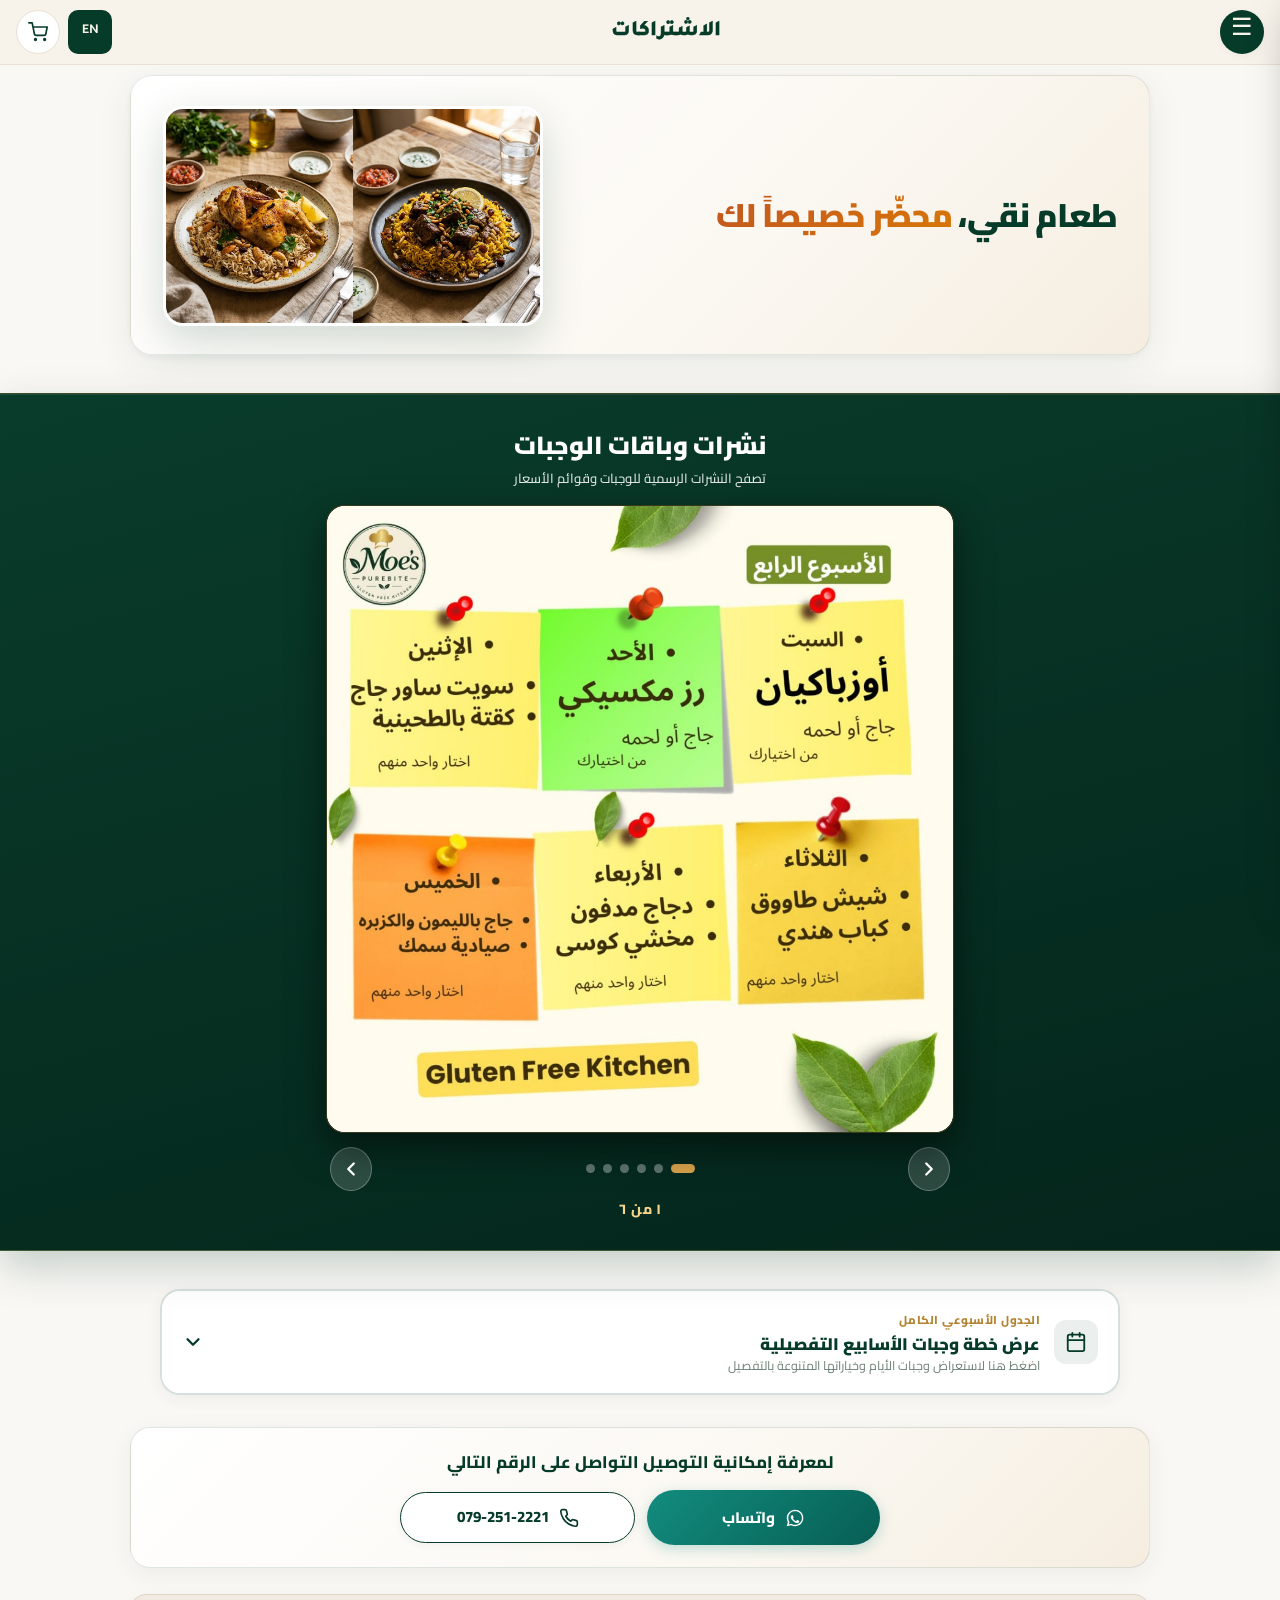
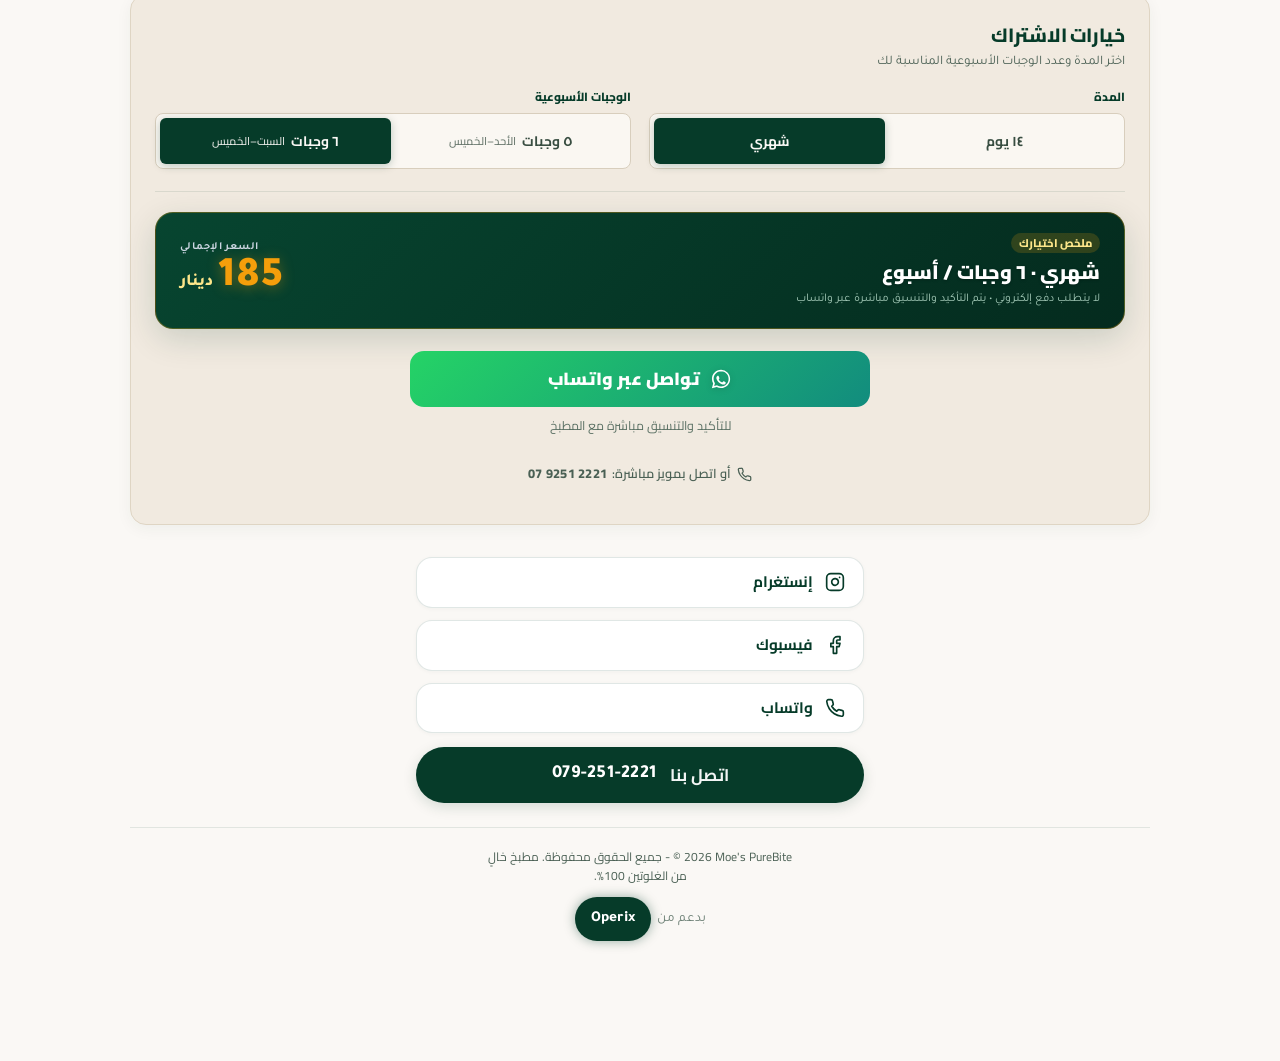
==== subscriptions.html @ d45ca144 "fix(i18n): unify language and direction state across pages and guard subscriptions background execut" ====
<!DOCTYPE html>
<html lang="ar" dir="rtl">
<head>
  <meta charset="UTF-8" />
  <script>
    (function() {
      try {
        var lang = localStorage.getItem('moe_lang') || 'ar';
        if (!localStorage.getItem('moe_lang')) {
          localStorage.setItem('moe_lang', 'ar');
        }
        document.documentElement.lang = lang;
        document.documentElement.dir = (lang === 'ar') ? 'rtl' : 'ltr';
      } catch (e) {}
    })();
  </script>
  <meta name="viewport" content="width=device-width, initial-scale=1.0, maximum-scale=1.0, user-scalable=no, viewport-fit=cover" />
  <meta name="theme-color" content="#063B29" />
  <meta name="description" content="Moe's PureBite — 100% Dedicated Gluten-Free Meal Plans & Subscriptions." />
  
  <title>الاشتراكات | Moe's PureBite</title>
  <link rel="icon" type="image/png" href="assets/images/logo_circle.png" />

  <!-- Google Fonts -->
  <link rel="preconnect" href="https://fonts.googleapis.com" />
  <link rel="preconnect" href="https://fonts.gstatic.com" crossorigin />
  <link href="https://fonts.googleapis.com/css2?family=Plus+Jakarta+Sans:ital,wght@0,400;0,500;0,600;0,700;0,800;1,400;1,700&family=Cairo:wght@400;500;600;700;800;900&family=Tajawal:wght@400;500;700;800&display=swap" rel="stylesheet" />

  <!-- Scoped CSS -->
  <link rel="stylesheet" href="assets/css/main.css" />
  <link rel="stylesheet" href="assets/css/subscriptions.css" />
</head>
<body class="sub-body">
  <!-- Ambient Dynamic Luxury Canvas (Hardware-Accelerated Floating Aurora & Warm Culinary Embers) -->
  <div class="sub-ambient-canvas" aria-hidden="true">
    <div class="ambient-orb ambient-orb-amber"></div>
    <div class="ambient-orb ambient-orb-forest"></div>
    <div class="ambient-orb ambient-orb-warm"></div>
    <div class="ambient-mesh-texture"></div>
    <div class="ambient-particle-drift p1"></div>
    <div class="ambient-particle-drift p2"></div>
    <div class="ambient-particle-drift p3"></div>
    <div class="ambient-particle-drift p4"></div>
  </div>


  <!-- Top Navigation Bar (Matching Main Website Header) -->
  <header class="site-header" role="banner">
    <div class="header-left">
      <button class="btn-hamburger" onclick="SubscriptionApp.toggleSidebar()" aria-label="Open navigation menu">
        ☰
      </button>
    </div>

    <div class="header-center" id="header-center-content">
      <span class="header-page-title" data-i18n="nav_subscriptions">الاشتراكات</span>
    </div>

    <div class="header-right">
      <button id="btn-lang-switcher" class="btn-lang-toggle" aria-label="Switch Language" onclick="SubscriptionApp.toggleLanguage()">EN</button>
      <a href="index.html#cart" class="btn-cart-icon" aria-label="View Cart">
        <svg viewBox="0 0 24 24" width="20" height="20" fill="none" stroke="currentColor" stroke-width="2" stroke-linecap="round" stroke-linejoin="round"><circle cx="9" cy="21" r="1"/><circle cx="20" cy="21" r="1"/><path d="M1 1h4l2.68 13.39a2 2 0 0 0 2 1.61h9.72a2 2 0 0 0 2-1.61L23 6H6"/></svg>
        <span class="cart-count-badge" style="display: none;">0</span>
      </a>
    </div>
  </header>

  <!-- Sliding Sidebar Drawer (Deep Forest Green) -->
  <nav class="sidebar-drawer" id="sidebar-drawer" aria-label="Main sidebar navigation">
    <div class="sidebar-top">
      <div class="sidebar-brand-emblem">
        <img src="assets/images/logo_new.jpg" alt="Moe's PureBite Emblem" />
      </div>
      <div class="sidebar-brand-name">Moe's <span>PureBite</span></div>
      <div class="sidebar-brand-tagline" data-i18n="tagline">PURE FOOD. PURE LIFE.</div>

      <!-- Sidebar Navigation Items -->
      <div class="sidebar-nav">
        <a href="index.html#home" class="sidebar-nav-item" onclick="SubscriptionApp.closeSidebar()">
          <svg viewBox="0 0 24 24" fill="none" stroke="currentColor" stroke-width="2" stroke-linecap="round" stroke-linejoin="round"><path d="m3 9 9-7 9 7v11a2 2 0 0 1-2 2H5a2 2 0 0 1-2-2z"/><polyline points="9 22 9 12 15 12 15 22"/></svg>
          <span data-i18n="nav_home">Home</span>
        </a>
        <a href="index.html#menu" class="sidebar-nav-item" onclick="SubscriptionApp.closeSidebar()">
          <svg viewBox="0 0 24 24" fill="none" stroke="currentColor" stroke-width="2" stroke-linecap="round" stroke-linejoin="round"><path d="M4 19.5A2.5 2.5 0 0 1 6.5 17H20"/><path d="M6.5 2H20v20H6.5A2.5 2.5 0 0 1 4 19.5v-15A2.5 2.5 0 0 1 6.5 2z"/></svg>
          <span data-i18n="nav_menu">Menu</span>
        </a>
        <a href="/subscriptions" class="sidebar-nav-item active" onclick="SubscriptionApp.closeSidebar()">
          <svg viewBox="0 0 24 24" fill="none" stroke="currentColor" stroke-width="2" stroke-linecap="round" stroke-linejoin="round"><rect x="3" y="4" width="18" height="18" rx="2" ry="2"/><line x1="16" y1="2" x2="16" y2="6"/><line x1="8" y1="2" x2="8" y2="6"/><line x1="3" y1="10" x2="21" y2="10"/></svg>
          <span data-i18n="nav_subscriptions">Subscriptions</span>
        </a>
        <a href="index.html#about" class="sidebar-nav-item" onclick="SubscriptionApp.closeSidebar()">
          <svg viewBox="0 0 24 24" fill="none" stroke="currentColor" stroke-width="2" stroke-linecap="round" stroke-linejoin="round"><path d="M17 21v-2a4 4 0 0 0-4-4H5a4 4 0 0 0-4 4v2"/><circle cx="9" cy="7" r="4"/><path d="M23 21v-2a4 4 0 0 0-3-3.87"/><path d="M16 3.13a4 4 0 0 1 0 7.75"/></svg>
          <span data-i18n="nav_about">About Us</span>
        </a>
        <a href="index.html#cart" class="sidebar-nav-item" onclick="SubscriptionApp.closeSidebar()">
          <svg viewBox="0 0 24 24" fill="none" stroke="currentColor" stroke-width="2" stroke-linecap="round" stroke-linejoin="round"><circle cx="9" cy="21" r="1"/><circle cx="20" cy="21" r="1"/><path d="M1 1h4l2.68 13.39a2 2 0 0 0 2 1.61h9.72a2 2 0 0 0 2-1.61L23 6H6"/></svg>
          <span data-i18n="nav_cart">Cart</span>
        </a>
      </div>
    </div>

    <div class="sidebar-bottom">
      <button class="btn-sidebar-wa" onclick="SubscriptionApp.contactWhatsApp(event)">
        <svg viewBox="0 0 24 24" width="20" height="20" fill="currentColor"><path d="M12.04 2c-5.46 0-9.91 4.45-9.91 9.91 0 1.75.46 3.45 1.32 4.95L2.05 22l5.25-1.38c1.45.79 3.08 1.21 4.74 1.21 5.46 0 9.91-4.45 9.91-9.91 0-2.65-1.03-5.14-2.9-7.01A9.816 9.816 0 0 0 12.04 2zm.01 1.67c4.55 0 8.25 3.7 8.25 8.24 0 2.2-.86 4.28-2.42 5.84-1.56 1.56-3.64 2.42-5.84 2.42-1.42 0-2.82-.37-4.06-1.08l-.29-.17-3.12.82.83-3.04-.19-.3a8.163 8.163 0 0 1-1.26-4.48c0-4.54 3.7-8.24 8.25-8.24zm4.52 11.66c-.25-.13-1.48-.73-1.71-.81-.23-.09-.4-.13-.56.13-.17.25-.64.81-.79.97-.14.17-.29.19-.54.06-.25-.13-1.06-.39-2.02-1.25-.75-.67-1.26-1.5-1.4-1.76-.15-.25-.02-.39.11-.51.11-.11.25-.29.38-.44.13-.15.17-.25.25-.42.08-.17.04-.32-.02-.45s-.56-1.35-.77-1.85c-.2-.48-.41-.42-.56-.43h-.48c-.17 0-.44.06-.67.31-.23.25-.88.86-.88 2.1 0 1.24.9 2.44 1.03 2.61.13.17 1.77 2.7 4.29 3.79.6.26 1.07.41 1.44.53.6.19 1.15.16 1.58.1.48-.07 1.48-.61 1.69-1.2.21-.58.21-1.08.15-1.2-.06-.11-.23-.18-.48-.3z"/></svg>
        <span data-i18n="order_wa">Order via WhatsApp</span>
      </button>
    </div>
  </nav>

  <!-- Sidebar Overlay -->
  <div class="modal-overlay" id="sidebar-overlay" onclick="SubscriptionApp.closeSidebar()"></div>

  <!-- Main Container (Upper Section) -->
  <main class="sub-main sub-main-top">

    <!-- CHAPTER 1: Hero / Introduction (Warm Gourmet Showcase) -->
    <header class="sub-hero-editorial" aria-label="Subscription Introduction">
      <div class="sub-hero-content">
        <h1 class="sub-hero-title">
          طعام نقي، <span class="sub-hero-title-highlight" data-i18n="hero_title_highlight">محضّر خصيصاً لك</span>
        </h1>
      </div>

      <div class="sub-hero-visual">
        <div class="sub-hero-photo-frame">
          <img src="assets/images/subscription_hero.jpg" alt="Moe's PureBite Authentic Meal" class="sub-hero-food-img" loading="eager" />
        </div>
      </div>
    </header>



  </main>

  <!-- =========================================================================
       VISUAL BROCHURE & SLIDESHOW SHOWCASE (Full-Width Edge-to-Edge Divider Section)
       ========================================================================= -->
  <section class="sub-brochures-section" aria-label="Official Subscription Posters and Menus">
      <!-- Concise Header (Title & Subtitle Only) -->
      <div class="sub-brochures-header">
        <h2 class="sub-brochures-title" data-i18n="brochures_title">نشرات وباقات الوجبات</h2>
        <p class="sub-brochures-subtitle" data-i18n="brochures_subtitle">تصفح النشرات الرسمية للوجبات وقوائم الأسعار</p>
      </div>

      <!-- Carousel Viewer Wrap (Expanded Size) -->
      <div class="sub-slider-container" id="sub-brochures-slider">
        
        <!-- Main Slide Viewport -->
        <div class="sub-slider-viewport" id="slider-viewport" ontouchstart="SubscriptionApp.handleTouchStart(event)" ontouchend="SubscriptionApp.handleTouchEnd(event)">
          <div class="sub-slider-track" id="slider-track">
            
            <!-- Slide 1 -->
            <div class="sub-slide-item active" data-index="0">
              <div class="sub-slide-card">
                <div class="sub-slide-img-box">
                  <img src="assets/images/slides/slide_1.jpg" alt="باقة الاشتراكات والأسعار" loading="lazy" />
                </div>
              </div>
            </div>

            <!-- Slide 2 -->
            <div class="sub-slide-item" data-index="1">
              <div class="sub-slide-card">
                <div class="sub-slide-img-box">
                  <img src="assets/images/slides/slide_2.jpg" alt="جدول الأسبوع الأول" loading="lazy" />
                </div>
              </div>
            </div>

            <!-- Slide 3 (Week 2 Menu) -->
            <div class="sub-slide-item" data-index="2">
              <div class="sub-slide-card">
                <div class="sub-slide-img-box">
                  <img src="assets/images/slides/slide_6.jpg" alt="جدول الأسبوع الثاني" loading="lazy" />
                </div>
              </div>
            </div>

            <!-- Slide 4 -->
            <div class="sub-slide-item" data-index="3">
              <div class="sub-slide-card">
                <div class="sub-slide-img-box">
                  <img src="assets/images/slides/slide_3.jpg" alt="مطبخ خالٍ من الغلوتين ١٠٠٪" loading="lazy" />
                </div>
              </div>
            </div>

            <!-- Slide 5 -->
            <div class="sub-slide-item" data-index="4">
              <div class="sub-slide-card">
                <div class="sub-slide-img-box">
                  <img src="assets/images/slides/slide_4.jpg" alt="جدول الأسبوع الثالث" loading="lazy" />
                </div>
              </div>
            </div>

            <!-- Slide 6 -->
            <div class="sub-slide-item" data-index="5">
              <div class="sub-slide-card">
                <div class="sub-slide-img-box">
                  <img src="assets/images/slides/slide_5.jpg" alt="جدول الأسبوع الرابع" loading="lazy" />
                </div>
              </div>
            </div>

          </div>
        </div>

        <!-- Slider Navigation Controls -->
        <div class="sub-slider-controls">
          <button type="button" class="slider-btn prev-btn" onclick="SubscriptionApp.prevSlide()" aria-label="Previous Slide">
            <svg viewBox="0 0 24 24" width="22" height="22" fill="none" stroke="currentColor" stroke-width="2.5" stroke-linecap="round" stroke-linejoin="round">
              <polyline points="15 18 9 12 15 6"></polyline>
            </svg>
          </button>
          
          <div class="slider-dots" id="slider-dots" role="tablist">
            <button type="button" class="slider-dot active" onclick="SubscriptionApp.goToSlide(0)" aria-label="Slide 1"></button>
            <button type="button" class="slider-dot" onclick="SubscriptionApp.goToSlide(1)" aria-label="Slide 2"></button>
            <button type="button" class="slider-dot" onclick="SubscriptionApp.goToSlide(2)" aria-label="Slide 3"></button>
            <button type="button" class="slider-dot" onclick="SubscriptionApp.goToSlide(3)" aria-label="Slide 4"></button>
            <button type="button" class="slider-dot" onclick="SubscriptionApp.goToSlide(4)" aria-label="Slide 5"></button>
            <button type="button" class="slider-dot" onclick="SubscriptionApp.goToSlide(5)" aria-label="Slide 6"></button>
          </div>

          <button type="button" class="slider-btn next-btn" onclick="SubscriptionApp.nextSlide()" aria-label="Next Slide">
            <svg viewBox="0 0 24 24" width="22" height="22" fill="none" stroke="currentColor" stroke-width="2.5" stroke-linecap="round" stroke-linejoin="round">
              <polyline points="9 18 15 12 9 6"></polyline>
            </svg>
          </button>
        </div>

        <div class="slider-counter" id="slider-counter" dir="rtl">١ من ٦</div>

      </div>
    </section>

  <!-- Main Container (Lower Section) -->
  <div class="sub-main sub-main-lower">

    <!-- =========================================================================
         CONNECTED SEAMLESS ACCORDION (Clickable header physically fused to the expanding box)
         ========================================================================= -->
    <section class="sub-schedule-accordion-card collapsed" id="sub-schedule-accordion" aria-label="Meal Plan Accordion">
      
      <!-- Interactive Toggle Trigger Header (Clickable & Attached) -->
      <button 
        type="button" 
        id="sub-schedule-toggle-btn" 
        class="sub-schedule-accordion-trigger collapsed" 
        onclick="SubscriptionApp.toggleScheduleSection()"
        aria-expanded="false"
        aria-controls="sub-schedule-collapse-body"
      >
        <div class="schedule-toggle-icon">
          <svg viewBox="0 0 24 24" width="22" height="22" fill="none" stroke="currentColor" stroke-width="2" stroke-linecap="round" stroke-linejoin="round">
            <rect x="3" y="4" width="18" height="18" rx="2" ry="2"/>
            <line x1="16" y1="2" x2="16" y2="6"/>
            <line x1="8" y1="2" x2="8" y2="6"/>
            <line x1="3" y1="10" x2="21" y2="10"/>
          </svg>
        </div>
        <div class="schedule-toggle-info">
          <span class="schedule-toggle-badge" data-i18n="schedule_toggle_eyebrow">الجدول الأسبوعي الكامل</span>
          <span class="schedule-toggle-title" id="schedule-toggle-title-text" data-i18n="schedule_toggle_btn_show">عرض خطة وجبات الأسابيع التفصيلية</span>
          <span class="schedule-toggle-desc" data-i18n="schedule_toggle_hint">اضغط هنا لاستعراض وجبات الأيام وخيارات اللحم والدجاج بالتفصيل</span>
        </div>
        <div class="schedule-toggle-chevron" aria-hidden="true">
          <svg viewBox="0 0 24 24" width="22" height="22" fill="none" stroke="currentColor" stroke-width="2.5" stroke-linecap="round" stroke-linejoin="round">
            <polyline points="6 9 12 15 18 9"/>
          </svg>
        </div>
      </button>

      <!-- Attached Expandable Content (Directly Connected, Zero Gap) -->
      <div id="sub-schedule-collapse-body" class="sub-schedule-accordion-body collapsed" aria-hidden="true">
        <div class="sub-accordion-content-inner">
          
          <!-- Unified Subheader -->
          <div class="sub-box-header">
            <div class="sub-box-title-row">
              <h3 class="sub-box-title" data-i18n="schedule_title">خطة وجبات الشهر</h3>
              <span id="schedule-active-tag" class="sub-box-status-tag" data-i18n="schedule_active_tag">٤ أسابيع · ٢٤ وجبة</span>
            </div>
            <p class="sub-box-hint" data-i18n="schedule_hint">اضغط على أي وجبة لمعرفة التفاصيل والمكونات</p>
          </div>

          <!-- Dynamic Multi-Week Grid: 2x2 layout, every two weeks side-by-side! -->
          <div id="sub-all-weeks-grid" class="sub-all-weeks-grid weeks-4" role="region" aria-label="All Weeks Schedule Grid">
            <!-- Injected dynamically via SubscriptionApp.renderAllWeeks() -->
          </div>

        </div>
      </div>

    </section>

    <!-- =========================================================================
         DELIVERY INQUIRY (Placed directly before Subscription Options & Pricing)
         ========================================================================= -->
    <section class="sub-delivery-contact-section" aria-label="Delivery Inquiry">
      <p class="sub-delivery-inquiry-text" data-i18n="delivery_inquiry_text">
        لمعرفة إمكانية التوصيل التواصل على الرقم التالي
      </p>
      <div class="sub-delivery-buttons-row" aria-label="Delivery Inquiry Actions">
        <!-- WhatsApp Button -->
        <button type="button" class="sub-delivery-btn sub-delivery-btn-wa" onclick="SubscriptionApp.checkDeliveryArea(event)" aria-label="WhatsApp">
          <svg viewBox="0 0 24 24" width="20" height="20" fill="currentColor" aria-hidden="true">
            <path d="M12.04 2c-5.46 0-9.91 4.45-9.91 9.91 0 1.75.46 3.45 1.32 4.95L2.05 22l5.25-1.38c1.45.79 3.08 1.21 4.74 1.21 5.46 0 9.91-4.45 9.91-9.91 0-2.65-1.03-5.14-2.9-7.01A9.816 9.816 0 0 0 12.04 2zm.01 1.67c4.55 0 8.25 3.7 8.25 8.24 0 2.2-.86 4.28-2.42 5.84-1.56 1.56-3.64 2.42-5.84 2.42-1.42 0-2.82-.37-4.06-1.08l-.29-.17-3.12.82.83-3.04-.19-.3a8.163 8.163 0 0 1-1.26-4.48c0-4.54 3.7-8.24 8.25-8.24zm4.52 11.66c-.25-.13-1.48-.73-1.71-.81-.23-.09-.4-.13-.56.13-.17.25-.64.81-.79.97-.14.17-.29.19-.54.06-.25-.13-1.06-.39-2.02-1.25-.75-.67-1.26-1.5-1.4-1.76-.15-.25-.02-.39.11-.51.11-.11.25-.29.38-.44.13-.15.17-.25.25-.42.08-.17.04-.32-.02-.45s-.56-1.35-.77-1.85c-.2-.48-.41-.42-.56-.43h-.48c-.17 0-.44.06-.67.31-.23.25-.88.86-.88 2.1 0 1.24.9 2.44 1.03 2.61.13.17 1.77 2.7 4.29 3.79.6.26 1.07.41 1.44.53.6.19 1.15.16 1.58.1.48-.07 1.48-.61 1.69-1.2.21-.58.21-1.08.15-1.2-.06-.11-.23-.18-.48-.3z"/>
          </svg>
          <span data-i18n="delivery_btn_wa">واتساب</span>
        </button>
        
        <!-- Direct Phone Call Button -->
        <a href="tel:+962792512221" class="sub-delivery-btn sub-delivery-btn-phone" onclick="SubscriptionApp.callMoe(event)" aria-label="Call">
          <svg viewBox="0 0 24 24" width="20" height="20" fill="none" stroke="currentColor" stroke-width="2" stroke-linecap="round" stroke-linejoin="round" aria-hidden="true">
            <path d="M22 16.92v3a2 2 0 0 1-2.18 2 19.79 19.79 0 0 1-8.63-3.07 19.5 19.5 0 0 1-6-6 19.79 19.79 0 0 1-3.07-8.67A2 2 0 0 1 4.11 2h3a2 2 0 0 1 2 1.72 12.84 12.84 0 0 0 .7 2.81 2 2 0 0 1-.45 2.11L8.09 9.91a16 16 0 0 0 6 6l1.27-1.27a2 2 0 0 1 2.11-.45 12.84 12.84 0 0 0 2.81.7A2 2 0 0 1 22 16.92z"/>
          </svg>
          <span data-i18n="delivery_btn_call">079-251-2221</span>
        </a>
      </div>
    </section>

    <!-- CHAPTER 3: Subscription Builder (Warm Sand / Beige Chapter) -->
    <section class="sub-builder-chapter" aria-label="Subscription Builder and Order Summary">
      
      <!-- Builder Header -->
      <div class="sub-builder-header">
        <h2 class="sub-builder-title" data-i18n="options_title">خيارات الاشتراك</h2>
        <p class="sub-builder-desc" data-i18n="options_subtitle">اختر المدة وعدد الوجبات الأسبوعية المناسبة لك</p>
      </div>

      <!-- Segmented Controls Container -->
      <div class="sub-controls-container">
        <!-- Control 1: Duration -->
        <div class="sub-control-row">
          <span class="sub-control-label" data-i18n="control_duration_label">المدة</span>
          <div class="sub-segmented-control" role="radiogroup" aria-label="Duration">
            <button 
              type="button" 
              id="seg-duration-14" 
              class="sub-segmented-btn" 
              role="radio" 
              aria-checked="false"
              onclick="SubscriptionApp.setDuration('14_days')"
            >
              <span class="sub-seg-text" data-i18n="duration_14_title">١٤ يوم</span>
            </button>
            <button 
              type="button" 
              id="seg-duration-monthly" 
              class="sub-segmented-btn active" 
              role="radio" 
              aria-checked="true"
              onclick="SubscriptionApp.setDuration('monthly')"
            >
              <span class="sub-seg-text" data-i18n="duration_monthly_title">شهري</span>
            </button>
          </div>
        </div>

        <!-- Control 2: Meals per Week -->
        <div class="sub-control-row">
          <span class="sub-control-label" data-i18n="control_meals_label">الوجبات الأسبوعية</span>
          <div class="sub-segmented-control" role="radiogroup" aria-label="Weekly Meals Count">
            <button 
              type="button" 
              id="seg-meals-5" 
              class="sub-segmented-btn" 
              role="radio" 
              aria-checked="false"
              onclick="SubscriptionApp.setWeeklyMeals('5_meals')"
            >
              <span class="sub-seg-text" data-i18n="meals_5_title">٥ وجبات</span>
              <span class="sub-seg-subtext" data-i18n="meals_5_sub">الأحد–الخميس</span>
            </button>
            <button 
              type="button" 
              id="seg-meals-6" 
              class="sub-segmented-btn active" 
              role="radio" 
              aria-checked="true"
              onclick="SubscriptionApp.setWeeklyMeals('6_meals')"
            >
              <span class="sub-seg-text" data-i18n="meals_6_title">٦ وجبات</span>
              <span class="sub-seg-subtext" data-i18n="meals_6_sub">السبت–الخميس</span>
            </button>
          </div>
        </div>
      </div>

      <!-- Subtle Hairline Separator -->
      <div class="sub-builder-divider" aria-hidden="true"></div>

      <!-- Live Selection & Price Summary -->
      <div class="sub-summary-container" aria-label="Selection and Price Summary">
        <div class="sub-summary-info">
          <span class="sub-summary-badge" data-i18n="summary_badge">ملخص اختيارك</span>
          <div id="summary-selection-text" class="sub-summary-details">
            شهري · ٦ وجبات / أسبوع
          </div>
          <p class="sub-summary-guarantee" data-i18n="summary_note">
            لا يتطلب دفع إلكتروني • يتم التأكيد والتنسيق مباشرة عبر واتساب
          </p>
        </div>

        <div class="sub-summary-price-container">
          <span class="sub-summary-price-label" data-i18n="summary_price_label">السعر الإجمالي</span>
          <div class="sub-summary-price-val">
            <span id="summary-price-number" class="price-val">185</span>
            <span id="summary-price-currency" class="price-cur">دينار</span>
          </div>
        </div>
      </div>

      <!-- Primary WhatsApp Action CTA -->
      <div class="sub-cta-primary-section" aria-label="Conversion CTA">
        <a href="#" class="sub-btn-whatsapp-primary" onclick="SubscriptionApp.contactWhatsApp(event)">
          <svg viewBox="0 0 24 24" width="22" height="22" fill="currentColor" aria-hidden="true">
            <path d="M12.04 2c-5.46 0-9.91 4.45-9.91 9.91 0 1.75.46 3.45 1.32 4.95L2.05 22l5.25-1.38c1.45.79 3.08 1.21 4.74 1.21 5.46 0 9.91-4.45 9.91-9.91 0-2.65-1.03-5.14-2.9-7.01A9.816 9.816 0 0 0 12.04 2zm.01 1.67c4.55 0 8.25 3.7 8.25 8.24 0 2.2-.86 4.28-2.42 5.84-1.56 1.56-3.64 2.42-5.84 2.42-1.42 0-2.82-.37-4.06-1.08l-.29-.17-3.12.82.83-3.04-.19-.3a8.163 8.163 0 0 1-1.26-4.48c0-4.54 3.7-8.24 8.25-8.24zm4.52 11.66c-.25-.13-1.48-.73-1.71-.81-.23-.09-.4-.13-.56.13-.17.25-.64.81-.79.97-.14.17-.29.19-.54.06-.25-.13-1.06-.39-2.02-1.25-.75-.67-1.26-1.5-1.4-1.76-.15-.25-.02-.39.11-.51.11-.11.25-.29.38-.44.13-.15.17-.25.25-.42.08-.17.04-.32-.02-.45s-.56-1.35-.77-1.85c-.2-.48-.41-.42-.56-.43h-.48c-.17 0-.44.06-.67.31-.23.25-.88.86-.88 2.1 0 1.24.9 2.44 1.03 2.61.13.17 1.77 2.7 4.29 3.79.6.26 1.07.41 1.44.53.6.19 1.15.16 1.58.1.48-.07 1.48-.61 1.69-1.2.21-.58.21-1.08.15-1.2-.06-.11-.23-.18-.48-.3z"/>
          </svg>
          <span data-i18n="cta_whatsapp_btn">تواصل عبر واتساب</span>
        </a>
        <p class="sub-cta-subtext" data-i18n="cta_note">للتأكيد والتنسيق مباشرة مع المطبخ</p>

        <!-- Secondary Call Option -->
        <a href="tel:+962792512221" class="sub-call-link" onclick="SubscriptionApp.callMoe(event)">
          <svg viewBox="0 0 24 24" width="15" height="15" fill="none" stroke="currentColor" stroke-width="2" stroke-linecap="round" stroke-linejoin="round">
            <path d="M22 16.92v3a2 2 0 0 1-2.18 2 19.79 19.79 0 0 1-8.63-3.07 19.5 19.5 0 0 1-6-6 19.79 19.79 0 0 1-3.07-8.67A2 2 0 0 1 4.11 2h3a2 2 0 0 1 2 1.72 12.84 12.84 0 0 0 .7 2.81 2 2 0 0 1-.45 2.11L8.09 9.91a16 16 0 0 0 6 6l1.27-1.27a2 2 0 0 1 2.11-.45 12.84 12.84 0 0 0 2.81.7A2 2 0 0 1 22 16.92z"/>
          </svg>
          <span class="sub-call-text-wrap">
            <span data-i18n="cta_call_label">أو اتصل بمويز مباشرة:</span>
            <span class="sub-call-phone" dir="ltr" id="sub-display-phone">07 9251 2221</span>
          </span>
        </a>
      </div>

    </section>

    <!-- Chapter 4: Site Footer & Contact (Matching Main Website Storefront) -->
    <section class="about-contact-clean" aria-label="Social & Direct Contact">
      <div class="contact-links-row">
        <a href="https://instagram.com/moespurebite" target="_blank" rel="noopener noreferrer" class="clean-social-link">
          <svg viewBox="0 0 24 24" width="20" height="20" fill="none" stroke="currentColor" stroke-width="2" stroke-linecap="round" stroke-linejoin="round"><rect x="2" y="2" width="20" height="20" rx="5" ry="5"/><path d="M16 11.37A4 4 0 1 1 12.63 8 4 4 0 0 1 16 11.37z"/><line x1="17.5" y1="6.5" x2="17.51" y2="6.5"/></svg>
          <span data-i18n="instagram">إنستغرام</span>
        </a>
        <a href="https://facebook.com/moespurebite" target="_blank" rel="noopener noreferrer" class="clean-social-link">
          <svg viewBox="0 0 24 24" width="20" height="20" fill="none" stroke="currentColor" stroke-width="2" stroke-linecap="round" stroke-linejoin="round"><path d="M18 2h-3a5 5 0 0 0-5 5v3H7v4h3v8h4v-8h3l1-4h-4V7a1 1 0 0 1 1-1h3z"/></svg>
          <span data-i18n="facebook">فيسبوك</span>
        </a>
        <a href="#" onclick="SubscriptionApp.contactWhatsApp(event)" class="clean-social-link">
          <svg viewBox="0 0 24 24" width="20" height="20" fill="none" stroke="currentColor" stroke-width="2" stroke-linecap="round" stroke-linejoin="round"><path d="M22 16.92v3a2 2 0 0 1-2.18 2 19.79 19.79 0 0 1-8.63-3.07 19.5 19.5 0 0 1-6-6 19.79 19.79 0 0 1-3.07-8.67A2 2 0 0 1 4.11 2h3a2 2 0 0 1 2 1.72 12.84 12.84 0 0 0 .7 2.81 2 2 0 0 1-.45 2.11L8.09 9.91a16 16 0 0 0 6 6l1.27-1.27a2 2 0 0 1 2.11-.45 12.84 12.84 0 0 0 2.81.7A2 2 0 0 1 22 16.92z"/></svg>
          <span data-i18n="whatsapp">واتساب</span>
        </a>
      </div>
      
      <a href="tel:+962792512221" class="contact-phone-block-clean">
        <span class="contact-phone-label" data-i18n="call_us">اتصل بنا</span>
        <span class="contact-phone-number" dir="ltr">079-251-2221</span>
      </a>
    </section>

    <!-- 8. Minimal Footer (Matching Main Website Storefront) -->
    <footer class="about-minimal-footer" role="contentinfo">
      <p><span dir="ltr">© 2026 Moe's PureBite</span> - <span data-i18n="footer_rights">جميع الحقوق محفوظة. مطبخ خالٍ من الغلوتين 100%.</span></p>
      <div style="margin-top: 12px; font-size: 0.85rem; color: var(--sub-text-muted); display: flex; align-items: center; justify-content: center; gap: 6px;">
        <span data-i18n="powered_by">بدعم من</span>
        <a href="https://www.operixsys.online/" target="_blank" class="btn-operix" rel="noopener noreferrer">Operix</a>
      </div>
    </footer>

  </div>

  <!-- Meal Detail Modal / Bottom Sheet Mount -->
  <div id="sub-meal-modal-container" class="sub-meal-modal-wrapper" aria-hidden="true">
    <div class="sub-modal-backdrop" onclick="SubscriptionApp.closeMealModal()"></div>
    <div class="sub-meal-sheet" role="dialog" aria-modal="true" aria-labelledby="modal-meal-name">
      <div class="sub-sheet-drag-handle" aria-hidden="true"></div>
      <button class="sub-modal-close-btn" onclick="SubscriptionApp.closeMealModal()" aria-label="Close details">✕</button>
      <div class="sub-meal-sheet-content" id="sub-meal-sheet-body"></div>
    </div>
  </div>

  <!-- Scripts -->
  <script src="https://cdn.jsdelivr.net/npm/@supabase/supabase-js@2/dist/umd/supabase.min.js"></script>
  <script src="assets/js/supabaseClient.js"></script>
  <script src="assets/js/store.js"></script>
  <script src="assets/js/subscriptions.js"></script>

  <!-- Flyer Lightbox Modal -->
  <div id="sub-flyer-lightbox" class="sub-flyer-lightbox" aria-hidden="true" onclick="SubscriptionApp.closeFlyerLightbox()">
    <div class="sub-lightbox-backdrop"></div>
    <div class="sub-lightbox-content" onclick="event.stopPropagation()">
      <button class="sub-lightbox-close-btn" onclick="SubscriptionApp.closeFlyerLightbox()" aria-label="Close Preview">✕</button>
      <img id="sub-lightbox-image" src="" alt="عرض النشرة" />
      <div class="sub-lightbox-info">
        <h4 id="sub-lightbox-title"></h4>
        <p id="sub-lightbox-desc"></p>
      </div>
    </div>
  </div>

</body>
</html>
---- assets/css/main.css ----
/* ==========================================================================
   Moe's PureBite — Core Design System & Tokens
   100% Gluten-Free Restaurant Platform
   ========================================================================== */

@import url('https://fonts.googleapis.com/css2?family=Plus+Jakarta+Sans:ital,wght@0,400;0,500;0,600;0,700;0,800;1,400;1,700&display=swap');

:root {
  /* Brand Colors */
  --c-forest: #063B29;
  --c-forest-dark: #032217;
  --c-forest-light: #0D523B;
  --c-forest-muted: #1A4D3B;
  --c-forest-rgb: 6, 59, 41;
  
  --c-cream: #F7F3EA;
  --c-cream-alt: #F0EADF;
  --c-cream-card: #FFFFFF;
  --c-cream-border: #E8E0D2;
  --c-cream-soft: #FAF7F0;
  
  --c-orange: #E99A16;
  --c-orange-hover: #D4880B;
  --c-orange-light: #FFF5E6;
  --c-orange-rgb: 233, 154, 22;
  
  --c-sage: #4E6857;
  --c-sage-light: #E7EFE8;
  --c-sage-badge: #EBF3EC;
  
  --c-text-main: #14241C;
  --c-text-muted: #627267;
  --c-text-light: #8E9C93;
  --c-text-on-dark: #F7F3EA;
  
  --c-danger: #C83220;
  --c-danger-light: #FDEEED;
  --c-success: #1E7E34;
  --c-success-light: #E8F5E9;
  
  /* Typography */
  --font-sans: 'Plus Jakarta Sans', system-ui, -apple-system, sans-serif;
  --font-serif: 'Plus Jakarta Sans', system-ui, -apple-system, sans-serif;
  --font-body: 'Plus Jakarta Sans', system-ui, sans-serif;
  --font-arabic: 'Tajawal', system-ui, -apple-system, sans-serif;
  
  /* Layout & Radii */
  --max-w-mobile: 440px;
  --max-w-desktop: 1180px;
  --radius-xs: 6px;
  --radius-sm: 10px;
  --radius-md: 16px;
  --radius-lg: 24px;
  --radius-xl: 32px;
  --radius-full: 9999px;
  
  /* Elevation Shadows */
  --shadow-subtle: 0 2px 10px rgba(6, 59, 41, 0.04);
  --shadow-card: 0 6px 20px rgba(6, 59, 41, 0.06);
  --shadow-float: 0 12px 32px rgba(6, 59, 41, 0.12);
  --shadow-modal: 0 20px 50px rgba(6, 59, 41, 0.22);
  --shadow-sticky: 0 -8px 24px rgba(6, 59, 41, 0.12);

  /* Transitions */
  --t-fast: 0.18s cubic-bezier(0.16, 1, 0.3, 1);
  --t-medium: 0.28s cubic-bezier(0.16, 1, 0.3, 1);
  --t-slow: 0.45s cubic-bezier(0.16, 1, 0.3, 1);
}

/* ==========================================================================
   CSS Resets & Base Styles
   ========================================================================== */
*, *::before, *::after {
  box-sizing: border-box;
  margin: 0;
  padding: 0;
  -webkit-tap-highlight-color: transparent;
}

html {
  font-size: 16px;
  scroll-behavior: smooth;
  background-color: var(--c-cream);
  color: var(--c-text-main);
  font-family: var(--font-body);
  -webkit-font-smoothing: antialiased;
  -moz-osx-font-smoothing: grayscale;
  overflow-x: hidden;
  max-width: 100%;
}

body {
  min-height: 100vh;
  background-color: var(--c-cream);
  color: var(--c-text-main);
  line-height: 1.5;
  overflow-x: hidden;
  max-width: 100%;
  position: relative;
}

/* Clean background - STRICTLY NO BOTANICAL LEAF WALLPAPER */
body::before {
  display: none !important;
}

a {
  color: inherit;
  text-decoration: none;
}

button {
  font-family: inherit;
  cursor: pointer;
  border: none;
  background: none;
  touch-action: manipulation;
}

input, textarea, select {
  font-family: inherit;
  font-size: 1rem;
}

img, svg {
  display: block;
  max-width: 100%;
}

/* Minimum 44px touch targets */
button, input, select, a {
  min-height: 44px;
}

/* Focus States */
:focus-visible {
  outline: 2px solid var(--c-orange);
  outline-offset: 3px;
}

/* ==========================================================================
   Logo Motion Effect (Slow, Elegant Shimmer)
   ========================================================================== */
.logo-container {
  position: relative;
  display: inline-block;
  overflow: hidden;
}

.logo-shimmer-effect {
  position: relative;
  display: inline-block;
  overflow: hidden;
  border-radius: var(--radius-full);
}

.logo-shimmer-effect::after {
  content: '';
  position: absolute;
  top: -50%;
  left: -60%;
  width: 50%;
  height: 200%;
  background: linear-gradient(
    90deg,
    transparent 0%,
    rgba(233, 154, 22, 0.15) 30%,
    rgba(255, 255, 255, 0.35) 50%,
    rgba(233, 154, 22, 0.15) 70%,
    transparent 100%
  );
  transform: rotate(25deg);
  animation: logoLightSweep 6.5s cubic-bezier(0.4, 0, 0.2, 1) infinite;
  pointer-events: none;
}

@keyframes logoLightSweep {
  0% { left: -60%; }
  30% { left: 160%; }
  100% { left: 160%; }
}

@media (prefers-reduced-motion: reduce) {
  .logo-shimmer-effect::after {
    animation: none;
    display: none;
  }
  * {
    animation-duration: 0.01ms !important;
    animation-iteration-count: 1 !important;
    transition-duration: 0.01ms !important;
    scroll-behavior: auto !important;
  }
}

/* ==========================================================================
   UI Components & Utilities
   ========================================================================== */
.btn {
  display: inline-flex;
  align-items: center;
  justify-content: center;
  gap: 8px;
  padding: 12px 24px;
  font-weight: 700;
  font-size: 0.95rem;
  border-radius: var(--radius-full);
  transition: all var(--t-fast);
  text-align: center;
  border: 1.5px solid transparent;
}

.btn:active {
  transform: scale(0.97);
}

.btn-primary {
  background-color: var(--c-forest);
  color: var(--c-cream);
}

.btn-primary:hover {
  background-color: var(--c-forest-light);
  box-shadow: 0 6px 18px rgba(6, 59, 41, 0.22);
}

.btn-accent {
  background-color: var(--c-orange);
  color: #FFFFFF;
}

.btn-accent:hover {
  background-color: var(--c-orange-hover);
  box-shadow: 0 6px 18px rgba(233, 154, 22, 0.28);
}

.btn-whatsapp {
  background-color: var(--c-forest);
  color: var(--c-cream);
  border: 1px solid rgba(233, 154, 22, 0.25);
}

.btn-whatsapp:hover {
  background-color: var(--c-forest-light);
  border-color: var(--c-orange);
}

.btn-outline {
  background-color: transparent;
  border: 1.5px solid var(--c-forest);
  color: var(--c-forest);
}

.btn-outline:hover {
  background-color: rgba(6, 59, 41, 0.05);
}

.btn-pill-sm {
  padding: 8px 16px;
  font-size: 0.85rem;
  min-height: 38px;
}

/* Badges */
.badge {
  display: inline-flex;
  align-items: center;
  gap: 4px;
  padding: 4px 10px;
  border-radius: var(--radius-full);
  font-size: 0.72rem;
  font-weight: 700;
  letter-spacing: 0.2px;
}

.badge-gf {
  background-color: var(--c-sage-badge);
  color: var(--c-forest);
  border: 1px solid rgba(6, 59, 41, 0.12);
}

.badge-bestseller {
  background-color: var(--c-orange);
  color: #FFFFFF;
  font-weight: 800;
  text-transform: uppercase;
  font-size: 0.68rem;
  letter-spacing: 0.5px;
}

.badge-preorder {
  background-color: #FFF3E0;
  color: #D84315;
  border: 1px solid #FFCC80;
  font-weight: 700;
}

/* Toast Notifications */
#toast-container {
  position: fixed;
  top: 24px;
  left: 50%;
  transform: translateX(-50%);
  z-index: 999999;
  display: flex;
  flex-direction: column;
  gap: 8px;
  pointer-events: none;
  width: 90%;
  max-width: 400px;
}

.toast {
  background: var(--c-forest);
  color: var(--c-cream);
  padding: 14px 20px;
  border-radius: var(--radius-md);
  box-shadow: var(--shadow-modal);
  display: flex;
  align-items: center;
  gap: 12px;
  font-size: 0.9rem;
  font-weight: 600;
  border-left: 4px solid var(--c-orange);
  pointer-events: auto;
  animation: toastSlideDown 0.3s cubic-bezier(0.16, 1, 0.3, 1) forwards;
}

.toast.toast-leave {
  animation: toastSlideUp 0.25s cubic-bezier(0.16, 1, 0.3, 1) forwards;
}

@keyframes toastSlideDown {
  from { opacity: 0; transform: translateY(-20px) scale(0.95); }
  to { opacity: 1; transform: translateY(0) scale(1); }
}

@keyframes toastSlideUp {
  from { opacity: 1; transform: translateY(0) scale(1); }
  to { opacity: 0; transform: translateY(-20px) scale(0.95); }
}

/* Modal Backdrops */
.modal-overlay {
  position: fixed;
  inset: 0;
  background-color: rgba(3, 34, 23, 0.65);
  backdrop-filter: blur(4px);
  -webkit-backdrop-filter: blur(4px);
  z-index: 9000;
  opacity: 0;
  pointer-events: none;
  transition: opacity var(--t-medium);
}

.modal-overlay.active {
  opacity: 1;
  pointer-events: auto;
}

/* Hide / Show Utility Classes */
.hidden { display: none !important; }
.text-center { text-align: center; }

/* ==========================================================================
   RTL Global Overrides
   ========================================================================== */
[dir="rtl"] {
  font-family: var(--font-arabic);
}
[dir="rtl"] h1, [dir="rtl"] h2, [dir="rtl"] h3, [dir="rtl"] h4, [dir="rtl"] h5, [dir="rtl"] h6,
[dir="rtl"] .header-page-title {
  font-family: var(--font-arabic);
}

/* RTL Marquee Fix */
[dir="rtl"] .trust-strip-track {
  animation: marquee-scroll-rtl 35s linear infinite;
}

@keyframes marquee-scroll-rtl {
  0% { transform: translateX(0); }
  100% { transform: translateX(calc(50% + 8px)); }
}

.sr-only {
  position: absolute;
  width: 1px;
  height: 1px;
  padding: 0;
  margin: -1px;
  overflow: hidden;
  clip: rect(0, 0, 0, 0);
  border: 0;
}

/* ==========================================================================
   Footer Contact Block Styles
   ========================================================================== */
.contact-phone-block-clean {
  display: flex;
  align-items: center;
  justify-content: center;
  gap: 12px;
  background-color: var(--c-forest);
  padding: 14px 28px;
  border-radius: 50px;
  box-shadow: 0 4px 14px rgba(6, 59, 41, 0.15);
  margin-top: 10px;
  text-decoration: none;
  color: #fff;
  transition: transform 0.2s, box-shadow 0.2s, background-color 0.2s;
  cursor: pointer;
}

.contact-phone-block-clean:hover {
  transform: translateY(-2px);
  box-shadow: 0 6px 18px rgba(6, 59, 41, 0.25);
  background-color: #0a4f38;
}

.contact-phone-label {
  color: rgba(255, 255, 255, 0.9);
  font-size: 1rem;
  font-weight: 600;
}

.contact-phone-number {
  color: #fff;
  font-size: 1.15rem;
  font-weight: 700;
  letter-spacing: 0.5px;
  direction: ltr;
}
---- assets/css/subscriptions.css ----
/* ==========================================================================
   AMBIENT LUXURY MOTION & LIVING BACKGROUND CANVAS
   Pure CSS GPU-Accelerated Dynamic Aurora Orbs & Warm Culinary Embers.
   Zero repaint overhead, silky smooth 60fps compositor-only animation.
   ========================================================================== */
.sub-ambient-canvas {
  position: fixed;
  inset: 0;
  pointer-events: none;
  z-index: -1;
  overflow: hidden;
  background: radial-gradient(circle at 50% 0%, #FFFFFF 0%, #FAF8F5 45%, #F5F1E8 100%);
}

.ambient-orb {
  position: absolute;
  border-radius: 50%;
  pointer-events: none;
  will-change: transform, opacity;
}

/* Amber / Golden Honey Aurora */
.ambient-orb-amber {
  width: 680px;
  height: 680px;
  background: radial-gradient(circle, rgba(245, 158, 11, 0.13) 0%, rgba(217, 119, 6, 0.05) 55%, transparent 75%);
  filter: blur(80px);
  -webkit-filter: blur(80px);
  top: -120px;
  inset-inline-end: -80px;
  animation: ambientDriftAmber 24s cubic-bezier(0.42, 0, 0.58, 1) infinite alternate;
}

/* Deep Moe's Forest Green & Sage Aurora */
.ambient-orb-forest {
  width: 720px;
  height: 720px;
  background: radial-gradient(circle, rgba(6, 59, 41, 0.11) 0%, rgba(16, 185, 129, 0.04) 50%, transparent 75%);
  filter: blur(90px);
  -webkit-filter: blur(90px);
  top: 32%;
  inset-inline-start: -160px;
  animation: ambientDriftForest 28s cubic-bezier(0.42, 0, 0.58, 1) infinite alternate;
}

/* Warm Terracotta & Sunburst Organic Glow */
.ambient-orb-warm {
  width: 600px;
  height: 600px;
  background: radial-gradient(circle, rgba(192, 86, 33, 0.09) 0%, rgba(245, 158, 11, 0.03) 55%, transparent 75%);
  filter: blur(85px);
  -webkit-filter: blur(85px);
  bottom: -100px;
  inset-inline-end: 12%;
  animation: ambientDriftWarm 21s cubic-bezier(0.42, 0, 0.58, 1) infinite alternate;
}

/* Fine Artisan Culinary Grid Texture */
.ambient-mesh-texture {
  position: absolute;
  inset: 0;
  background-image: radial-gradient(rgba(6, 59, 41, 0.045) 1px, transparent 1px);
  background-size: 26px 26px;
  opacity: 0.65;
  mask-image: linear-gradient(to bottom, black 20%, transparent 95%);
  -webkit-mask-image: linear-gradient(to bottom, black 20%, transparent 95%);
}

/* Soft Kitchen Warmth Bokeh Particles */
.ambient-particle-drift {
  position: absolute;
  border-radius: 50%;
  pointer-events: none;
  background-color: #F59E0B;
  box-shadow: 0 0 12px rgba(245, 158, 11, 0.65);
  opacity: 0;
  will-change: transform, opacity;
}

.ambient-particle-drift.p1 {
  width: 5px;
  height: 5px;
  left: 20%;
  bottom: 5%;
  animation: particleFloat 14s infinite ease-in;
  animation-delay: 1s;
}

.ambient-particle-drift.p2 {
  width: 4px;
  height: 4px;
  left: 45%;
  bottom: 8%;
  animation: particleFloat 18s infinite ease-in;
  animation-delay: 4.5s;
}

.ambient-particle-drift.p3 {
  width: 6px;
  height: 6px;
  left: 75%;
  bottom: 4%;
  animation: particleFloat 16s infinite ease-in;
  animation-delay: 2.2s;
}

.ambient-particle-drift.p4 {
  width: 4px;
  height: 4px;
  left: 88%;
  bottom: 12%;
  animation: particleFloat 20s infinite ease-in;
  animation-delay: 7s;
}

@keyframes ambientDriftAmber {
  0% { transform: translate3d(0, 0, 0) scale(1); }
  50% { transform: translate3d(-60px, 80px, 0) scale(1.08); }
  100% { transform: translate3d(-30px, 140px, 0) scale(0.95); }
}

@keyframes ambientDriftForest {
  0% { transform: translate3d(0, 0, 0) scale(1); }
  50% { transform: translate3d(80px, -50px, 0) scale(1.1); }
  100% { transform: translate3d(40px, 60px, 0) scale(0.96); }
}

@keyframes ambientDriftWarm {
  0% { transform: translate3d(0, 0, 0) scale(1); }
  50% { transform: translate3d(-50px, -70px, 0) scale(1.06); }
  100% { transform: translate3d(40px, -30px, 0) scale(0.98); }
}

@keyframes particleFloat {
  0% {
    transform: translate3d(0, 0, 0);
    opacity: 0;
  }
  20% {
    opacity: 0.45;
  }
  80% {
    opacity: 0.35;
  }
  100% {
    transform: translate3d(20px, -700px, 0);
    opacity: 0;
  }
}

/* Radar Wave Pulse for Proximity Badge */
@keyframes radarPing {
  0% {
    transform: scale(0.95);
    opacity: 0.8;
  }
  70% {
    transform: scale(1.35);
    opacity: 0;
  }
  100% {
    transform: scale(1.45);
    opacity: 0;
  }
}

/* Glowing Amber Badge Pulse */
@keyframes badgeGlowPulse {
  0%, 100% {
    box-shadow: 0 2px 8px rgba(217, 119, 6, 0.16), 0 0 0 0 rgba(245, 158, 11, 0.25);
  }
  50% {
    box-shadow: 0 4px 14px rgba(217, 119, 6, 0.28), 0 0 0 4px rgba(245, 158, 11, 0.12);
  }
}

/* Green Live Dot Pulse */
@keyframes dotLivePulse {
  0%, 100% {
    transform: scale(1);
    box-shadow: 0 0 6px #25D366;
  animation: dotLivePulse 2.2s infinite ease-in-out;
  }
  50% {
    transform: scale(1.25);
    box-shadow: 0 0 12px #25D366, 0 0 0 3px rgba(37, 211, 102, 0.2);
  }
}

/* CTA Permanent Aura Breathing Pulse */
@keyframes ctaGlowPulse {
  0%, 100% {
    box-shadow: 0 6px 20px rgba(6, 59, 41, 0.30), 0 0 0 0 rgba(37, 211, 102, 0.2);
  }
  50% {
    box-shadow: 0 10px 30px rgba(6, 59, 41, 0.42), 0 0 0 5px rgba(37, 211, 102, 0.18);
  }
}

/* Sweeping Light Across CTA Button */
@keyframes sweepLight {
  0% {
    left: -120%;
  }
  25%, 100% {
    left: 140%;
  }
}

/* ==========================================================================
   Moe's PureBite — Premium Arabic & English Subscriptions Experience CSS
   Strictly Scoped to Subscriptions Page.
   Visual Concept: "THREE VISUAL CHAPTERS"
     Chapter 1: Hero / Introduction & Delivery (Warm Cream + Green)
     Chapter 2: Meal Plan Centerpiece (Deep Forest Green Stage + Warm Ivory Cards)
     Chapter 3: Subscription Builder (Warm Sand / Beige + Strong Moe's Green CTA)
   Mobile-First & Arabic RTL Ready.
   ========================================================================== */

/* --- CSS Variables & Design Tokens --- */
:root {
  --sub-forest: #063B29;         /* Deep Moe's Forest Green */
  --sub-forest-dark: #053323;    /* Dominant Deep Forest Green for Meal Plan Stage */
  --sub-forest-light: #0D543B;
  --sub-forest-surface: rgba(6, 59, 41, 0.05);
  --sub-forest-border: rgba(6, 59, 41, 0.12);
  
  --sub-cream: #FAF8F5;          /* Base Warm Cream Canvas */
  --sub-cream-surface: #FFFFFF;
  --sub-cream-border: #E8E1D5;
  
  --sub-sand: #F1EAE0;           /* Chapter 3 Warm Sand / Beige */
  --sub-sand-dark: #DFD5C4;      /* Sand Chapter Border */
  --sub-sand-surface: #F8F4EC;   /* Warm Sand Light Surface */
  
  --sub-ivory-card: #FAF7F2;     /* Surface Warm Ivory for Weekly Cards */
  --sub-ivory-card-border: #E8DFD1;
  
  --sub-orange: #C05621;         /* Restrained Muted Orange / Warm Gold Accent */
  --sub-orange-soft: rgba(192, 86, 33, 0.08);
  --sub-orange-dark: #9C3F14;

  --sub-text-main: #11231A;      /* Deep Green/Charcoal Text */
  --sub-text-secondary: #4A6054; /* Soft Warm Grey-Green */
  --sub-text-muted: #6B7F74;
  --sub-text-light: #9BBBAE;

  --sub-shadow-xs: 0 1px 3px rgba(6, 59, 41, 0.04);
  --sub-shadow-sm: 0 2px 8px rgba(6, 59, 41, 0.06);
  --sub-shadow-md: 0 6px 20px rgba(6, 59, 41, 0.08);
  --sub-shadow-lg: 0 12px 32px rgba(6, 59, 41, 0.14);

  --sub-radius-xs: 4px;
  --sub-radius-sm: 8px;
  --sub-radius-md: 12px;
  --sub-radius-lg: 16px;
  --sub-radius-xl: 20px;
  --sub-radius-full: 9999px;

  --sub-transition: all 0.2s cubic-bezier(0.16, 1, 0.3, 1);
}

/* Base Body Override for Standalone Page */
body.sub-body {
  background-color: var(--sub-cream);
  color: var(--sub-text-main);
  font-family: 'Plus Jakarta Sans', -apple-system, BlinkMacSystemFont, 'Segoe UI', Roboto, sans-serif;
  margin: 0;
  padding: 0;
  -webkit-font-smoothing: antialiased;
  -moz-osx-font-smoothing: grayscale;
}

[lang="ar"] body.sub-body,
[dir="rtl"] body.sub-body {
  font-family: 'Tajawal', 'Cairo', 'Plus Jakarta Sans', -apple-system, BlinkMacSystemFont, sans-serif;
}

/* ==========================================================================
   0. Top Navigation Bar (Matching Moe's PureBite Central Header)
   ========================================================================== */
.site-header {
  position: sticky;
  top: 0;
  z-index: 1000;
  background-color: rgba(247, 243, 234, 0.95);
  backdrop-filter: blur(10px);
  -webkit-backdrop-filter: blur(10px);
  border-bottom: 1px solid var(--c-cream-border);
  padding: 10px 16px;
  display: flex;
  align-items: center;
  justify-content: space-between;
  gap: 12px;
}

.header-left {
  display: flex;
  align-items: center;
  gap: 8px;
}

.btn-hamburger {
  width: 44px;
  height: 44px;
  border-radius: var(--radius-full);
  background-color: var(--c-forest);
  color: var(--c-cream);
  display: flex;
  align-items: center;
  justify-content: center;
  font-size: 1.5rem;
  transition: transform var(--t-fast), background-color var(--t-fast);
  box-shadow: var(--shadow-subtle);
  appearance: none;
  -webkit-appearance: none;
  border: none;
  padding: 0;
  margin: 0;
  line-height: 1;
  cursor: pointer;
}

.btn-hamburger:hover {
  background-color: var(--c-forest-light);
  transform: scale(1.02);
}

.btn-hamburger:active {
  transform: scale(0.92);
}

.header-center {
  flex: 1;
  display: flex;
  align-items: center;
  justify-content: center;
  text-align: center;
}

.header-page-title {
  font-family: 'Aparajita', var(--font-arabic), var(--font-sans);
  font-size: 1.35rem;
  font-weight: 900;
  -webkit-text-stroke: 0.5px var(--c-forest);
  color: var(--c-forest);
  display: flex;
  align-items: center;
  justify-content: center;
  gap: 6px;
  letter-spacing: 0.5px;
  white-space: nowrap;
}

[dir="rtl"] .header-page-title,
[lang="ar"] .header-page-title {
  font-family: 'Tajawal', var(--font-arabic), sans-serif;
  font-weight: 800;
  letter-spacing: 0;
  -webkit-text-stroke: 0.4px var(--c-forest);
}

.header-right {
  display: flex;
  align-items: center;
  gap: 8px;
}

.btn-lang-toggle {
  background: var(--c-forest);
  border: none;
  color: var(--c-cream);
  font-family: var(--font-arabic), var(--font-sans);
  font-size: 0.85rem;
  font-weight: 700;
  border-radius: var(--radius-sm);
  width: 44px;
  height: 44px;
  display: flex;
  align-items: center;
  justify-content: center;
  padding: 0;
  cursor: pointer;
  transition: all var(--t-fast);
  appearance: none;
  -webkit-appearance: none;
  line-height: 1;
}

.btn-lang-toggle:hover {
  background: var(--c-forest-light);
  color: var(--c-cream);
}

.btn-lang-toggle:active {
  transform: scale(0.92);
}

.btn-cart-icon {
  position: relative;
  width: 44px;
  height: 44px;
  border-radius: var(--radius-full);
  background-color: #FFFFFF;
  border: 1.5px solid var(--c-cream-border);
  color: var(--c-forest);
  display: flex;
  align-items: center;
  justify-content: center;
  transition: all var(--t-fast);
  text-decoration: none;
}

.btn-cart-icon:hover {
  background-color: var(--c-cream-soft);
  border-color: var(--c-forest);
}

.btn-cart-icon:active {
  transform: scale(0.92);
}

.cart-count-badge {
  position: absolute;
  top: -4px;
  right: -4px;
  background-color: var(--c-orange);
  color: #FFFFFF;
  font-size: 0.72rem;
  font-weight: 700;
  min-width: 18px;
  height: 18px;
  border-radius: 9px;
  display: flex;
  align-items: center;
  justify-content: center;
  padding: 0 4px;
  border: 2px solid var(--c-cream);
  line-height: 1;
}

[dir="rtl"] .cart-count-badge {
  right: auto;
  left: -4px;
}

/* Sidebar Drawer */
.sidebar-drawer {
  position: fixed;
  top: 0;
  left: 0;
  bottom: 0;
  width: 290px;
  max-width: 82vw;
  background-color: var(--sub-forest);
  color: #FFFFFF;
  z-index: 9500;
  display: flex;
  flex-direction: column;
  justify-content: space-between;
  padding: 32px 20px calc(24px + env(safe-area-inset-bottom));
  transform: translateX(-105%);
  transition: transform 0.25s ease;
  box-shadow: 0 12px 40px rgba(0, 0, 0, 0.35);
}

.sidebar-drawer.open {
  transform: translateX(0);
}

[dir="rtl"] .sidebar-drawer {
  left: auto;
  right: 0;
  transform: translateX(105%);
}

[dir="rtl"] .sidebar-drawer.open {
  transform: translateX(0);
}

.sidebar-top {
  display: flex;
  flex-direction: column;
  align-items: center;
  text-align: center;
}

.sidebar-brand-emblem {
  width: 84px;
  height: 84px;
  border-radius: var(--sub-radius-full);
  background-color: transparent;
  padding: 0;
  box-shadow: 0 6px 20px rgba(0, 0, 0, 0.3);
  margin-bottom: 12px;
  overflow: hidden;
  border: 1px solid rgba(255, 255, 255, 0.8);
}

.sidebar-brand-emblem img {
  width: 100%;
  height: 100%;
  object-fit: cover !important;
  transform: scale(1.05);
}

.sidebar-brand-name {
  font-size: 1.35rem;
  font-weight: 800;
  color: #FFFFFF;
  line-height: 1.1;
}

.sidebar-brand-name span {
  color: #E99A16;
}

.sidebar-brand-tagline {
  font-size: 0.65rem;
  letter-spacing: 3px;
  color: rgba(255, 255, 255, 0.7);
  text-transform: uppercase;
  margin-top: 4px;
  margin-bottom: 26px;
}

.sidebar-nav {
  display: flex;
  flex-direction: column;
  gap: 8px;
  width: 100%;
}

.sidebar-nav-item {
  display: flex;
  align-items: center;
  gap: 14px;
  padding: 12px 16px;
  border-radius: var(--sub-radius-md);
  font-size: 1rem;
  font-weight: 700;
  color: #FFFFFF;
  transition: var(--sub-transition);
  text-decoration: none;
}

.sidebar-nav-item svg {
  width: 20px;
  height: 20px;
  opacity: 0.85;
}

.sidebar-nav-item:hover {
  background-color: rgba(255, 255, 255, 0.08);
}

.sidebar-nav-item.active {
  background-color: #FFFFFF;
  color: var(--sub-forest);
  box-shadow: 0 4px 14px rgba(0, 0, 0, 0.2);
}

.sidebar-nav-item.active svg {
  color: var(--sub-orange);
  opacity: 1;
}

.sidebar-bottom {
  display: flex;
  flex-direction: column;
  gap: 12px;
  padding-top: 20px;
  border-top: 1px solid rgba(255, 255, 255, 0.12);
}

.btn-sidebar-wa {
  width: 100%;
  padding: 13px;
  border-radius: var(--sub-radius-full);
  background-color: #FFFFFF;
  color: var(--sub-forest);
  font-weight: 800;
  font-size: 0.92rem;
  display: flex;
  align-items: center;
  justify-content: center;
  gap: 10px;
  box-shadow: 0 4px 16px rgba(0, 0, 0, 0.25);
  transition: var(--sub-transition);
  border: none;
  cursor: pointer;
}

.btn-sidebar-wa:hover {
  background-color: var(--sub-cream);
  transform: translateY(-2px);
}

.btn-sidebar-wa svg {
  color: #25D366;
}

.modal-overlay {
  position: fixed;
  inset: 0;
  background-color: rgba(6, 59, 41, 0.6);
  backdrop-filter: blur(4px);
  -webkit-backdrop-filter: blur(4px);
  z-index: 9000;
  opacity: 0;
  visibility: hidden;
  pointer-events: none;
  transition: opacity 0.25s ease, visibility 0.25s ease;
}

.modal-overlay.active {
  opacity: 1;
  visibility: visible;
  pointer-events: auto;
}

/* ==========================================================================
   Layout Main Container
   ========================================================================== */
.sub-main {
  max-width: 1060px;
  margin: 0 auto;
  padding: 0 20px 80px;
}

.sub-main-top {
  padding-bottom: 0;
}

.sub-main-lower {
  padding-top: 0;
}

@media (max-width: 767px) {
  .sub-main {
    padding: 0 14px 60px;
  }
  .sub-main-top {
    padding-bottom: 0;
  }
  .sub-main-lower {
    padding-top: 0;
  }
}

/* ==========================================================================
   CHAPTER 1: HERO / INTRODUCTION (Warm Gourmet Showcase Card)
   Eye-catching showcase card with rich culinary ambiance, certified trust pills,
   and dual-dish spotlight photography.
   ========================================================================== */
.sub-hero-editorial {
  display: flex;
  align-items: center;
  justify-content: space-between;
  gap: 32px;
  padding: 30px 32px 28px;
  margin-top: 10px;
  margin-bottom: 24px;
  background: linear-gradient(135deg, #FFFFFF 0%, #FBF8F2 60%, #F5EDE0 100%);
  border: 1.5px solid rgba(6, 59, 41, 0.10);
  border-radius: 22px;
  box-shadow: 0 10px 36px rgba(6, 59, 41, 0.08), 0 2px 6px rgba(6, 59, 41, 0.04);
}

@media (max-width: 767px) {
  .sub-hero-editorial {
    flex-direction: column;
    align-items: stretch;
    gap: 18px;
    padding: 20px 16px 20px;
    margin-top: 6px;
    margin-bottom: 18px;
    border-radius: 18px;
  }
}

.sub-hero-content {
  flex: 1;
  min-width: 0;
  display: flex;
  flex-direction: column;
  align-items: flex-start;
  text-align: left;
}

[dir="rtl"] .sub-hero-content {
  align-items: flex-start;
  text-align: right;
}

.sub-hero-badge-wrap {
  margin-bottom: 8px;
}

.sub-hero-badge {
  display: inline-flex;
  align-items: center;
  gap: 6px;
  font-size: 0.76rem;
  font-weight: 800;
  color: #92400E;
  background: linear-gradient(135deg, #FEF3C7 0%, #FDE68A 100%);
  border: 1px solid #FCD34D;
  box-shadow: 0 2px 8px rgba(217, 119, 6, 0.16);
  animation: badgeGlowPulse 3.5s infinite ease-in-out;
  padding: 4px 13px;
  border-radius: var(--sub-radius-full);
  letter-spacing: 0.02em;
}

.sub-hero-badge-sparkle {
  color: #D97706;
  font-size: 0.84rem;
  line-height: 1;
}

[dir="rtl"] .sub-hero-badge {
  font-family: 'Cairo', var(--font-arabic), sans-serif;
  letter-spacing: 0;
}

.sub-hero-title {
  font-size: 2.2rem;
  line-height: 1.20;
  font-weight: 900;
  color: var(--sub-forest);
  margin: 0;
  letter-spacing: -0.025em;
}

.sub-hero-title-highlight {
  color: var(--sub-orange);
  background: linear-gradient(135deg, #C05621 0%, #D97706 100%);
  -webkit-background-clip: text;
  -webkit-text-fill-color: transparent;
}

[dir="rtl"] .sub-hero-title {
  font-family: 'Cairo', var(--font-arabic), sans-serif;
  font-size: 2.05rem;
}

@media (max-width: 767px) {
  .sub-hero-title {
    font-size: 1.62rem;
    line-height: 1.24;
  }
  [dir="rtl"] .sub-hero-title {
    font-size: 1.62rem;
  }
}

.sub-hero-subtitle {
  font-size: 0.94rem;
  line-height: 1.62;
  color: var(--sub-text-secondary);
  max-width: 520px;
  margin: 0 0 16px;
}

@media (max-width: 767px) {
  .sub-hero-subtitle {
    font-size: 0.85rem;
    line-height: 1.52;
    margin-bottom: 14px;
  }
}

/* Certified Trust Guarantees: Sleek Micro-Pills */
.sub-hero-trust-row {
  display: flex;
  align-items: center;
  flex-wrap: wrap;
  gap: 8px 10px;
  padding-top: 2px;
}

.sub-hero-trust-pill {
  display: inline-flex;
  align-items: center;
  gap: 7px;
  background: #FFFFFF;
  border: 1.5px solid rgba(6, 59, 41, 0.12);
  padding: 5px 12px;
  border-radius: var(--sub-radius-full);
  font-size: 0.78rem;
  font-weight: 700;
  color: var(--sub-forest);
  box-shadow: 0 2px 6px rgba(6, 59, 41, 0.04);
  white-space: nowrap;
}

[dir="rtl"] .sub-hero-trust-pill {
  font-family: 'Cairo', var(--font-arabic), sans-serif;
}

@media (max-width: 767px) {
  .sub-hero-trust-pill {
    font-size: 0.72rem;
    padding: 4px 10px;
    gap: 6px;
  }
}

.trust-icon-circle {
  width: 17px;
  height: 17px;
  border-radius: 50%;
  background: var(--sub-forest);
  color: #FFFFFF;
  font-size: 10px;
  font-weight: 900;
  display: inline-flex;
  align-items: center;
  justify-content: center;
  flex-shrink: 0;
  line-height: 1;
}

/* Gourmet Food Photography: Framed Showcase with Floating Chips */
.sub-hero-visual {
  flex-shrink: 0;
  width: 380px;
}

@media (max-width: 767px) {
  .sub-hero-visual {
    width: 100%;
  }
}

.sub-hero-photo-frame {
  position: relative;
  width: 100%;
  height: 220px;
  border-radius: 20px;
  overflow: hidden;
  box-shadow: 0 14px 40px rgba(6, 59, 41, 0.18);
  border: 3px solid #FFFFFF;
  background-color: #EDE8DE;
}

@media (max-width: 767px) {
  .sub-hero-photo-frame {
    height: 205px;
    border-radius: 16px;
  }
}

.sub-hero-food-img {
  width: 100%;
  height: 100%;
  object-fit: cover;
  object-position: center;
  display: block;
  transition: transform 0.6s cubic-bezier(0.16, 1, 0.3, 1);
}

.sub-hero-photo-frame:hover .sub-hero-food-img {
  transform: scale(1.04);
}

/* Top Floating Glass Badge */
.sub-hero-photo-badge-top {
  position: absolute;
  top: 10px;
  inset-inline-start: 10px;
  z-index: 3;
}

.photo-badge-pill {
  display: inline-flex;
  align-items: center;
  gap: 6px;
  font-size: 0.72rem;
  font-weight: 800;
  color: var(--sub-forest);
  background: rgba(255, 255, 255, 0.94);
  backdrop-filter: blur(10px);
  -webkit-backdrop-filter: blur(10px);
  padding: 4.5px 12px;
  border-radius: var(--sub-radius-full);
  border: 1px solid rgba(255, 255, 255, 0.85);
  box-shadow: 0 4px 14px rgba(0, 0, 0, 0.16);
}

[dir="rtl"] .photo-badge-pill {
  font-family: 'Cairo', var(--font-arabic), sans-serif;
}

.photo-badge-pill .badge-dot {
  width: 6.5px;
  height: 6.5px;
  border-radius: 50%;
  background-color: #25D366;
  box-shadow: 0 0 6px #25D366;
  flex-shrink: 0;
}

/* Bottom Dual Dishes Spotlight Floating Chips */
.sub-hero-photo-dish-tags {
  position: absolute;
  bottom: 10px;
  inset-inline-start: 10px;
  inset-inline-end: 10px;
  display: flex;
  align-items: center;
  justify-content: space-between;
  gap: 8px;
  z-index: 3;
}

.sub-hero-dish-chip {
  display: inline-flex;
  align-items: center;
  gap: 5px;
  font-size: 0.68rem;
  font-weight: 800;
  padding: 4.5px 9px;
  border-radius: 6px;
  backdrop-filter: blur(8px);
  -webkit-backdrop-filter: blur(8px);
  box-shadow: 0 3px 12px rgba(0, 0, 0, 0.24);
  white-space: nowrap;
}

[dir="rtl"] .sub-hero-dish-chip {
  font-family: 'Cairo', var(--font-arabic), sans-serif;
}

@media (max-width: 767px) {
  .sub-hero-dish-chip {
    font-size: 0.64rem;
    padding: 3.5px 7.5px;
    gap: 4px;
  }
}

.sub-hero-dish-chip.type-chicken {
  background: rgba(254, 243, 199, 0.94);
  color: #92400E;
  border: 1px solid rgba(253, 230, 138, 0.95);
}

.sub-hero-dish-chip.type-meat {
  background: rgba(254, 226, 226, 0.94);
  color: #991B1B;
  border: 1px solid rgba(254, 202, 202, 0.95);
}

.sub-hero-dish-chip .chip-type {
  font-size: 0.62rem;
  font-weight: 800;
}

/* ==========================================================================
   CHAPTER 1 (Cont.): INTEGRATED DELIVERY INFORMATION BLOCK (Living Radar Map Card)
   Architectural radar integration: Concentric rings merged with background canvas,
   glowing live beacon, and unified title hierarchy.
   ========================================================================== */
.sub-delivery-section {
  margin-bottom: 26px;
}

@media (max-width: 767px) {
  .sub-delivery-section {
    margin-bottom: 20px;
  }
}

.sub-delivery-horizontal-block {
  position: relative;
  overflow: hidden;
  background: linear-gradient(135deg, #FAF6EE 0%, #F3ECDF 100%);
  border: 1.5px solid rgba(6, 59, 41, 0.12);
  border-radius: 20px;
  padding: 22px 24px;
  display: flex;
  align-items: center;
  justify-content: space-between;
  gap: 24px;
  box-shadow: 0 8px 24px rgba(6, 59, 41, 0.05), 0 1px 3px rgba(6, 59, 41, 0.03);
}

@media (max-width: 767px) {
  .sub-delivery-horizontal-block {
    flex-direction: column;
    align-items: stretch;
    padding: 16px 14px;
    gap: 16px;
    border-radius: 16px;
  }
}

/* Background Concentric Radar Rings (Merged Seamlessly into Card Shape) */
.sub-delivery-radar-backdrop {
  position: absolute;
  top: -70px;
  inset-inline-start: -70px;
  width: 360px;
  height: 360px;
  pointer-events: none;
  z-index: 0;
}

.radar-backdrop-ring {
  position: absolute;
  top: 50%;
  left: 50%;
  transform: translate(-50%, -50%);
  border-radius: 50%;
  border: 1.5px dashed rgba(6, 59, 41, 0.14);
  pointer-events: none;
}

.radar-backdrop-ring.r1 {
  width: 140px;
  height: 140px;
  animation: backdropRingPulse 7s infinite ease-in-out;
}

.radar-backdrop-ring.r2 {
  width: 230px;
  height: 230px;
  border-color: rgba(6, 59, 41, 0.10);
  animation: backdropRingPulse 7s infinite ease-in-out 1.5s;
}

.radar-backdrop-ring.r3 {
  width: 320px;
  height: 320px;
  border-color: rgba(6, 59, 41, 0.06);
  animation: backdropRingPulse 7s infinite ease-in-out 3s;
}

@keyframes backdropRingPulse {
  0%, 100% {
    opacity: 0.5;
    transform: translate(-50%, -50%) scale(1);
  }
  50% {
    opacity: 0.95;
    transform: translate(-50%, -50%) scale(1.03);
  }
}

.sub-delivery-content {
  position: relative;
  z-index: 1;
  flex: 1;
  min-width: 0;
}

/* Integrated Header: Live Radar Beacon + Title Group */
.sub-delivery-header-integrated {
  display: flex;
  align-items: flex-start;
  gap: 14px;
  margin-bottom: 8px;
}

@media (max-width: 767px) {
  .sub-delivery-header-integrated {
    gap: 11px;
  }
}

/* Living Radar Beacon Emblem */
.sub-delivery-radar-beacon {
  position: relative;
  width: 42px;
  height: 42px;
  flex-shrink: 0;
  margin-top: 1px;
}

@media (max-width: 767px) {
  .sub-delivery-radar-beacon {
    width: 38px;
    height: 38px;
  }
}

.beacon-core-badge {
  position: relative;
  z-index: 2;
  width: 100%;
  height: 100%;
  border-radius: 50%;
  background: linear-gradient(135deg, #063B29 0%, #0E5E42 100%);
  color: #FFFFFF;
  display: flex;
  align-items: center;
  justify-content: center;
  box-shadow: 0 4px 14px rgba(6, 59, 41, 0.32);
  border: 2px solid #FFFFFF;
}

.beacon-wave {
  position: absolute;
  inset: -3px;
  border-radius: 50%;
  border: 2px solid rgba(6, 59, 41, 0.45);
  pointer-events: none;
  z-index: 1;
}

.beacon-wave.w1 {
  animation: beaconPulseWave 2.8s cubic-bezier(0.1, 0.8, 0.25, 1) infinite;
}

.beacon-wave.w2 {
  animation: beaconPulseWave 2.8s cubic-bezier(0.1, 0.8, 0.25, 1) infinite 1.4s;
}

@keyframes beaconPulseWave {
  0% {
    transform: scale(0.92);
    opacity: 0.95;
    border-color: rgba(6, 59, 41, 0.55);
  }
  70% {
    transform: scale(1.75);
    opacity: 0.2;
    border-color: rgba(37, 211, 102, 0.35);
  }
  100% {
    transform: scale(2.1);
    opacity: 0;
  }
}

.sub-delivery-title-group {
  flex: 1;
  min-width: 0;
}

.sub-delivery-kicker-row {
  display: flex;
  align-items: center;
  gap: 8px;
  margin-bottom: 4px;
  flex-wrap: wrap;
}

.sub-delivery-eyebrow {
  font-size: 0.72rem;
  font-weight: 800;
  letter-spacing: 0.08em;
  color: var(--sub-orange);
  text-transform: uppercase;
}

[dir="rtl"] .sub-delivery-eyebrow {
  letter-spacing: 0;
  font-family: 'Cairo', var(--font-sans);
}

.kicker-sep {
  color: rgba(6, 59, 41, 0.3);
  font-weight: 800;
}

.kicker-scope-tag {
  display: inline-flex;
  align-items: center;
  gap: 6px;
  font-size: 0.74rem;
  font-weight: 800;
  color: var(--sub-forest);
  background: rgba(6, 59, 41, 0.07);
  border: 1px solid rgba(6, 59, 41, 0.12);
  padding: 1.5px 8px;
  border-radius: var(--sub-radius-full);
}

[dir="rtl"] .kicker-scope-tag {
  font-family: 'Cairo', var(--font-arabic), sans-serif;
}

.scope-pulse-dot {
  width: 6.5px;
  height: 6.5px;
  border-radius: 50%;
  background-color: #25D366;
  box-shadow: 0 0 6px #25D366;
  animation: dotLivePulse 2s infinite;
  flex-shrink: 0;
}

.sub-delivery-title {
  font-size: 1.15rem;
  font-weight: 900;
  color: var(--sub-forest);
  margin: 0;
  letter-spacing: -0.015em;
  line-height: 1.32;
}

[dir="rtl"] .sub-delivery-title {
  font-family: 'Cairo', var(--font-arabic), sans-serif;
}

@media (max-width: 767px) {
  .sub-delivery-title {
    font-size: 1.04rem;
    line-height: 1.35;
  }
}

.sub-delivery-subtext {
  font-size: 0.82rem;
  line-height: 1.48;
  color: var(--sub-text-secondary);
  margin: 0 0 10px;
}

/* Nearby Areas as Artisanal Chip Pills */
.sub-delivery-areas-row {
  display: flex;
  align-items: center;
  flex-wrap: wrap;
  gap: 8px 10px;
  margin-bottom: 12px;
}

.sub-delivery-areas-label {
  font-size: 0.78rem;
  font-weight: 800;
  color: var(--sub-forest);
}

[dir="rtl"] .sub-delivery-areas-label {
  font-family: 'Cairo', var(--font-arabic), sans-serif;
}

.sub-delivery-areas-list {
  display: inline-flex;
  align-items: center;
  flex-wrap: wrap;
  gap: 5px 6px;
}

.sub-area-text {
  font-size: 0.76rem;
  font-weight: 700;
  color: var(--sub-forest);
  background: #FFFFFF;
  border: 1px solid rgba(6, 59, 41, 0.12);
  padding: 2.5px 8.5px;
  border-radius: var(--sub-radius-full);
  box-shadow: 0 1px 4px rgba(6, 59, 41, 0.04);
  transition: all 0.2s ease;
  display: inline-block;
}

[dir="rtl"] .sub-area-text {
  font-family: 'Cairo', var(--font-arabic), sans-serif;
}

.sub-area-text:hover {
  border-color: var(--sub-forest);
  transform: translateY(-1px);
  box-shadow: 0 2px 6px rgba(6, 59, 41, 0.08);
}

.sub-area-sep {
  display: none;
}

/* Concise Clarification Bullets */
.sub-delivery-notes-row {
  display: flex;
  flex-direction: column;
  gap: 4px;
}

.sub-delivery-note {
  display: flex;
  align-items: flex-start;
  gap: 6px;
  font-size: 0.74rem;
  line-height: 1.42;
  color: var(--sub-text-secondary);
}

.sub-delivery-note .note-dot {
  width: 5px;
  height: 5px;
  border-radius: 50%;
  background-color: var(--sub-forest);
  margin-top: 5px;
  flex-shrink: 0;
}

.sub-delivery-note.outside .note-dot {
  background-color: var(--sub-orange);
}

/* Inquiry Button */
.sub-delivery-action-wrap {
  position: relative;
  z-index: 1;
  flex-shrink: 0;
}

.sub-delivery-check-btn {
  display: inline-flex;
  align-items: center;
  justify-content: center;
  gap: 8px;
  background: #FFFFFF;
  color: var(--sub-forest);
  font-size: 0.82rem;
  font-weight: 800;
  padding: 10px 18px;
  border-radius: var(--sub-radius-sm);
  border: 1.5px solid rgba(6, 59, 41, 0.22);
  cursor: pointer;
  transition: var(--sub-transition);
  font-family: inherit;
  text-decoration: none;
  white-space: nowrap;
  box-shadow: 0 2px 6px rgba(6, 59, 41, 0.06);
}

[dir="rtl"] .sub-delivery-check-btn {
  font-family: 'Cairo', var(--font-sans);
}

@media (max-width: 767px) {
  .sub-delivery-check-btn {
    width: 100%;
    padding: 10px 14px;
  }
}

.sub-delivery-check-btn svg {
  color: #25D366;
  flex-shrink: 0;
  transition: transform 0.2s ease;
}

.sub-delivery-check-btn:hover {
  background: var(--sub-forest);
  color: #FFFFFF;
  border-color: var(--sub-forest);
  box-shadow: 0 4px 14px rgba(6, 59, 41, 0.20);
}

.sub-delivery-check-btn:hover svg {
  color: #FFFFFF;
  transform: scale(1.1);
}
/* ==========================================================================
   CHAPTER 2: MEAL PLAN — THE VISUAL CENTERPIECE
   One dominant deep Moe's forest-green section containing warm ivory cards.
   ========================================================================== */
.sub-schedule-section {
  margin-bottom: 28px;
  background: radial-gradient(ellipse at 50% 0%, #0d543b 0%, #063B29 55%, #03251A 100%);
  border-radius: 24px;
  padding: 28px 24px 30px;
  box-shadow: 0 16px 48px rgba(3, 37, 26, 0.35), inset 0 1px 0 rgba(255, 255, 255, 0.12);
  border: 1.5px solid rgba(245, 158, 11, 0.22);
  box-sizing: border-box;
}

@media (max-width: 767px) {
  .sub-schedule-section {
    padding: 20px 14px 22px;
    margin-bottom: 22px;
    border-radius: 18px;
  }
}

.sub-section-header {
  margin-bottom: 20px;
}

.sub-section-title-wrap {
  display: flex;
  align-items: baseline;
  justify-content: space-between;
  gap: 12px;
  flex-wrap: wrap;
}

/* Legend & Dual-Option Notice Bar */
.sub-schedule-legend-bar {
  margin-top: 14px;
  padding: 10px 14px;
  background: rgba(255, 255, 255, 0.08);
  border: 1px solid rgba(255, 255, 255, 0.14);
  border-radius: 10px;
  display: flex;
  align-items: center;
  justify-content: space-between;
  flex-wrap: wrap;
  gap: 10px;
}

@media (max-width: 767px) {
  .sub-schedule-legend-bar {
    flex-direction: column;
    align-items: flex-start;
    padding: 8px 10px;
    gap: 8px;
    margin-top: 12px;
  }
}

.sub-legend-label {
  font-size: 0.80rem;
  font-weight: 700;
  color: #FAF8F5;
  letter-spacing: -0.01em;
}

[dir="rtl"] .sub-legend-label {
  font-family: 'Cairo', var(--font-arabic), sans-serif;
}

.sub-legend-items {
  display: flex;
  align-items: center;
  flex-wrap: wrap;
  gap: 6px 10px;
}

.sub-legend-pill {
  display: inline-flex;
  align-items: center;
  gap: 5px;
  font-size: 0.72rem;
  font-weight: 800;
  padding: 3px 8px;
  border-radius: 4px;
  letter-spacing: 0.01em;
  white-space: nowrap;
}

.sub-legend-pill.type-chicken {
  background-color: #FEF3C7;
  color: #92400E;
  border: 1px solid #FDE68A;
}

.sub-legend-pill.type-meat {
  background-color: #FEE2E2;
  color: #991B1B;
  border: 1px solid #FECACA;
}

.sub-legend-pill.type-fish {
  background-color: #E0F2FE;
  color: #075985;
  border: 1px solid #BAE6FD;
}

.sub-legend-pill .pill-dot {
  width: 6px;
  height: 6px;
  border-radius: 50%;
}

.sub-legend-pill.type-chicken .pill-dot { background-color: #D97706; }
.sub-legend-pill.type-meat .pill-dot { background-color: #DC2626; }
.sub-legend-pill.type-fish .pill-dot { background-color: #0284C7; }

.sub-section-title {
  font-size: 1.55rem;
  font-weight: 800;
  color: #FAF8F5; /* Warm Cream Text on Dark Stage */
  margin: 0;
  letter-spacing: -0.015em;
  line-height: 1.2;
}

[dir="rtl"] .sub-section-title {
  font-family: 'Cairo', var(--font-arabic), sans-serif;
  font-size: 1.5rem;
}

@media (max-width: 767px) {
  .sub-section-title {
    font-size: 1.30rem;
  }
  [dir="rtl"] .sub-section-title {
    font-size: 1.28rem;
  }
}

.sub-schedule-current-tag {
  display: inline-flex;
  align-items: center;
  gap: 5px;
  font-size: 0.76rem;
  font-weight: 800;
  color: #FEF3C7;
  background: rgba(245, 158, 11, 0.18);
  border: 1px solid rgba(245, 158, 11, 0.35);
  padding: 4px 12px;
  border-radius: var(--sub-radius-full);
  box-shadow: 0 2px 8px rgba(0, 0, 0, 0.2);
  letter-spacing: 0.01em;
}

[dir="rtl"] .sub-schedule-current-tag {
  font-family: 'Cairo', var(--font-sans);
}

@media (max-width: 767px) {
  .sub-schedule-current-tag {
    font-size: 0.74rem;
  }
}

/* Single Helper Line under Title */
.sub-schedule-hint {
  font-size: 0.78rem;
  font-weight: 600;
  color: rgba(250, 248, 245, 0.72);
  margin: 4px 0 0;
  line-height: 1.4;
}

[dir="rtl"] .sub-schedule-hint {
  font-family: 'Cairo', var(--font-sans);
}

@media (max-width: 767px) {
  .sub-schedule-hint {
    font-size: 0.72rem;
  }
}

/* Multi-Week Grid: 2x2 on Mobile, 4 Columns on Desktop */
.sub-all-weeks-grid {
  display: grid;
  width: 100%;
  box-sizing: border-box;
  grid-template-columns: repeat(2, minmax(0, 1fr));
  gap: 12px;
}

@media (min-width: 768px) {
  .sub-all-weeks-grid,
  .sub-all-weeks-grid.weeks-4,
  .sub-all-weeks-grid.weeks-2 {
    grid-template-columns: repeat(4, 1fr);
    gap: 14px;
    max-width: 100%;
    margin: 0;
  }
}

@media (max-width: 767px) {
  .sub-all-weeks-grid,
  .sub-all-weeks-grid.weeks-4,
  .sub-all-weeks-grid.weeks-2 {
    grid-template-columns: repeat(2, minmax(0, 1fr));
    gap: 10px;
  }
}

/* ==========================================================================
   WEEK CARDS (Inside Deep Forest Green Section)
   Warm ivory surfaces, deep green typography, subtle orange accent.
   ========================================================================== */
.sub-week-card {
  background-color: #FFFFFF;
  border: 1px solid rgba(6, 59, 41, 0.09);
  border-radius: var(--sub-radius-md);
  padding: 14px 12px 16px;
  overflow: hidden;
  box-shadow: 0 4px 16px rgba(0, 0, 0, 0.14);
  display: flex;
  flex-direction: column;
  transition: opacity 0.25s ease, background-color 0.2s ease, border-color 0.2s ease, box-shadow 0.2s ease, transform 0.2s ease;
  min-width: 0;
}

@media (max-width: 767px) {
  .sub-week-card {
    padding: 10px 8px 12px;
    border-radius: 10px;
    box-shadow: 0 2px 10px rgba(0, 0, 0, 0.12);
  }
}

.sub-week-card:hover {
  border-color: rgba(6, 59, 41, 0.24);
  box-shadow: 0 6px 20px rgba(0, 0, 0, 0.20);
  transform: translateY(-2px);
}

/* Week Header: Editorial Week Number */
.sub-week-card-header {
  display: flex;
  align-items: center;
  gap: 10px;
  padding: 2px 0 10px;
  border-bottom: 1.5px solid rgba(6, 59, 41, 0.08);
  margin-bottom: 10px;
}

@media (max-width: 767px) {
  .sub-week-card-header {
    gap: 8px;
    padding: 0 0 7px;
    margin-bottom: 7px;
    border-bottom: 1px solid rgba(6, 59, 41, 0.08);
  }
}

.sub-week-num {
  font-size: 1.45rem;
  font-weight: 900;
  color: var(--sub-forest);
  line-height: 1;
  letter-spacing: -0.03em;
  flex-shrink: 0;
}

[dir="rtl"] .sub-week-num {
  font-family: 'Plus Jakarta Sans', sans-serif;
}

@media (max-width: 767px) {
  .sub-week-num {
    font-size: 1.20rem;
  }
}

.sub-week-header-info {
  flex: 1;
  min-width: 0;
}

.sub-week-title {
  font-size: 0.88rem;
  font-weight: 800;
  color: var(--sub-forest);
  margin: 0;
  line-height: 1.2;
}

[dir="rtl"] .sub-week-title {
  font-family: 'Cairo', var(--font-arabic), sans-serif;
}

@media (max-width: 767px) {
  .sub-week-title {
    font-size: 0.78rem;
  }
}

.sub-week-meta-line {
  display: flex;
  align-items: center;
  gap: 6px;
  margin-top: 2px;
}

.sub-week-count {
  font-size: 0.68rem;
  font-weight: 700;
  color: var(--sub-orange);
}

@media (max-width: 767px) {
  .sub-week-count {
    font-size: 0.62rem;
  }
}

.sub-week-plan-badge {
  font-size: 0.60rem;
  font-weight: 700;
  color: #9C3F14;
  background-color: rgba(192, 86, 33, 0.08);
  padding: 1px 5px;
  border-radius: 3px;
}

/* 14 Days vs Monthly Behavior: Week Muted */
.sub-week-card.week-muted {
  opacity: 0.42;
  filter: grayscale(25%);
  background-color: #F5F1E8;
  border-color: rgba(6, 59, 41, 0.08);
  box-shadow: none;
}

.sub-week-card.week-muted:hover {
  opacity: 0.75;
  filter: grayscale(0%);
}

.sub-week-card.week-muted .sub-week-num,
.sub-week-card.week-muted .sub-week-title {
  color: #6C8175;
}

/* Meal List inside Week Card */
.sub-week-meal-list {
  display: flex;
  flex-direction: column;
  gap: 6px;
}

@media (max-width: 767px) {
  .sub-week-meal-list {
    gap: 5px;
  }
}

/* Daily Scheduled Row */
.sub-day-row,
.sub-day-group {
  display: flex;
  flex-direction: column;
  gap: 4px;
  padding: 6px 0;
  border-bottom: 1px solid rgba(6, 59, 41, 0.06);
}

.sub-day-row:last-child,
.sub-day-group:last-child {
  border-bottom: none;
  padding-bottom: 1px;
}

@media (max-width: 767px) {
  .sub-day-row,
  .sub-day-group {
    padding: 5px 0;
    gap: 3.5px;
  }
}

.sub-day-header {
  display: flex;
  align-items: center;
  justify-content: space-between;
  padding: 0 1px;
}

.sub-day-name {
  font-size: 0.74rem;
  font-weight: 800;
  color: var(--sub-forest);
  letter-spacing: 0.01em;
  white-space: nowrap;
}

[dir="rtl"] .sub-day-name {
  font-family: 'Cairo', var(--font-arabic), sans-serif;
}

@media (max-width: 767px) {
  .sub-day-name {
    font-size: 0.68rem;
  }
}

.sub-day-excluded-pill {
  font-size: 0.58rem;
  font-weight: 700;
  color: #9C3F14;
  background-color: rgba(192, 86, 33, 0.10);
  border: 1px solid rgba(192, 86, 33, 0.22);
  padding: 1.5px 5px;
  border-radius: 3px;
  white-space: nowrap;
}

@media (max-width: 767px) {
  .sub-day-excluded-pill {
    font-size: 0.52rem;
    padding: 1px 3.5px;
  }
}

/* 5 vs 6 Meals Behavior: Saturday Muted */
.sub-day-row.day-muted,
.sub-day-group.day-muted {
  opacity: 0.40;
}

.sub-day-row.day-muted .sub-scheduled-meal-item,
.sub-day-group.day-muted .sub-scheduled-meal-item {
  background-color: #F8F5EE;
  border-color: rgba(6, 59, 41, 0.08);
}

/* Dual Options Container */
.sub-day-options-list {
  display: flex;
  flex-direction: column;
  gap: 3.5px;
  width: 100%;
}

@media (max-width: 767px) {
  .sub-day-options-list {
    gap: 3px;
  }
}

/* Scheduled Meal Item (Clickable for info ONLY) */
.sub-scheduled-meal-item {
  display: flex;
  align-items: center;
  gap: 6px;
  background-color: #FAF8F5;
  border: 1px solid rgba(6, 59, 41, 0.09);
  border-radius: 6px;
  padding: 5px 7px;
  cursor: pointer;
  transition: all 0.18s ease;
  user-select: none;
  outline: none;
  min-height: 33px;
  box-sizing: border-box;
  -webkit-tap-highlight-color: transparent;
  text-decoration: none;
  width: 100%;
}

@media (max-width: 767px) {
  .sub-scheduled-meal-item {
    padding: 4px 6px;
    min-height: 31px;
    gap: 4.5px;
    border-radius: 5px;
  }
}

.sub-scheduled-meal-item:hover {
  border-color: var(--sub-forest);
  background-color: #FFFFFF;
  transform: translateY(-1px);
  box-shadow: 0 3px 8px rgba(6, 59, 41, 0.10);
}

.sub-scheduled-meal-item:active {
  transform: scale(0.99);
}

.sub-scheduled-meal-item:focus-visible {
  outline: 2px solid var(--sub-forest);
  outline-offset: -1px;
}

.sub-scheduled-meal-item.viewing-meal {
  border-color: var(--sub-forest);
  background-color: #FFFFFF;
  box-shadow: 0 0 0 1.5px var(--sub-forest);
}

/* Meal Type Badge: Distinct Color-Coded Chips */
.sub-meal-type-tag {
  display: inline-flex;
  align-items: center;
  font-size: 0.60rem;
  font-weight: 800;
  line-height: 1.1;
  padding: 2px 5px;
  border-radius: 3px;
  letter-spacing: 0.02em;
  white-space: nowrap;
  pointer-events: none;
  user-select: none;
  flex-shrink: 0;
}

@media (max-width: 767px) {
  .sub-meal-type-tag {
    font-size: 0.54rem;
    padding: 1.5px 4px;
  }
}

.sub-meal-type-tag.type-chicken {
  background-color: #FEF3C7;
  color: #92400E;
  border: 1px solid #FDE68A;
}

.sub-meal-type-tag.type-meat {
  background-color: #FEE2E2;
  color: #991B1B;
  border: 1px solid #FECACA;
}

.sub-meal-type-tag.type-fish {
  background-color: #E0F2FE;
  color: #075985;
  border: 1px solid #BAE6FD;
}

.sub-meal-type-tag.type-special {
  background-color: #F3E8FF;
  color: #6B21A8;
  border: 1px solid #E9D5FF;
}

.sub-meal-type-tag.type-veg {
  background-color: #ECFDF5;
  color: #065F46;
  border: 1px solid #A7F3D0;
}

.sub-meal-type-tag.type-pasta {
  background-color: #FFFBEB;
  color: #B45309;
  border: 1px solid #FDE68A;
}

/* Scheduled Meal Name */
.sub-scheduled-meal-name {
  font-size: 0.73rem;
  font-weight: 700;
  color: #112A1E;
  line-height: 1.24;
  flex: 1;
  min-width: 0;
  word-break: normal;
  overflow-wrap: break-word;
  white-space: normal;
}

[dir="rtl"] .sub-scheduled-meal-name {
  font-family: 'Cairo', var(--font-arabic), sans-serif;
  line-height: 1.28;
}

@media (max-width: 767px) {
  .sub-scheduled-meal-name {
    font-size: 0.66rem;
    line-height: 1.18;
  }
}

.sub-scheduled-meal-chevron {
  font-size: 0.85rem;
  line-height: 1;
  color: #8C9F94;
  font-weight: 800;
  flex-shrink: 0;
  transition: transform 0.15s ease, color 0.15s ease;
}

[dir="rtl"] .sub-scheduled-meal-chevron {
  transform: scaleX(-1);
}

.sub-scheduled-meal-item:hover .sub-scheduled-meal-chevron {
  color: var(--sub-forest);
  transform: translateX(1.5px);
}

[dir="rtl"] .sub-scheduled-meal-item:hover .sub-scheduled-meal-chevron {
  transform: scaleX(-1) translateX(1.5px);
}

/* ==========================================================================
   CHAPTER 3: SUBSCRIPTION BUILDER (Warm Sand / Beige Chapter)
   Refined tactile controls, crisp two-part summary, strong Moe's green CTA.
   ========================================================================== */
.sub-builder-chapter {
  background-color: var(--sub-sand); /* Warm Sand / Beige (#F1EAE0) */
  border: 1px solid var(--sub-sand-dark);
  border-radius: var(--sub-radius-lg);
  padding: 26px 24px 28px;
  margin-bottom: 24px;
  box-shadow: 0 4px 16px rgba(6, 59, 41, 0.05);
}

@media (max-width: 767px) {
  .sub-builder-chapter {
    padding: 18px 14px 22px;
    margin-bottom: 18px;
    border-radius: var(--sub-radius-md);
  }
}

.sub-builder-header {
  margin-bottom: 16px;
}

.sub-builder-title {
  font-size: 1.20rem;
  font-weight: 800;
  color: var(--sub-forest);
  margin: 0 0 3px;
  letter-spacing: -0.01em;
}

[dir="rtl"] .sub-builder-title {
  font-family: 'Cairo', var(--font-arabic), sans-serif;
}

@media (max-width: 767px) {
  .sub-builder-title {
    font-size: 1.08rem;
  }
}

.sub-builder-desc {
  font-size: 0.82rem;
  color: var(--sub-text-secondary);
  margin: 0;
}

/* Controls Container: Refined Segmented Controls */
.sub-controls-container {
  display: flex;
  flex-direction: column;
  gap: 14px;
}

@media (min-width: 768px) {
  .sub-controls-container {
    display: grid;
    grid-template-columns: repeat(2, 1fr);
    gap: 18px;
    max-width: 100%;
    margin: 0;
  }
}

.sub-control-row {
  display: flex;
  flex-direction: column;
  gap: 6px;
}

.sub-control-label {
  font-size: 0.74rem;
  font-weight: 800;
  color: var(--sub-forest);
  text-transform: uppercase;
  letter-spacing: 0.06em;
}

[dir="rtl"] .sub-control-label {
  letter-spacing: 0;
  font-family: 'Cairo', var(--font-sans);
}

/* Track: Warm Ivory Surface Inside Sand */
.sub-segmented-control {
  display: flex;
  background-color: #FAF7F2;
  border-radius: var(--sub-radius-sm);
  padding: 4px;
  gap: 4px;
  border: 1px solid #D8CEBD;
}

.sub-segmented-btn {
  flex: 1;
  display: flex;
  align-items: center;
  justify-content: center;
  gap: 6px;
  padding: 10px 12px;
  border-radius: 6px;
  border: none;
  background: transparent;
  color: #384D41;
  font-family: inherit;
  font-size: 0.86rem;
  font-weight: 700;
  cursor: pointer;
  transition: var(--sub-transition);
  white-space: nowrap;
  outline: none;
  -webkit-tap-highlight-color: transparent;
}

[dir="rtl"] .sub-segmented-btn {
  font-family: 'Cairo', var(--font-arabic), sans-serif;
}

@media (max-width: 767px) {
  .sub-segmented-btn {
    padding: 9px 8px;
    font-size: 0.82rem;
  }
}

.sub-segmented-btn:hover:not(.active) {
  background-color: rgba(6, 59, 41, 0.04);
}

.sub-segmented-btn .sub-seg-subtext {
  font-size: 0.70rem;
  opacity: 0.75;
  font-weight: 500;
}

/* Selected Button: Deep Moe's Green */
.sub-segmented-btn.active {
  background-color: var(--sub-forest);
  color: #FAF8F5;
  box-shadow: 0 2px 8px rgba(6, 59, 41, 0.25);
}

.sub-segmented-btn.active .sub-seg-subtext {
  opacity: 0.92;
}

/* Subtle Hairline Divider */
.sub-builder-divider {
  height: 1px;
  background-color: rgba(6, 59, 41, 0.10);
  margin: 22px 0 20px;
}

@media (max-width: 767px) {
  .sub-builder-divider {
    margin: 16px 0 16px;
  }
}

/* Live Selection & Price Summary */
.sub-summary-container {
  display: flex;
  align-items: center;
  justify-content: space-between;
  gap: 18px;
  margin-bottom: 22px;
  background: linear-gradient(135deg, #074530 0%, #042B1E 100%);
  border: 1.5px solid rgba(245, 158, 11, 0.30);
  border-radius: 18px;
  padding: 20px 24px;
  box-shadow: 0 10px 32px rgba(6, 59, 41, 0.16);
}

@media (max-width: 767px) {
  .sub-summary-container {
    flex-direction: column;
    align-items: stretch;
    gap: 14px;
    margin-bottom: 18px;
    padding: 16px 16px;
    border-radius: 14px;
  }
}

.sub-summary-info {
  flex: 1;
  min-width: 0;
}

.sub-summary-badge {
  display: inline-flex;
  align-items: center;
  gap: 4px;
  font-size: 0.70rem;
  font-weight: 800;
  letter-spacing: 0.06em;
  color: #FDE68A;
  background: rgba(245, 158, 11, 0.18);
  padding: 2px 8px;
  border-radius: var(--sub-radius-full);
  text-transform: uppercase;
  margin-bottom: 5px;
}

[dir="rtl"] .sub-summary-badge {
  letter-spacing: 0;
  font-family: 'Cairo', var(--font-arabic), sans-serif;
}

.sub-summary-details {
  font-size: 1.22rem;
  font-weight: 900;
  color: #FFFFFF;
  margin-bottom: 3px;
  white-space: nowrap;
  overflow: hidden;
  text-overflow: ellipsis;
  text-shadow: 0 1px 3px rgba(0,0,0,0.25);
}

[dir="rtl"] .sub-summary-details {
  font-family: 'Cairo', var(--font-arabic), sans-serif;
}

@media (max-width: 767px) {
  .sub-summary-details {
    font-size: 1.08rem;
  }
}

.sub-summary-guarantee {
  font-size: 0.74rem;
  color: #A3C9B7;
  margin: 0;
}

@media (max-width: 767px) {
  .sub-summary-guarantee {
    font-size: 0.70rem;
  }
}

.sub-summary-price-container {
  text-align: right;
  flex-shrink: 0;
}

[dir="rtl"] .sub-summary-price-container {
  text-align: left;
}

.sub-summary-price-label {
  display: block;
  font-size: 0.68rem;
  font-weight: 700;
  color: #CBD5E1;
  text-transform: uppercase;
  letter-spacing: 0.04em;
  margin-bottom: 2px;
}

.sub-summary-price-val {
  display: flex;
  align-items: baseline;
  justify-content: flex-end;
  gap: 5px;
}

[dir="rtl"] .sub-summary-price-val {
  justify-content: flex-start;
}

.sub-summary-price-val .price-val {
  font-size: 2.65rem;
  font-weight: 900;
  color: #F59E0B;
  line-height: 1;
  text-shadow: 0 2px 14px rgba(245, 158, 11, 0.4);
  transition: transform 0.15s ease, opacity 0.15s ease;
}

.sub-summary-price-val .price-val.price-updating {
  opacity: 0.3;
  transform: scale(0.92);
}

.sub-summary-price-val .price-cur {
  font-size: 1.05rem;
  font-weight: 800;
  color: #FDE68A;
}

/* Strong Moe's Green WhatsApp CTA */
.sub-cta-primary-section {
  display: flex;
  flex-direction: column;
  align-items: center;
  gap: 8px;
}

.sub-btn-whatsapp-primary {
  position: relative;
  overflow: hidden;
  width: 100%;
  max-width: 460px;
  height: 56px;
  border-radius: 14px;
  background: linear-gradient(135deg, #25D366 0%, #128C7E 100%);
  color: #FFFFFF;
  font-size: 1.10rem;
  font-weight: 900;
  display: flex;
  align-items: center;
  justify-content: center;
  gap: 10px;
  text-decoration: none;
  animation: ctaGlowPulse 4s infinite ease-in-out;
  transition: transform 0.2s cubic-bezier(0.16, 1, 0.3, 1), box-shadow 0.2s ease;
  border: none;
  outline: none;
  letter-spacing: 0.01em;
}

[dir="rtl"] .sub-btn-whatsapp-primary {
  font-family: 'Cairo', var(--font-arabic), sans-serif;
}

.sub-btn-whatsapp-primary::after {
  content: '';
  position: absolute;
  top: 0;
  left: -120%;
  width: 60%;
  height: 100%;
  background: linear-gradient(90deg, transparent, rgba(255, 255, 255, 0.35), transparent);
  transform: skewX(-22deg);
  animation: sweepLight 5s infinite;
  pointer-events: none;
}

.sub-btn-whatsapp-primary:hover {
  transform: translateY(-2.5px) scale(1.01);
  box-shadow: 0 12px 32px rgba(37, 211, 102, 0.45);
}

.sub-btn-whatsapp-primary:active {
  transform: scale(0.98);
}

.sub-btn-whatsapp-primary svg {
  color: #FFFFFF;
  filter: drop-shadow(0 1px 3px rgba(0,0,0,0.2));
}

.sub-cta-subtext {
  font-size: 0.78rem;
  color: #5A7063;
  text-align: center;
  margin: 2px 0 6px;
}

[dir="rtl"] .sub-cta-subtext {
  font-family: 'Cairo', var(--font-sans);
}

.sub-call-link {
  display: inline-flex;
  align-items: center;
  gap: 6px;
  font-size: 0.80rem;
  font-weight: 600;
  color: var(--sub-text-secondary);
  text-decoration: none;
  transition: color 0.15s ease;
  margin-top: 2px;
}

.sub-call-link:hover {
  color: var(--sub-forest);
  text-decoration: underline;
}

.sub-call-text-wrap {
  display: inline-flex;
  align-items: center;
  gap: 5px;
}

.sub-call-phone {
  direction: ltr;
  unicode-bidi: isolate;
  display: inline-block;
  font-weight: 800;
  letter-spacing: 0.02em;
}

[dir="rtl"] .sub-call-link {
  font-family: 'Cairo', var(--font-sans);
}

/* ==========================================================================
   MEAL DETAIL MODAL & BOTTOM SHEET (Editorial Restaurant Detail View)
   ========================================================================== */
.sub-meal-modal-wrapper {
  position: fixed;
  inset: 0;
  z-index: 9999;
  display: flex;
  align-items: center;
  justify-content: center;
  visibility: hidden;
  opacity: 0;
  transition: visibility 0.2s ease, opacity 0.2s ease;
  pointer-events: none;
}

.sub-meal-modal-wrapper.active {
  visibility: visible;
  opacity: 1;
  pointer-events: auto;
}

.sub-modal-backdrop {
  position: absolute;
  inset: 0;
  background: rgba(5, 51, 35, 0.60);
  backdrop-filter: blur(4px);
  -webkit-backdrop-filter: blur(4px);
  cursor: pointer;
}

body.sub-modal-open {
  overflow: hidden;
}

/* Desktop Centered Modal */
.sub-meal-sheet {
  position: relative;
  background: #FFFFFF;
  border-radius: var(--sub-radius-md);
  width: 100%;
  max-width: 460px;
  margin: 20px;
  padding: 22px 22px;
  box-shadow: var(--sub-shadow-lg);
  border: 1px solid rgba(6, 59, 41, 0.1);
  transform: scale(0.97) translateY(6px);
  transition: transform 0.22s cubic-bezier(0.16, 1, 0.3, 1);
  max-height: 84vh;
  overflow-y: auto;
  z-index: 2;
  box-sizing: border-box;
}

.sub-meal-modal-wrapper.active .sub-meal-sheet {
  transform: scale(1) translateY(0);
}

.sub-sheet-drag-handle {
  display: none;
}

.sub-modal-close-btn {
  position: absolute;
  top: 14px;
  right: 14px;
  width: 28px;
  height: 28px;
  border-radius: 4px;
  border: 1px solid rgba(6, 59, 41, 0.1);
  background: #FAF8F4;
  color: var(--sub-forest);
  font-size: 0.85rem;
  font-weight: 700;
  cursor: pointer;
  display: flex;
  align-items: center;
  justify-content: center;
  transition: all 0.15s ease;
  line-height: 1;
  padding: 0;
  z-index: 3;
}

[dir="rtl"] .sub-modal-close-btn {
  right: auto;
  left: 14px;
}

.sub-modal-close-btn:hover {
  background: var(--sub-forest);
  color: #FFFFFF;
}

/* Mobile Bottom Sheet (< 768px) */
@media (max-width: 767px) {
  .sub-meal-modal-wrapper {
    align-items: flex-end;
    justify-content: stretch;
  }

  .sub-meal-sheet {
    margin: 0;
    max-width: 100%;
    border-radius: 16px 16px 0 0;
    padding: 14px 18px calc(22px + env(safe-area-inset-bottom));
    transform: translateY(100%);
    box-shadow: 0 -4px 24px rgba(0, 0, 0, 0.16);
    max-height: 74vh;
    height: auto;
  }

  .sub-meal-modal-wrapper.active .sub-meal-sheet {
    transform: translateY(0);
  }

  .sub-sheet-drag-handle {
    display: block;
    width: 36px;
    height: 4px;
    border-radius: 999px;
    background: rgba(6, 59, 41, 0.2);
    margin: 0 auto 12px;
  }

  .sub-modal-close-btn {
    top: 12px;
    right: 14px;
  }

  [dir="rtl"] .sub-modal-close-btn {
    right: auto;
    left: 14px;
  }
}

/* Editorial Modal Content */
.sub-modal-editorial {
  display: flex;
  flex-direction: column;
  gap: 6px;
}

.sub-modal-image-wrap {
  position: relative;
  width: 100%;
  height: 180px;
  border-radius: var(--sub-radius-sm);
  overflow: hidden;
  margin-bottom: 12px;
  background-color: #EDE8DE;
  border: 1px solid rgba(6, 59, 41, 0.1);
}

@media (max-width: 767px) {
  .sub-modal-image-wrap {
    height: 155px;
    margin-bottom: 10px;
  }
}

.sub-modal-food-img {
  width: 100%;
  height: 100%;
  object-fit: cover;
  display: block;
}

.sub-modal-food-badge {
  position: absolute;
  top: 10px;
  inset-inline-start: 10px;
  font-size: 0.70rem;
  font-weight: 800;
  padding: 3px 8px;
  border-radius: 4px;
  background: rgba(255, 255, 255, 0.94);
  backdrop-filter: blur(4px);
  -webkit-backdrop-filter: blur(4px);
  box-shadow: 0 2px 6px rgba(0, 0, 0, 0.12);
}

.sub-modal-header-meta {
  display: flex;
  align-items: center;
  justify-content: space-between;
  gap: 8px;
  padding-inline-end: 28px;
}

.sub-modal-timing {
  font-size: 0.72rem;
  font-weight: 700;
  color: var(--sub-text-muted);
  letter-spacing: 0.04em;
  text-transform: uppercase;
}

.sub-modal-status-text {
  font-size: 0.68rem;
  font-weight: 700;
}

.sub-modal-status-text.sub-status-active {
  color: #2E7D32;
}

.sub-modal-status-text.sub-status-muted {
  color: #7A8E82;
}

.sub-modal-meal-name {
  font-size: 1.28rem;
  font-weight: 800;
  color: var(--sub-forest);
  line-height: 1.25;
  margin: 4px 0 0;
}

[dir="rtl"] .sub-modal-meal-name {
  font-family: 'Cairo', var(--font-arabic), sans-serif;
}

.sub-modal-dish-type {
  display: inline-flex;
  align-items: center;
  align-self: flex-start;
  font-size: 0.72rem;
  font-weight: 700;
  line-height: 1.2;
  padding: 2.5px 8.5px;
  border-radius: 4px;
  margin: 5px 0 2px;
  letter-spacing: 0.02em;
  pointer-events: none;
  user-select: none;
}

.sub-modal-dish-type.type-chicken {
  background-color: #FEF3C7;
  color: #92400E;
  border: 1px solid #FDE68A;
}

.sub-modal-dish-type.type-meat {
  background-color: #FEE2E2;
  color: #991B1B;
  border: 1px solid #FECACA;
}

.sub-modal-dish-type.type-fish {
  background-color: #E0F2FE;
  color: #075985;
  border: 1px solid #BAE6FD;
}

.sub-modal-dish-type.type-special {
  background-color: #F3E8FF;
  color: #6B21A8;
  border: 1px solid #E9D5FF;
}

.sub-modal-dish-type.type-veg {
  background-color: #ECFDF5;
  color: #065F46;
  border: 1px solid #A7F3D0;
}

.sub-modal-dish-type.type-pasta {
  background-color: #FFFBEB;
  color: #B45309;
  border: 1px solid #FDE68A;
}

.sub-modal-dish-desc {
  font-size: 0.86rem;
  line-height: 1.55;
  color: #33443B;
  margin: 6px 0 10px;
}

/* Modal Selection Status / Action Button */
.sub-modal-selection-status {
  display: flex;
  align-items: center;
  gap: 7px;
  padding: 8px 12px;
  border-radius: 6px;
  background-color: #EDF7F0;
  border: 1px solid #C4E3CE;
  color: #1E6637;
  font-size: 0.78rem;
  font-weight: 700;
  margin: 6px 0 10px;
}

.sub-modal-selection-status svg {
  flex-shrink: 0;
}

.sub-modal-select-action-btn {
  width: 100%;
  padding: 10px 14px;
  border-radius: 6px;
  background-color: var(--sub-forest);
  color: #FFFFFF;
  font-size: 0.84rem;
  font-weight: 700;
  border: none;
  cursor: pointer;
  transition: var(--sub-transition);
  margin: 6px 0 10px;
  font-family: inherit;
}

.sub-modal-select-action-btn:hover {
  background-color: var(--sub-forest-dark);
}

/* Switch to Alternative Daily Option */
.sub-modal-alt-switch {
  display: flex;
  flex-direction: column;
  gap: 5px;
  background: #FAF8F4;
  border: 1px dashed rgba(6, 59, 41, 0.20);
  border-radius: 6px;
  padding: 8px 12px;
  margin-bottom: 8px;
}

.sub-modal-alt-label {
  font-size: 0.68rem;
  font-weight: 700;
  color: var(--sub-text-secondary);
  text-transform: uppercase;
}

.sub-modal-alt-btn {
  display: flex;
  align-items: center;
  justify-content: space-between;
  gap: 8px;
  background: none;
  border: none;
  padding: 0;
  color: var(--sub-forest);
  font-weight: 700;
  font-size: 0.82rem;
  cursor: pointer;
  font-family: inherit;
  text-align: start;
}

.sub-modal-alt-arrow {
  font-size: 1.1rem;
  color: var(--sub-orange);
}

[dir="rtl"] .sub-modal-alt-arrow {
  transform: scaleX(-1);
}

.sub-modal-hairline {
  width: 100%;
  height: 1px;
  background-color: rgba(6, 59, 41, 0.08);
  margin: 4px 0 8px;
}

.sub-modal-footer-line {
  display: flex;
  align-items: center;
  justify-content: space-between;
  gap: 12px;
}

.sub-modal-guarantee-text {
  font-size: 0.72rem;
  font-weight: 600;
  color: var(--sub-text-secondary);
}

.sub-modal-text-close {
  background: none;
  border: none;
  color: var(--sub-forest);
  font-weight: 800;
  font-size: 0.82rem;
  cursor: pointer;
  padding: 4px 8px;
  font-family: inherit;
  text-decoration: underline;
}



/* Enhanced Week Card Vibrancy */
.sub-week-card {
  background-color: var(--sub-ivory-card);
  border: 1.5px solid rgba(245, 158, 11, 0.16);
  border-radius: var(--sub-radius-md);
  padding: 10px 10px 14px;
  display: flex;
  flex-direction: column;
  transition: transform 0.25s cubic-bezier(0.16, 1, 0.3, 1), box-shadow 0.25s ease, border-color 0.25s ease;
  box-shadow: 0 6px 18px rgba(0, 0, 0, 0.14);
}

@media (max-width: 767px) {
  .sub-week-card {
    padding: 8px 8px 12px;
  }
}

.sub-week-card:hover {
  border-color: rgba(245, 158, 11, 0.45);
  box-shadow: 0 10px 28px rgba(0, 0, 0, 0.24);
  transform: translateY(-3px);
}



/* ==========================================================================
   CHAPTER 4: SITE FOOTER (EXACT 1:1 Match to Main Storefront)
   ========================================================================== */
.about-contact-clean {
  padding: 0 16px;
  display: flex;
  flex-direction: column;
  gap: 12px;
  margin-top: 32px;
  max-width: 480px;
  margin-left: auto;
  margin-right: auto;
  width: 100%;
  box-sizing: border-box;
}

.contact-links-row {
  display: flex;
  flex-direction: column;
  gap: 12px;
  width: 100%;
}

.clean-social-link {
  display: flex;
  align-items: center;
  gap: 12px;
  padding: 13px 18px;
  background-color: #FFFFFF;
  border: 1px solid rgba(6, 59, 41, 0.12);
  border-radius: 16px;
  color: var(--sub-forest);
  text-decoration: none;
  font-weight: 700;
  font-size: 0.95rem;
  box-shadow: 0 1px 4px rgba(6, 59, 41, 0.04);
  transition: all 0.2s ease;
  width: 100%;
  box-sizing: border-box;
}

[dir="rtl"] .clean-social-link {
  font-family: 'Cairo', var(--font-arabic), sans-serif;
}

.clean-social-link:hover {
  background-color: #FFFFFF;
  border-color: var(--sub-forest);
  transform: translateY(-1px);
  box-shadow: 0 2px 8px rgba(6, 59, 41, 0.08);
}

.clean-social-link svg {
  color: var(--sub-forest);
  flex-shrink: 0;
  width: 20px;
  height: 20px;
}

.contact-phone-block-clean {
  display: flex !important;
  align-items: center !important;
  justify-content: center !important;
  gap: 12px !important;
  background-color: var(--sub-forest) !important;
  padding: 14px 28px !important;
  border-radius: 50px !important;
  box-shadow: 0 4px 14px rgba(6, 59, 41, 0.15) !important;
  margin-top: 2px !important;
  text-decoration: none !important;
  color: #FFFFFF !important;
  transition: transform 0.2s, box-shadow 0.2s, background-color 0.2s !important;
  cursor: pointer !important;
  width: 100% !important;
  box-sizing: border-box !important;
  border: none !important;
}

.contact-phone-block-clean:hover {
  transform: translateY(-2px) !important;
  box-shadow: 0 6px 18px rgba(6, 59, 41, 0.25) !important;
  background-color: #042419 !important;
}

.contact-phone-label {
  color: rgba(255, 255, 255, 0.95) !important;
  font-size: 1.05rem !important;
  font-weight: 700 !important;
  letter-spacing: normal !important;
  text-transform: none !important;
}

[dir="rtl"] .contact-phone-label {
  font-family: 'Cairo', var(--font-arabic), sans-serif;
}

.contact-phone-number {
  color: #FFFFFF !important;
  font-size: 1.15rem !important;
  font-weight: 800 !important;
  letter-spacing: 0.5px !important;
  direction: ltr !important;
  background: transparent !important;
  border: none !important;
  border-radius: 0 !important;
  padding: 0 !important;
  margin: 0 !important;
  box-shadow: none !important;
}

.about-minimal-footer {
  text-align: center;
  padding: 20px 16px 40px;
  border-top: 1px solid rgba(6, 59, 41, 0.10);
  margin-top: 24px;
}

.about-minimal-footer p {
  font-size: 0.75rem;
  color: var(--sub-text-secondary);
  line-height: 1.55;
  margin: 0 auto;
  max-width: 320px;
}

[dir="rtl"] .about-minimal-footer p {
  font-family: 'Cairo', var(--font-arabic), sans-serif;
}

.btn-operix {
  display: inline-flex;
  align-items: center;
  justify-content: center;
  background-color: var(--sub-forest);
  color: #FFFFFF !important;
  padding: 4px 16px;
  border-radius: 50px;
  font-weight: 800;
  font-size: 0.95rem;
  line-height: 1.3;
  text-decoration: none;
  transition: all 0.2s ease;
  box-shadow: 0 0 12px rgba(6, 59, 41, 0.4);
}

.btn-operix:hover {
  background-color: #042017;
  color: #FFFFFF !important;
  transform: translateY(-2px);
  box-shadow: 0 4px 16px rgba(6, 59, 41, 0.6);
}


/* ==========================================================================
   CHAPTER 2.5: DELIVERY INQUIRY SECTION (COMPACT CARD & HORIZONTAL BUTTONS)
   ========================================================================== */
.sub-delivery-contact-section {
  background: linear-gradient(135deg, #FFFFFF 0%, #FBF8F2 60%, #F5EDE0 100%);
  border: 1.5px solid rgba(6, 59, 41, 0.12);
  border-radius: 20px;
  padding: 22px 24px;
  margin: 24px 0 26px;
  box-shadow: 0 6px 24px rgba(6, 59, 41, 0.06);
  text-align: center;
  box-sizing: border-box;
}

.sub-delivery-inquiry-text {
  font-size: 1.04rem;
  font-weight: 800;
  color: var(--sub-forest);
  margin: 0 0 16px;
  line-height: 1.45;
}

[dir="rtl"] .sub-delivery-inquiry-text {
  font-family: 'Cairo', var(--font-arabic), sans-serif;
  font-size: 1.05rem;
}

.sub-delivery-buttons-row {
  display: flex;
  flex-direction: row;
  align-items: center;
  justify-content: center;
  gap: 12px;
  width: 100%;
  max-width: 480px;
  margin: 0 auto;
  box-sizing: border-box;
}

.sub-delivery-btn {
  flex: 1;
  min-width: 0;
  display: inline-flex;
  align-items: center;
  justify-content: center;
  gap: 10px;
  padding: 13px 18px;
  border-radius: 50px;
  font-weight: 800;
  font-size: 0.95rem;
  text-decoration: none;
  cursor: pointer;
  transition: all 0.25s ease;
  box-sizing: border-box;
  text-align: center;
  white-space: nowrap;
  font-family: inherit;
}

[dir="rtl"] .sub-delivery-btn {
  font-family: 'Cairo', var(--font-arabic), sans-serif;
}

.sub-delivery-btn-wa {
  background: linear-gradient(135deg, #128C7E 0%, #075E54 100%);
  color: #FFFFFF !important;
  border: none;
  box-shadow: 0 4px 14px rgba(18, 140, 126, 0.25);
}

.sub-delivery-btn-wa:hover {
  background: linear-gradient(135deg, #0e7266 0%, #054a42 100%);
  transform: translateY(-2px);
  box-shadow: 0 6px 18px rgba(18, 140, 126, 0.35);
}

.sub-delivery-btn-phone {
  background: #FFFFFF;
  color: var(--sub-forest) !important;
  border: 1.5px solid var(--sub-forest);
  box-shadow: 0 2px 8px rgba(6, 59, 41, 0.06);
}

.sub-delivery-btn-phone:hover {
  background: var(--sub-forest);
  color: #FFFFFF !important;
  transform: translateY(-2px);
  box-shadow: 0 4px 14px rgba(6, 59, 41, 0.18);
}

/* ==========================================================================
   CHAPTER 2.6: OFFICIAL BROCHURES & MENUS SLIDESHOW (FULL-WIDTH DIVIDER SECTION)
   ========================================================================== */
.sub-brochures-section {
  width: 100%;
  background: linear-gradient(165deg, #093C2B 0%, #04251B 100%);
  color: #FAF7F0;
  border-radius: 0;
  padding: 30px 0 24px;
  margin: 30px 0;
  box-shadow: 0 16px 40px rgba(6, 59, 41, 0.22), inset 0 1px 0 rgba(255, 255, 255, 0.08);
  border-top: 1.5px solid rgba(216, 162, 74, 0.28);
  border-bottom: 1.5px solid rgba(216, 162, 74, 0.28);
  border-left: none;
  border-right: none;
  position: relative;
  overflow: hidden;
  box-sizing: border-box;
}

@media (min-width: 768px) {
  .sub-brochures-section {
    max-width: 100%;
    margin: 38px 0;
    padding: 36px 0 30px;
  }
}

.sub-brochures-header {
  text-align: center;
  margin-bottom: 16px;
  padding: 0 16px;
}

.sub-brochures-title {
  color: #FFFFFF;
  font-size: 1.55rem;
  font-weight: 900;
  margin: 0;
  line-height: 1.25;
}

[dir="rtl"] .sub-brochures-title {
  font-family: 'Cairo', var(--font-arabic), sans-serif;
}

.sub-brochures-subtitle {
  color: rgba(255, 255, 255, 0.88);
  font-size: 0.82rem;
  font-weight: 500;
  line-height: 1.5;
  margin: 8px auto 0;
  max-width: 480px;
  text-align: center;
  letter-spacing: 0.01em;
}

[dir="rtl"] .sub-brochures-subtitle {
  font-family: 'Cairo', var(--font-arabic), sans-serif;
  font-size: 0.82rem;
  letter-spacing: 0;
}

/* Expanded Slider Container (Makes Images Much Larger & Clearer) */
.sub-slider-container {
  position: relative;
  max-width: 660px;
  margin: 0 auto;
  width: 100%;
  padding: 0 16px;
  box-sizing: border-box;
}

@media (max-width: 480px) {
  .sub-slider-container {
    padding: 0 10px;
  }
}

.sub-slider-viewport {
  overflow: hidden;
  border-radius: 18px;
  width: 100%;
  position: relative;
  touch-action: pan-y;
  box-shadow: 0 14px 36px rgba(0, 0, 0, 0.5);
  background: #03170F;
  border: 1px solid rgba(216, 162, 74, 0.25);
}

.sub-slider-track {
  display: flex;
  transition: transform 0.4s cubic-bezier(0.25, 1, 0.5, 1);
  width: 100%;
}

.sub-slide-item {
  min-width: 100%;
  max-width: 100%;
  flex-shrink: 0;
  box-sizing: border-box;
  cursor: default;
}

.sub-slide-card {
  background: #FFFFFF;
  border-radius: 18px;
  overflow: hidden;
  display: flex;
  flex-direction: column;
}

/* Full Poster Viewport - Zero Wasted Space */
.sub-slide-img-box {
  position: relative;
  width: 100%;
  aspect-ratio: 1 / 1;
  overflow: hidden;
  background: #FDFBF7;
  display: flex;
  align-items: center;
  justify-content: center;
}

.sub-slide-img-box img {
  width: 100%;
  height: 100%;
  object-fit: contain;
  display: block;
}

/* Controls with Fixed Pill Dots */
.sub-slider-controls {
  display: flex;
  align-items: center;
  justify-content: space-between;
  margin-top: 14px;
  padding: 0 4px;
  gap: 12px;
}

.slider-btn {
  width: 42px;
  height: 42px;
  min-width: 42px;
  border-radius: 50%;
  background: rgba(255, 255, 255, 0.16);
  border: 1.5px solid rgba(255, 255, 255, 0.28);
  color: #FFFFFF;
  display: flex;
  align-items: center;
  justify-content: center;
  cursor: pointer;
  transition: all 0.2s ease;
  flex-shrink: 0;
}

.slider-btn:hover {
  background: #FFFFFF;
  color: var(--sub-forest);
  transform: scale(1.06);
}

[dir="rtl"] .prev-btn svg {
  transform: scaleX(-1);
}

[dir="rtl"] .next-btn svg {
  transform: scaleX(-1);
}

/* Dots: Fixed horizontal row, NO stretching */
.slider-dots {
  display: flex !important;
  flex-direction: row !important;
  align-items: center !important;
  justify-content: center !important;
  gap: 8px !important;
  height: 14px !important;
  flex-grow: 1;
}

.slider-dot {
  width: 9px !important;
  height: 9px !important;
  min-width: 9px !important;
  max-width: 9px !important;
  min-height: 9px !important;
  max-height: 9px !important;
  border-radius: 50% !important;
  background: rgba(255, 255, 255, 0.35) !important;
  border: none !important;
  padding: 0 !important;
  margin: 0 !important;
  cursor: pointer !important;
  transition: all 0.25s ease !important;
  flex-shrink: 0 !important;
  display: block !important;
  box-sizing: border-box !important;
}

.slider-dot.active {
  width: 24px !important;
  max-width: 24px !important;
  border-radius: 12px !important;
  background: #D8A24A !important;
}

.slider-counter {
  text-align: center;
  font-size: 0.88rem;
  font-weight: 800;
  color: #F5D38A;
  margin-top: 8px;
  letter-spacing: 0.5px;
}

[dir="rtl"] .slider-counter {
  font-family: 'Cairo', var(--font-arabic), sans-serif;
}

/* ==========================================================================
   CHAPTER 2.7: CONNECTED ACCORDION & 2x2 SIDE-BY-SIDE WEEKS (SEAMLESS FUSED CARD)
   ========================================================================== */
.sub-schedule-accordion-card {
  margin: 24px auto 32px;
  max-width: 960px;
  width: 100%;
  background: #FFFFFF;
  border: 2px solid rgba(6, 59, 41, 0.16);
  border-radius: 20px;
  box-shadow: 0 4px 16px rgba(6, 59, 41, 0.06);
  transition: border-color 0.25s ease, box-shadow 0.25s ease;
  overflow: hidden;
  box-sizing: border-box;
}

.sub-schedule-accordion-card:hover {
  border-color: rgba(6, 59, 41, 0.35);
  box-shadow: 0 6px 20px rgba(6, 59, 41, 0.09);
}

.sub-schedule-accordion-card.expanded {
  border-color: var(--sub-forest);
  box-shadow: 0 8px 30px rgba(6, 59, 41, 0.12);
}

/* Clickable Trigger Header */
.sub-schedule-accordion-trigger {
  display: flex;
  align-items: center;
  gap: 14px;
  width: 100%;
  padding: 18px 20px;
  background: #FFFFFF;
  border: none;
  cursor: pointer;
  transition: background-color 0.2s ease;
  box-sizing: border-box;
  text-align: right;
  font-family: inherit;
  outline: none;
}

[dir="rtl"] .sub-schedule-accordion-trigger {
  text-align: right;
  font-family: 'Cairo', var(--font-arabic), sans-serif;
}

[dir="ltr"] .sub-schedule-accordion-trigger {
  text-align: left;
}

.sub-schedule-accordion-card.expanded .sub-schedule-accordion-trigger {
  background: #FAFDFB;
  border-bottom: 1.5px solid rgba(6, 59, 41, 0.10);
}

.schedule-toggle-icon {
  width: 44px;
  height: 44px;
  border-radius: 12px;
  background: rgba(6, 59, 41, 0.08);
  color: var(--sub-forest);
  display: flex;
  align-items: center;
  justify-content: center;
  flex-shrink: 0;
  transition: all 0.25s ease;
}

.sub-schedule-accordion-card.expanded .schedule-toggle-icon {
  background: var(--sub-forest);
  color: #FFFFFF;
}

.schedule-toggle-info {
  display: flex;
  flex-direction: column;
  gap: 2px;
  flex-grow: 1;
}

.schedule-toggle-badge {
  font-size: 0.72rem;
  font-weight: 800;
  color: #B28330;
  letter-spacing: 0.5px;
}

.schedule-toggle-title {
  font-size: 1.05rem;
  font-weight: 900;
  color: var(--sub-forest);
  line-height: 1.35;
}

.schedule-toggle-desc {
  font-size: 0.78rem;
  color: var(--sub-text-muted);
  line-height: 1.4;
}

.schedule-toggle-chevron {
  color: var(--sub-forest);
  transition: transform 0.35s ease;
  flex-shrink: 0;
}

.sub-schedule-accordion-card.expanded .schedule-toggle-chevron {
  transform: rotate(180deg);
}

/* Attached Expandable Body (Directly Connected With ZERO Gap) */
.sub-schedule-accordion-body {
  overflow: hidden;
  transition: all 0.35s ease;
}

.sub-schedule-accordion-body.collapsed {
  display: none;
}

.sub-schedule-accordion-body.expanded {
  display: block;
  animation: scheduleSlideDown 0.3s ease forwards;
}

.sub-accordion-content-inner {
  padding: 20px 14px 24px;
  background: #FFFFFF;
}

@media (min-width: 768px) {
  .sub-accordion-content-inner {
    padding: 24px 22px 28px;
  }
}

.sub-box-header {
  margin-bottom: 16px;
  padding-bottom: 12px;
  border-bottom: 1.5px solid rgba(6, 59, 41, 0.08);
}

.sub-box-title-row {
  display: flex;
  align-items: center;
  justify-content: space-between;
  flex-wrap: wrap;
  gap: 8px;
  margin-bottom: 4px;
}

.sub-box-title {
  font-size: 1.25rem;
  font-weight: 900;
  color: var(--sub-forest);
  margin: 0;
}

[dir="rtl"] .sub-box-title {
  font-family: 'Cairo', var(--font-arabic), sans-serif;
}

.sub-box-status-tag {
  background: var(--sub-forest);
  color: #FFFFFF !important;
  font-size: 0.8rem;
  font-weight: 800;
  padding: 4px 12px;
  border-radius: 50px;
  display: inline-flex;
  align-items: center;
  gap: 5px;
  box-shadow: 0 2px 6px rgba(6, 59, 41, 0.15);
}

[dir="rtl"] .sub-box-status-tag {
  font-family: 'Cairo', var(--font-arabic), sans-serif;
}

.sub-box-hint {
  font-size: 0.8rem;
  color: #4A6354;
  margin: 0;
  font-weight: 600;
  line-height: 1.4;
}

[dir="rtl"] .sub-box-hint {
  font-family: 'Cairo', var(--font-arabic), sans-serif;
}

/* ==========================================================================
   2x2 SIDE-BY-SIDE WEEKS GRID (EXACTLY AS PREVIOUSLY CONSTRUCTED)
   ========================================================================== */
.sub-all-weeks-grid {
  display: grid !important;
  width: 100% !important;
  box-sizing: border-box !important;
}

/* Desktop layout (>= 900px): 4 columns across */
@media (min-width: 900px) {
  .sub-all-weeks-grid.weeks-4 {
    grid-template-columns: repeat(4, 1fr) !important;
    gap: 12px !important;
  }
}

/* Mobile & Tablet layout (< 900px): 2x2 grid (EVERY TWO WEEKS SIDE-BY-SIDE) */
@media (max-width: 899px) {
  .sub-all-weeks-grid.weeks-4 {
    grid-template-columns: repeat(2, minmax(0, 1fr)) !important;
    gap: 8px !important;
  }
}

/* Compact, Highly Readable Week Card for 2-Column Side-By-Side */
.sub-week-card {
  background: #FAF8F4;
  border: 1px solid rgba(6, 59, 41, 0.12);
  border-radius: 14px;
  padding: 10px 9px 12px;
  box-shadow: 0 2px 6px rgba(6, 59, 41, 0.04);
  display: flex;
  flex-direction: column;
  transition: all 0.2s ease;
  min-width: 0;
  box-sizing: border-box;
}

@media (min-width: 768px) {
  .sub-week-card {
    padding: 14px 14px 16px;
    border-radius: 16px;
  }
}

.sub-week-card:hover {
  border-color: var(--sub-forest);
  background: #FFFFFF;
  box-shadow: 0 4px 14px rgba(6, 59, 41, 0.10);
}

/* Week Header */
.sub-week-card-header {
  display: flex;
  align-items: center;
  gap: 8px;
  margin: 2px 0 8px;
  padding-bottom: 7px;
  border-bottom: 1px solid rgba(6, 59, 41, 0.08);
}

.sub-week-num {
  font-size: 1.2rem;
  font-weight: 900;
  color: var(--sub-forest);
  line-height: 1;
  flex-shrink: 0;
}

.sub-week-header-info {
  display: flex;
  flex-direction: column;
  min-width: 0;
  flex: 1;
}

.sub-week-title {
  font-size: 0.82rem;
  font-weight: 800;
  color: var(--sub-forest);
  margin: 0;
  line-height: 1.2;
  white-space: nowrap;
  overflow: hidden;
  text-overflow: ellipsis;
}

[dir="rtl"] .sub-week-title {
  font-family: 'Cairo', var(--font-arabic), sans-serif;
}

/* Daily Rows */
.sub-week-meal-list {
  display: flex;
  flex-direction: column;
  gap: 5px;
}

.sub-day-row {
  display: flex;
  flex-direction: column;
  gap: 3px;
  padding: 2.5px 0;
  border-bottom: 1px solid rgba(6, 59, 41, 0.04);
}

.sub-day-row:last-child {
  border-bottom: none;
}

.sub-day-header {
  display: flex;
  align-items: center;
  justify-content: space-between;
}

.sub-day-name {
  font-size: 0.72rem;
  font-weight: 900;
  color: var(--sub-forest);
}

[dir="rtl"] .sub-day-name {
  font-family: 'Cairo', var(--font-arabic), sans-serif;
}

.sub-day-options-list {
  display: flex;
  flex-direction: column;
  gap: 3px;
}

/* ==========================================================================
   UPGRADED SCHEDULED MEAL ITEM CARD & BADGES
   ========================================================================== */

.sub-scheduled-meal-item {
  display: flex;
  flex-direction: column;
  gap: 6px;
  padding: 8px 10px;
  background: #FFFFFF;
  border: 1.5px solid rgba(6, 59, 41, 0.12);
  border-radius: 10px;
  cursor: pointer;
  transition: all 0.2s cubic-bezier(0.16, 1, 0.3, 1);
  min-width: 0;
  width: 100%;
  box-sizing: border-box;
  box-shadow: 0 1px 3px rgba(6, 59, 41, 0.04);
  user-select: none;
  -webkit-tap-highlight-color: transparent;
  outline: none;
  text-decoration: none;
  position: relative;
}

.sub-scheduled-meal-item:hover {
  border-color: var(--sub-forest);
  background: #F8FAF8;
  transform: translateY(-1.5px);
  box-shadow: 0 4px 12px rgba(6, 59, 41, 0.10);
}

.sub-scheduled-meal-item:active {
  transform: scale(0.985);
  box-shadow: 0 1px 2px rgba(6, 59, 41, 0.08);
}

.sub-scheduled-meal-item:focus-visible {
  outline: 2px solid var(--sub-forest);
  outline-offset: 1px;
}

.sub-scheduled-meal-item.viewing-meal {
  border-color: var(--sub-forest);
  box-shadow: 0 0 0 2px var(--sub-forest), 0 4px 12px rgba(6, 59, 41, 0.12);
  background: #F4F8F5;
}

/* Specific subtle borders by type */
.sub-scheduled-meal-item.type-chicken {
  border-color: rgba(217, 119, 6, 0.20);
}
.sub-scheduled-meal-item.type-chicken:hover {
  border-color: #D97706;
}

.sub-scheduled-meal-item.type-meat {
  border-color: rgba(185, 28, 28, 0.20);
}
.sub-scheduled-meal-item.type-meat:hover {
  border-color: #B91C1C;
}

.sub-scheduled-meal-item.type-fish {
  border-color: rgba(2, 132, 199, 0.20);
}
.sub-scheduled-meal-item.type-fish:hover {
  border-color: #0284C7;
}

.sub-scheduled-meal-item.type-pasta {
  border-color: rgba(202, 138, 4, 0.20);
}
.sub-scheduled-meal-item.type-pasta:hover {
  border-color: #CA8A04;
}

/* Card Top Row */
.sub-meal-card-top {
  display: flex;
  align-items: center;
  justify-content: space-between;
  gap: 8px;
  width: 100%;
}

/* Luxury Category Badge (No brackets) */
.sub-meal-type-pill,
.sub-meal-type-tag {
  display: inline-flex;
  align-items: center;
  gap: 4.5px;
  font-size: 0.70rem;
  font-weight: 800;
  padding: 2.5px 7.5px;
  border-radius: 6px;
  line-height: 1.25;
  letter-spacing: -0.01em;
  flex-shrink: 0;
}

[dir="rtl"] .sub-meal-type-pill,
[dir="rtl"] .sub-meal-type-tag {
  font-family: 'Cairo', var(--font-arabic), sans-serif;
}


.sub-meal-type-pill.type-chicken,
.sub-meal-type-tag.type-chicken {
  background: #FFF7ED;
  color: #9A3412;
  border: 1px solid #FED7AA;
}

.sub-meal-type-pill.type-meat,
.sub-meal-type-tag.type-meat {
  background: #FEF2F2;
  color: #991B1B;
  border: 1px solid #FECACA;
}

.sub-meal-type-pill.type-fish,
.sub-meal-type-tag.type-fish {
  background: #F0F9FF;
  color: #075985;
  border: 1px solid #BAE6FD;
}

.sub-meal-type-pill.type-pasta,
.sub-meal-type-tag.type-pasta {
  background: #FEFCE8;
  color: #854D0E;
  border: 1px solid #FEF08A;
}

.sub-meal-type-pill.type-special,
.sub-meal-type-tag.type-special {
  background: #FAF5FF;
  color: #6B21A8;
  border: 1px solid #E9D5FF;
}

.sub-meal-type-pill.type-veg,
.sub-meal-type-tag.type-veg {
  background: #F0FDF4;
  color: #166534;
  border: 1px solid #BBF7D0;
}

/* Details Link Hint */
.sub-meal-details-link {
  display: inline-flex;
  align-items: center;
  gap: 3px;
  font-size: 0.67rem;
  font-weight: 700;
  color: #64748B;
  transition: all 0.18s ease;
}

.sub-meal-details-link svg {
  display: block;
  transition: transform 0.18s ease;
}

.sub-scheduled-meal-item:hover .sub-meal-details-link {
  color: var(--sub-forest);
}

[dir="rtl"] .sub-scheduled-meal-item:hover .sub-meal-details-link svg {
  transform: translateX(-2px);
}

[dir="ltr"] .sub-scheduled-meal-item:hover .sub-meal-details-link svg {
  transform: translateX(2px);
}

/* Scheduled Meal Name (Prominent & Clear) */
.sub-scheduled-meal-name {
  font-size: 0.84rem;
  font-weight: 800;
  color: #0F2D1E;
  line-height: 1.34;
  word-break: normal;
  overflow-wrap: break-word;
  white-space: normal;
  margin: 0;
  flex: 1;
  min-width: 0;
}

[dir="rtl"] .sub-scheduled-meal-name {
  font-family: 'Cairo', var(--font-arabic), sans-serif;
  letter-spacing: -0.01em;
}

@media (max-width: 767px) {
  .sub-scheduled-meal-item {
    padding: 7px 9px;
    gap: 5px;
  }
  .sub-scheduled-meal-name {
    font-size: 0.78rem;
    line-height: 1.3;
  }
  .sub-meal-type-pill,
  .sub-meal-type-tag {
    font-size: 0.66rem;
    padding: 2px 6px;
  }
}

/* ==========================================================================
   CHAPTER 2.8: FLYER LIGHTBOX MODAL
   ========================================================================== */
.sub-flyer-lightbox {
  position: fixed;
  inset: 0;
  z-index: 10000;
  display: none;
  align-items: center;
  justify-content: center;
  padding: 16px;
  box-sizing: border-box;
}

.sub-flyer-lightbox.active {
  display: flex;
}

.sub-lightbox-backdrop {
  position: absolute;
  inset: 0;
  background: rgba(0, 0, 0, 0.88);
  backdrop-filter: blur(8px);
  -webkit-backdrop-filter: blur(8px);
}

.sub-lightbox-content {
  position: relative;
  z-index: 1;
  max-width: 580px;
  width: 100%;
  background: #FFFFFF;
  border-radius: 20px;
  overflow: hidden;
  display: flex;
  flex-direction: column;
  max-height: 92vh;
  box-shadow: 0 24px 60px rgba(0, 0, 0, 0.6);
  animation: lightboxPop 0.25s ease forwards;
}

@keyframes lightboxPop {
  from {
    opacity: 0;
    transform: scale(0.95);
  }
  to {
    opacity: 1;
    transform: scale(1);
  }
}

.sub-lightbox-close-btn {
  position: absolute;
  top: 12px;
  right: 12px;
  width: 38px;
  height: 38px;
  border-radius: 50%;
  background: rgba(0, 0, 0, 0.75);
  color: #FFFFFF;
  border: none;
  font-size: 1.2rem;
  display: flex;
  align-items: center;
  justify-content: center;
  cursor: pointer;
  z-index: 10;
  transition: background 0.2s;
}

[dir="rtl"] .sub-lightbox-close-btn {
  right: auto;
  left: 12px;
}

.sub-lightbox-close-btn:hover {
  background: rgba(0, 0, 0, 0.95);
}

.sub-lightbox-content img {
  width: 100%;
  max-height: 75vh;
  object-fit: contain;
  background: #FAF7F0;
  display: block;
}

.sub-lightbox-info {
  padding: 16px 20px;
  background: #FFFFFF;
}

[dir="rtl"] .sub-lightbox-info {
  text-align: right;
  font-family: 'Cairo', var(--font-arabic), sans-serif;
}

.sub-lightbox-info h4 {
  font-size: 1.05rem;
  font-weight: 900;
  color: var(--sub-forest);
  margin: 0 0 4px 0;
}

.sub-lightbox-info p {
  font-size: 0.82rem;
  color: #555555;
  margin: 0;
  line-height: 1.45;
}

/* ==========================================================================
   MOBILE & MULTI-SCREEN OPTIMIZATIONS (SUBSCRIPTIONS)
   Guarantees perfect rendering across all phone sizes down to 320px
   ========================================================================== */
@media (max-width: 480px) {
  .site-header {
    padding: 8px 12px;
    gap: 8px;
  }

  .btn-hamburger {
    width: 40px;
    height: 40px;
    font-size: 1.35rem;
  }

  .header-page-title {
    font-size: clamp(1rem, 4vw, 1.25rem);
    letter-spacing: 0.2px;
  }

  .header-right {
    gap: 6px;
  }

  .btn-lang-toggle {
    width: 38px;
    height: 38px;
    font-size: 0.78rem;
  }

  .btn-cart-icon {
    width: 38px;
    height: 38px;
  }

  .sub-main {
    padding: 0 12px 60px;
  }

  /* Chapter 1 Hero */
  .sub-hero-editorial {
    padding: 20px 12px 24px;
    gap: 16px;
  }

  .sub-hero-title {
    font-size: clamp(1.30rem, 5.5vw, 1.75rem);
    line-height: 1.25;
  }

  .sub-hero-subtitle {
    font-size: clamp(0.80rem, 3vw, 0.90rem);
  }

  .sub-hero-trust-row {
    gap: 5px;
  }

  .sub-hero-trust-pill {
    padding: 4px 9px;
    font-size: 0.72rem;
  }

  .sub-hero-photo-frame {
    height: clamp(170px, 46vw, 230px);
    border-radius: 16px;
  }

  /* Delivery Section */
  .sub-delivery-contact-section {
    padding: 18px 14px;
    margin: 18px 0 22px;
    border-radius: 16px;
  }

  .sub-delivery-inquiry-text {
    font-size: 0.94rem;
    margin-bottom: 12px;
  }

  [dir="rtl"] .sub-delivery-inquiry-text {
    font-size: 0.96rem;
  }

  .sub-delivery-buttons-row {
    gap: 8px;
  }

  .sub-delivery-buttons-row .sub-delivery-btn {
    padding: 10px 8px;
    font-size: 0.82rem;
    gap: 6px;
  }

  .sub-delivery-buttons-row .sub-delivery-btn svg {
    width: 17px;
    height: 17px;
    flex-shrink: 0;
  }

  /* Brochures Section */
  .sub-brochures-section {
    padding: 18px 8px 22px;
    border-radius: 18px;
  }

  .sub-brochures-header {
    margin-bottom: 12px;
    padding: 0 8px;
  }

  .sub-brochures-title {
    font-size: clamp(1.20rem, 5vw, 1.45rem);
  }

  .sub-brochures-subtitle {
    font-size: clamp(0.74rem, 2.8vw, 0.80rem);
    color: rgba(255, 255, 255, 0.88);
    margin-top: 5px;
  }

  .sub-slider-container {
    padding: 0 6px;
  }

  /* Schedule Chapter */
  .sub-schedule-section {
    padding: 16px 10px 20px;
    border-radius: 18px;
  }

  .sub-section-title {
    font-size: 1.18rem;
  }

  .sub-schedule-toggle-row {
    padding: 12px 10px;
    border-radius: 12px;
  }

  .sub-schedule-toggle-btn {
    padding: 10px 14px;
    font-size: 0.82rem;
  }

  /* 4-Week Schedule Board (2x2 on mobile) */
  .sub-all-weeks-grid.weeks-4 {
    gap: 6px !important;
  }

  .sub-week-card {
    padding: 7px 6px 10px;
    border-radius: 12px;
  }

  .sub-week-card-header {
    gap: 5px;
    margin-bottom: 6px;
    padding-bottom: 6px;
  }

  .sub-week-num {
    font-size: 1.05rem;
  }

  .sub-week-title {
    font-size: 0.72rem;
  }

  .sub-day-name {
    font-size: 0.64rem;
  }

  .sub-scheduled-meal-item {
    padding: 5px 6px;
    border-radius: 6px;
  }

  .sub-scheduled-meal-name {
    font-size: 0.63rem;
  }

  .sub-meal-type-tag {
    font-size: 0.50rem;
    padding: 1px 4px;
  }

  .sub-meal-price-tag {
    font-size: 0.60rem;
  }

  /* Chapter 3 Builder */
  .sub-builder-chapter {
    padding: 16px 10px 22px;
    border-radius: 18px;
  }

  .sub-builder-title {
    font-size: 1.02rem;
  }

  .sub-segmented-control {
    gap: 4px;
    padding: 4px;
  }

  .sub-segmented-btn {
    padding: 9px 6px;
    font-size: 0.80rem;
  }

  .sub-summary-container {
    padding: 16px 12px calc(14px + env(safe-area-inset-bottom, 0px));
    border-radius: 16px;
  }

  .sub-summary-price-amount {
    font-size: 1.65rem;
  }

  .sub-cta-whatsapp-pulse {
    height: 48px;
    font-size: 0.95rem;
  }

  /* Meal Modal Bottom Sheet */
  .sub-meal-modal-wrapper {
    padding-bottom: env(safe-area-inset-bottom, 0px);
  }

  .sub-meal-sheet {
    max-height: 88vh;
    border-radius: 20px 20px 0 0;
  }

  .sub-modal-image-wrap {
    height: clamp(140px, 38vw, 190px);
  }

  .sub-meal-sheet-content {
    padding: 16px 14px 24px;
  }
}

/* Extra Small Phones (max-width: 360px) */
@media (max-width: 360px) {
  .site-header {
    padding: 6px 8px;
    gap: 6px;
  }

  .btn-hamburger {
    width: 36px;
    height: 36px;
    font-size: 1.25rem;
  }

  .header-page-title {
    font-size: 0.92rem;
  }

  .btn-lang-toggle,
  .btn-cart-icon {
    width: 35px;
    height: 35px;
  }

  .sub-all-weeks-grid.weeks-4 {
    gap: 4px !important;
  }

  .sub-week-card {
    padding: 5px 4px 8px;
  }

  .sub-scheduled-meal-item {
    padding: 4px 4px;
  }

  .sub-scheduled-meal-name {
    font-size: 0.58rem;
  }

  .sub-day-name {
    font-size: 0.60rem;
  }
}
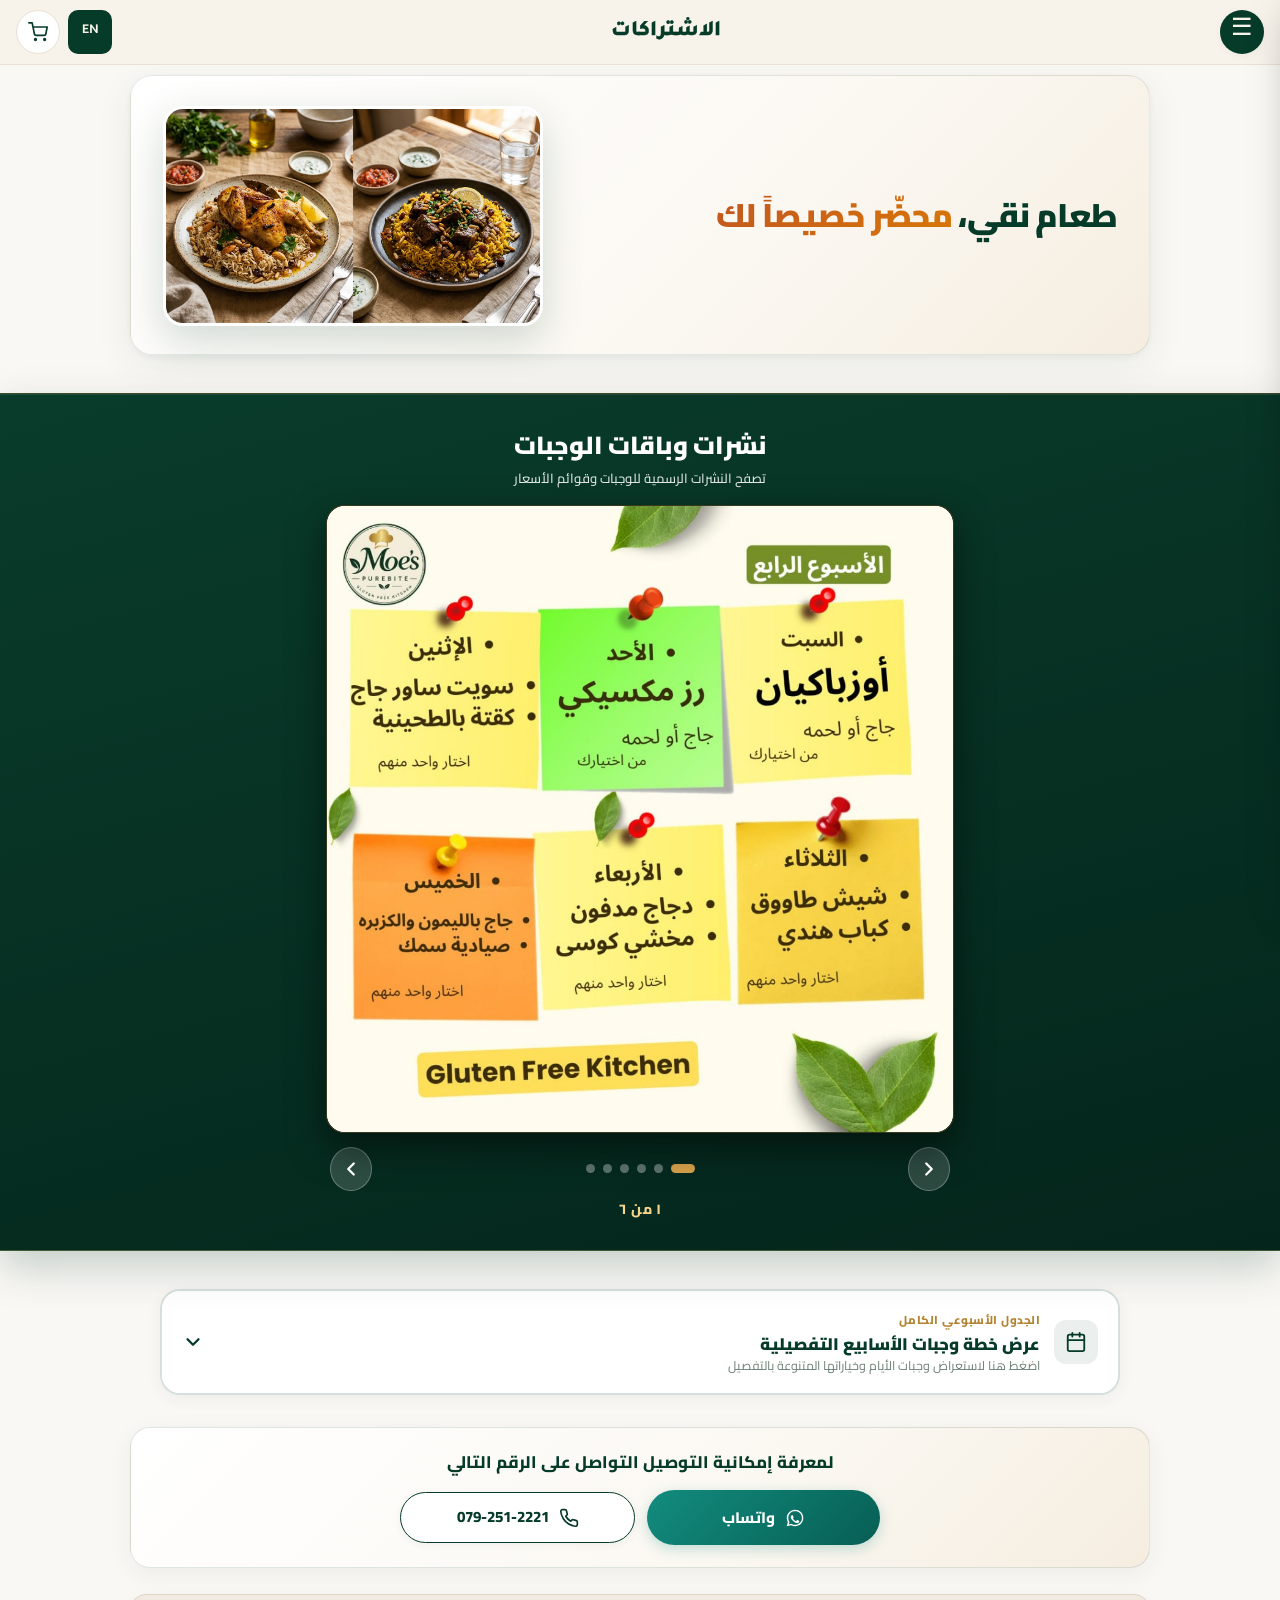
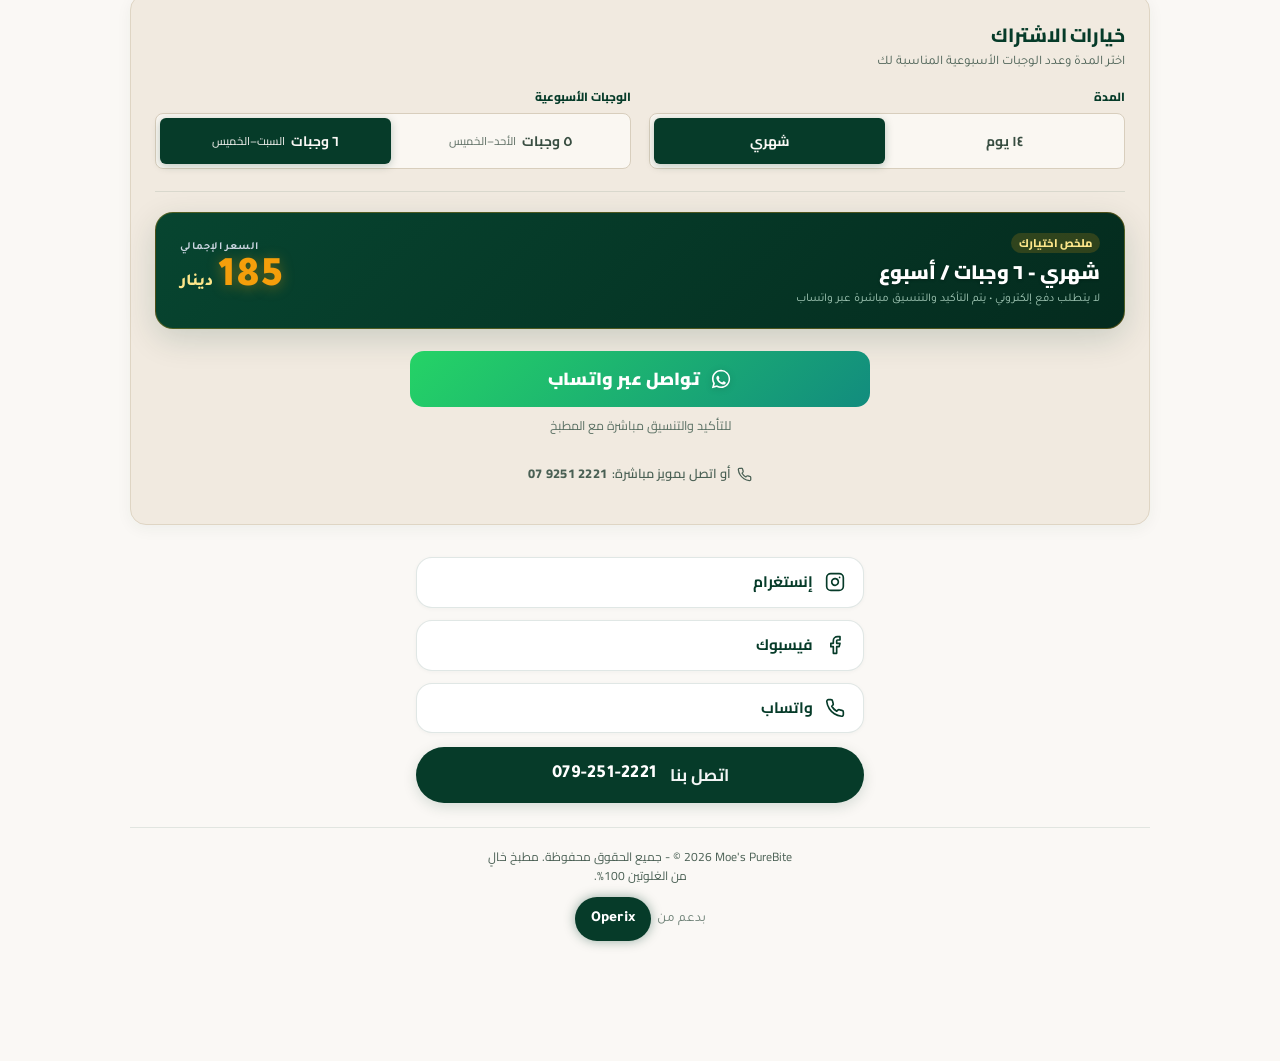
==== commit 10f92100: "fix(subscriptions): replace dot separator with dash in summary and schedule tags" ====
--- a/subscriptions.html
+++ b/subscriptions.html
@@ -280,7 +280,7 @@
           <div class="sub-box-header">
             <div class="sub-box-title-row">
               <h3 class="sub-box-title" data-i18n="schedule_title">خطة وجبات الشهر</h3>
-              <span id="schedule-active-tag" class="sub-box-status-tag" data-i18n="schedule_active_tag">٤ أسابيع · ٢٤ وجبة</span>
+              <span id="schedule-active-tag" class="sub-box-status-tag" data-i18n="schedule_active_tag">٤ أسابيع - ٢٤ وجبة</span>
             </div>
             <p class="sub-box-hint" data-i18n="schedule_hint">اضغط على أي وجبة لمعرفة التفاصيل والمكونات</p>
           </div>
@@ -397,7 +397,7 @@
         <div class="sub-summary-info">
           <span class="sub-summary-badge" data-i18n="summary_badge">ملخص اختيارك</span>
           <div id="summary-selection-text" class="sub-summary-details">
-            شهري · ٦ وجبات / أسبوع
+            شهري - ٦ وجبات / أسبوع
           </div>
           <p class="sub-summary-guarantee" data-i18n="summary_note">
             لا يتطلب دفع إلكتروني • يتم التأكيد والتنسيق مباشرة عبر واتساب
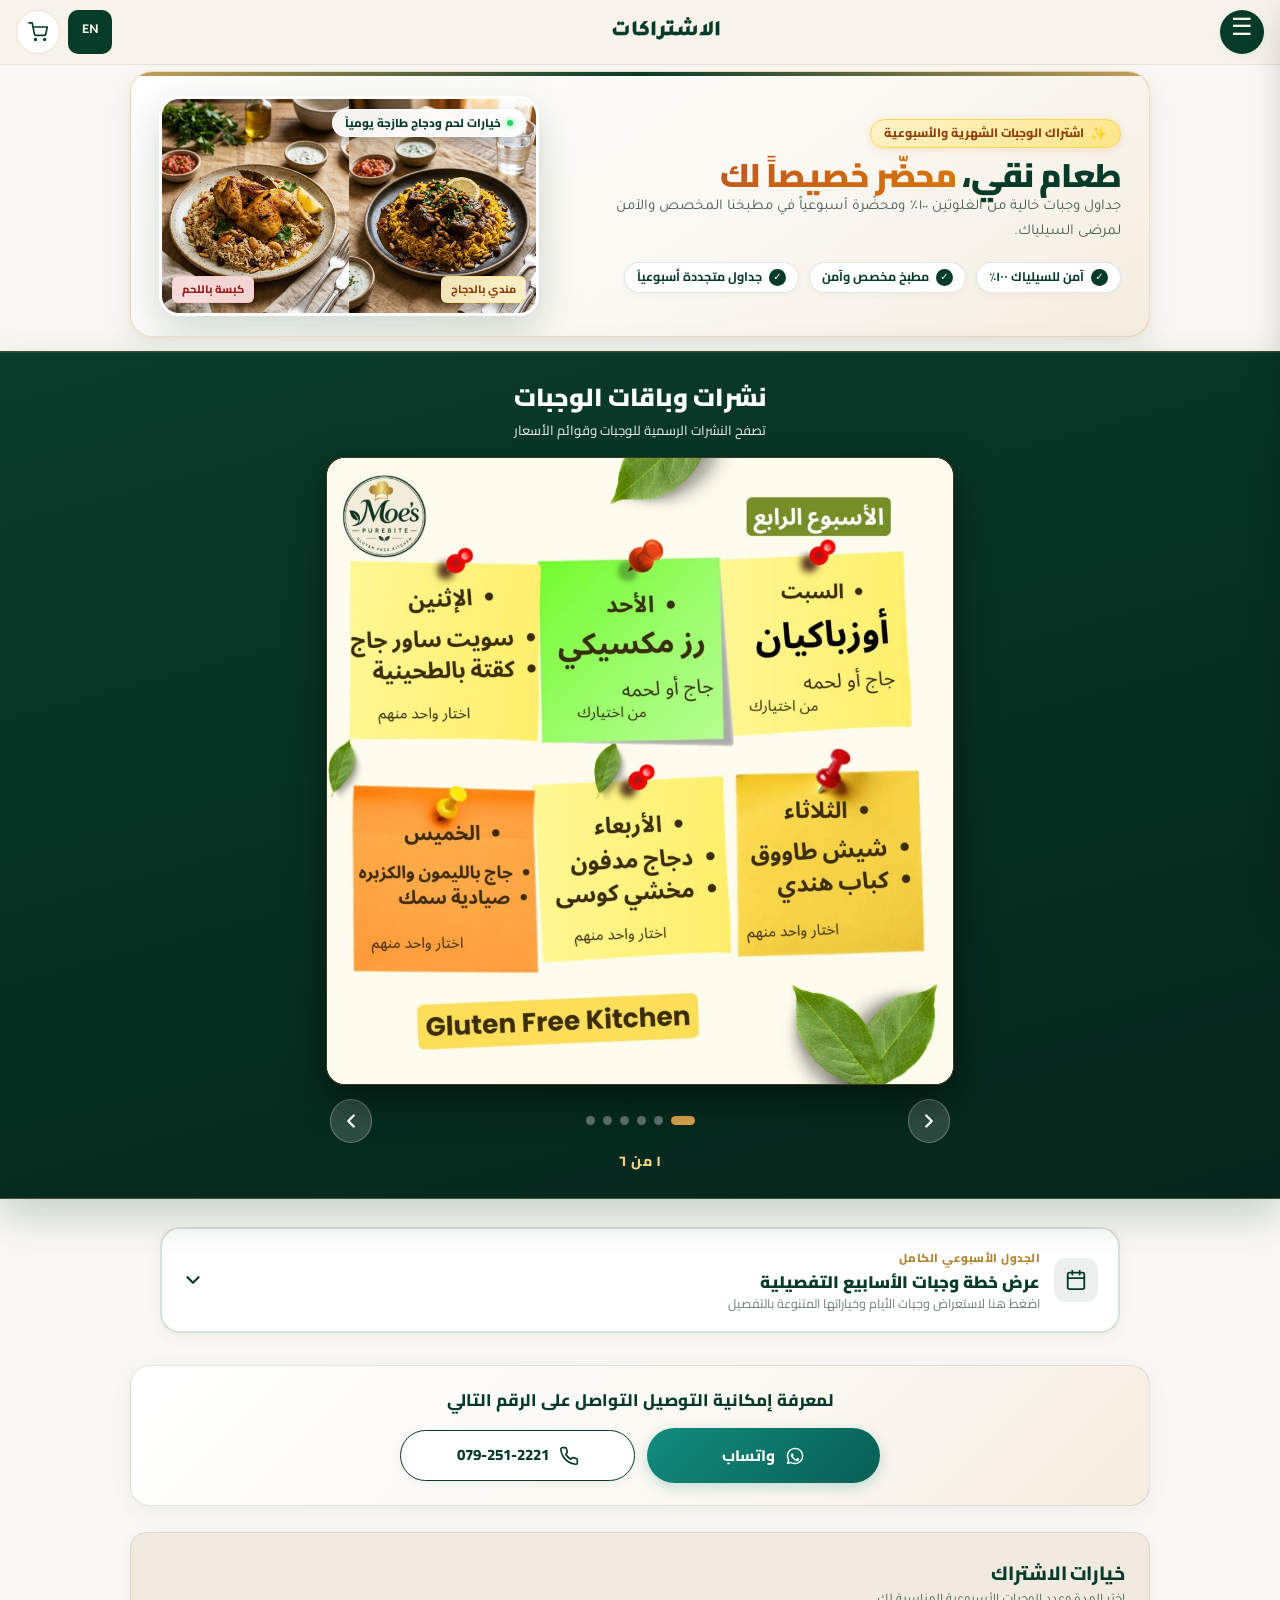
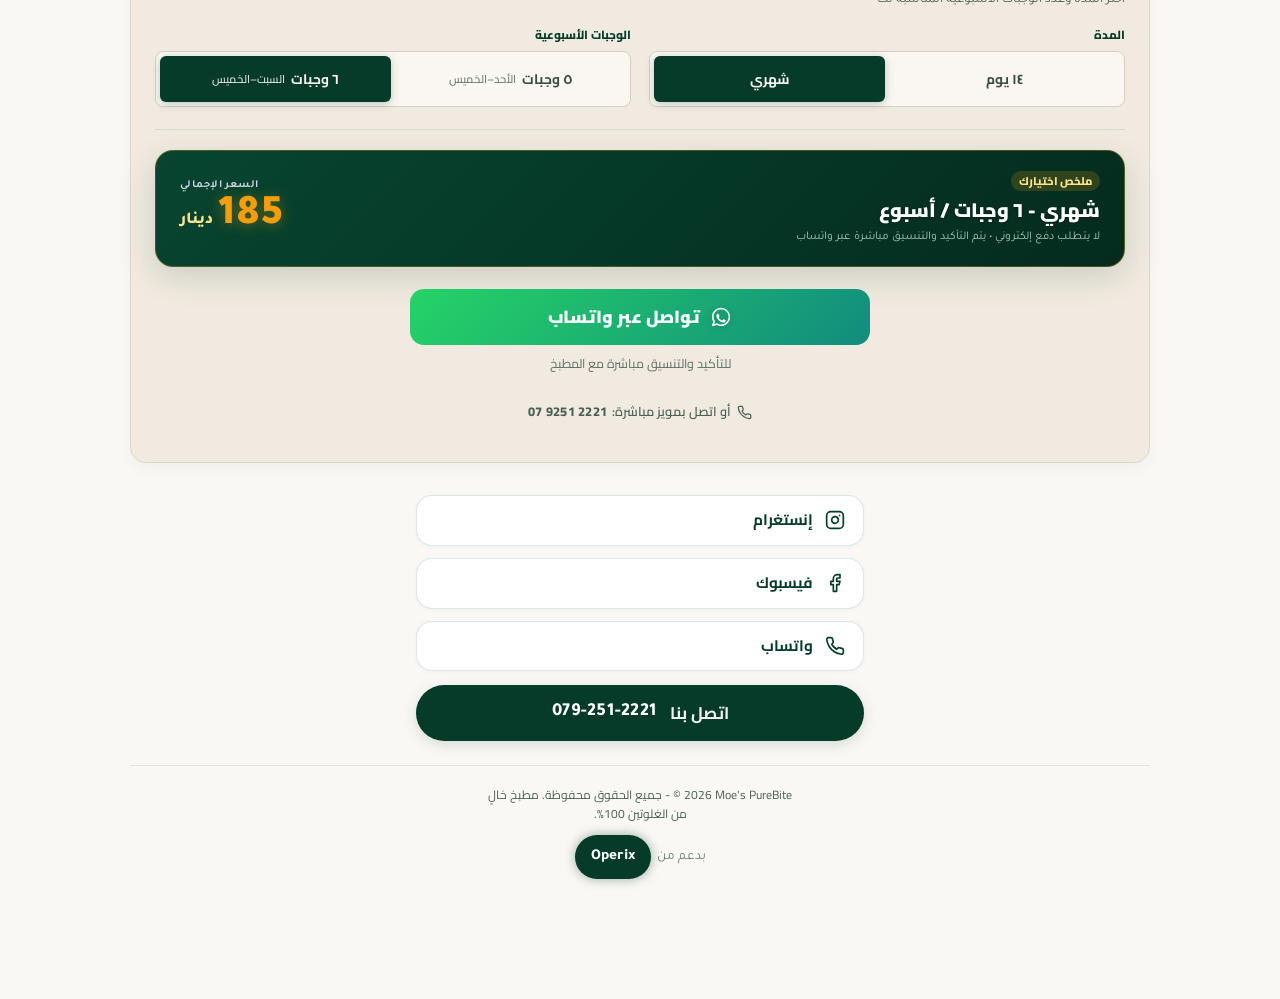
==== commit aff44664: "style(subscriptions): tighten gap below hero image and elevate title and photo frame design" ====
--- a/subscriptions.html
+++ b/subscriptions.html
@@ -116,14 +116,47 @@
     <!-- CHAPTER 1: Hero / Introduction (Warm Gourmet Showcase) -->
     <header class="sub-hero-editorial" aria-label="Subscription Introduction">
       <div class="sub-hero-content">
+        <div class="sub-hero-badge-wrap">
+          <span class="sub-hero-badge">
+            <span class="sub-hero-badge-sparkle">✨</span>
+            <span data-i18n="hero_badge">اشتراك الوجبات الشهرية والأسبوعية</span>
+          </span>
+        </div>
         <h1 class="sub-hero-title">
-          طعام نقي، <span class="sub-hero-title-highlight" data-i18n="hero_title_highlight">محضّر خصيصاً لك</span>
+          منيو الاشتراكات <span class="sub-hero-title-highlight" data-i18n="hero_title_highlight">(خالي من الجلوتين)</span>
         </h1>
+        <p class="sub-hero-subtitle" data-i18n="hero_subtitle">
+          جداول وجبات خالية من الغلوتين ١٠٠٪ ومحضّرة أسبوعياً في مطبخنا المخصص والآمن لمرضى السيلياك.
+        </p>
+        <div class="sub-hero-trust-row">
+          <span class="sub-hero-trust-pill">
+            <span class="trust-icon-circle">✓</span>
+            <span data-i18n="hero_trust_celiac">آمن للسيلياك ١٠٠٪</span>
+          </span>
+          <span class="sub-hero-trust-pill">
+            <span class="trust-icon-circle">✓</span>
+            <span data-i18n="hero_trust_kitchen">مطبخ مخصص وآمن</span>
+          </span>
+          <span class="sub-hero-trust-pill">
+            <span class="trust-icon-circle">✓</span>
+            <span data-i18n="hero_trust_fresh">جداول متجددة أسبوعياً</span>
+          </span>
+        </div>
       </div>
 
       <div class="sub-hero-visual">
         <div class="sub-hero-photo-frame">
+          <div class="sub-hero-photo-badge-top">
+            <span class="photo-badge-pill">
+              <span class="badge-dot"></span>
+              <span data-i18n="hero_badge_dual">خيارات لحم ودجاج طازجة يومياً</span>
+            </span>
+          </div>
           <img src="assets/images/subscription_hero.jpg" alt="Moe's PureBite Authentic Meal" class="sub-hero-food-img" loading="eager" />
+          <div class="sub-hero-photo-dish-tags">
+            <span class="sub-hero-dish-chip type-chicken" data-i18n="hero_chip_chicken">مندي بالدجاج</span>
+            <span class="sub-hero-dish-chip type-meat" data-i18n="hero_chip_meat">كبسة باللحم</span>
+          </div>
         </div>
       </div>
     </header>
--- a/assets/css/subscriptions.css
+++ b/assets/css/subscriptions.css
@@ -630,7 +630,8 @@
 }
 
 .sub-main-top {
-  padding-bottom: 0;
+  padding-bottom: 0 !important;
+  margin-bottom: 0 !important;
 }
 
 .sub-main-lower {
@@ -642,7 +643,8 @@
     padding: 0 14px 60px;
   }
   .sub-main-top {
-    padding-bottom: 0;
+    padding-bottom: 0 !important;
+    margin-bottom: 0 !important;
   }
   .sub-main-lower {
     padding-top: 0;
@@ -658,24 +660,36 @@
   display: flex;
   align-items: center;
   justify-content: space-between;
-  gap: 32px;
-  padding: 30px 32px 28px;
-  margin-top: 10px;
-  margin-bottom: 24px;
-  background: linear-gradient(135deg, #FFFFFF 0%, #FBF8F2 60%, #F5EDE0 100%);
-  border: 1.5px solid rgba(6, 59, 41, 0.10);
+  gap: 28px;
+  padding: 24px 28px 20px;
+  margin-top: 6px;
+  margin-bottom: 10px;
+  background: linear-gradient(145deg, #FFFFFF 0%, #FAF8F2 60%, #F5EDE0 100%);
+  border: 1.5px solid rgba(197, 160, 89, 0.35);
   border-radius: 22px;
-  box-shadow: 0 10px 36px rgba(6, 59, 41, 0.08), 0 2px 6px rgba(6, 59, 41, 0.04);
+  box-shadow: 0 10px 32px rgba(6, 59, 41, 0.08), 0 2px 8px rgba(197, 160, 89, 0.10);
+  position: relative;
+  overflow: hidden;
+}
+
+.sub-hero-editorial::before {
+  content: "";
+  position: absolute;
+  top: 0;
+  left: 0;
+  right: 0;
+  height: 3.5px;
+  background: linear-gradient(90deg, #C5A059 0%, var(--sub-forest) 50%, #C5A059 100%);
 }
 
 @media (max-width: 767px) {
   .sub-hero-editorial {
     flex-direction: column;
     align-items: stretch;
-    gap: 18px;
-    padding: 20px 16px 20px;
-    margin-top: 6px;
-    margin-bottom: 18px;
+    gap: 14px;
+    padding: 16px 14px 14px;
+    margin-top: 4px;
+    margin-bottom: 8px;
     border-radius: 18px;
   }
 }
@@ -3048,8 +3062,8 @@
   background: linear-gradient(165deg, #093C2B 0%, #04251B 100%);
   color: #FAF7F0;
   border-radius: 0;
-  padding: 30px 0 24px;
-  margin: 30px 0;
+  padding: 24px 0 20px;
+  margin: 10px 0 24px;
   box-shadow: 0 16px 40px rgba(6, 59, 41, 0.22), inset 0 1px 0 rgba(255, 255, 255, 0.08);
   border-top: 1.5px solid rgba(216, 162, 74, 0.28);
   border-bottom: 1.5px solid rgba(216, 162, 74, 0.28);
@@ -3063,8 +3077,8 @@
 @media (min-width: 768px) {
   .sub-brochures-section {
     max-width: 100%;
-    margin: 38px 0;
-    padding: 36px 0 30px;
+    margin: 14px 0 28px;
+    padding: 30px 0 26px;
   }
 }
 
@@ -3951,10 +3965,16 @@
     padding: 0 12px 60px;
   }
 
+  .sub-main-top {
+    padding-bottom: 0 !important;
+    margin-bottom: 0 !important;
+  }
+
   /* Chapter 1 Hero */
   .sub-hero-editorial {
-    padding: 20px 12px 24px;
-    gap: 16px;
+    padding: 16px 14px 14px;
+    gap: 14px;
+    margin-bottom: 8px;
   }
 
   .sub-hero-title {
@@ -4014,7 +4034,8 @@
 
   /* Brochures Section */
   .sub-brochures-section {
-    padding: 18px 8px 22px;
+    padding: 16px 8px 18px;
+    margin: 6px 0 16px;
     border-radius: 18px;
   }
 
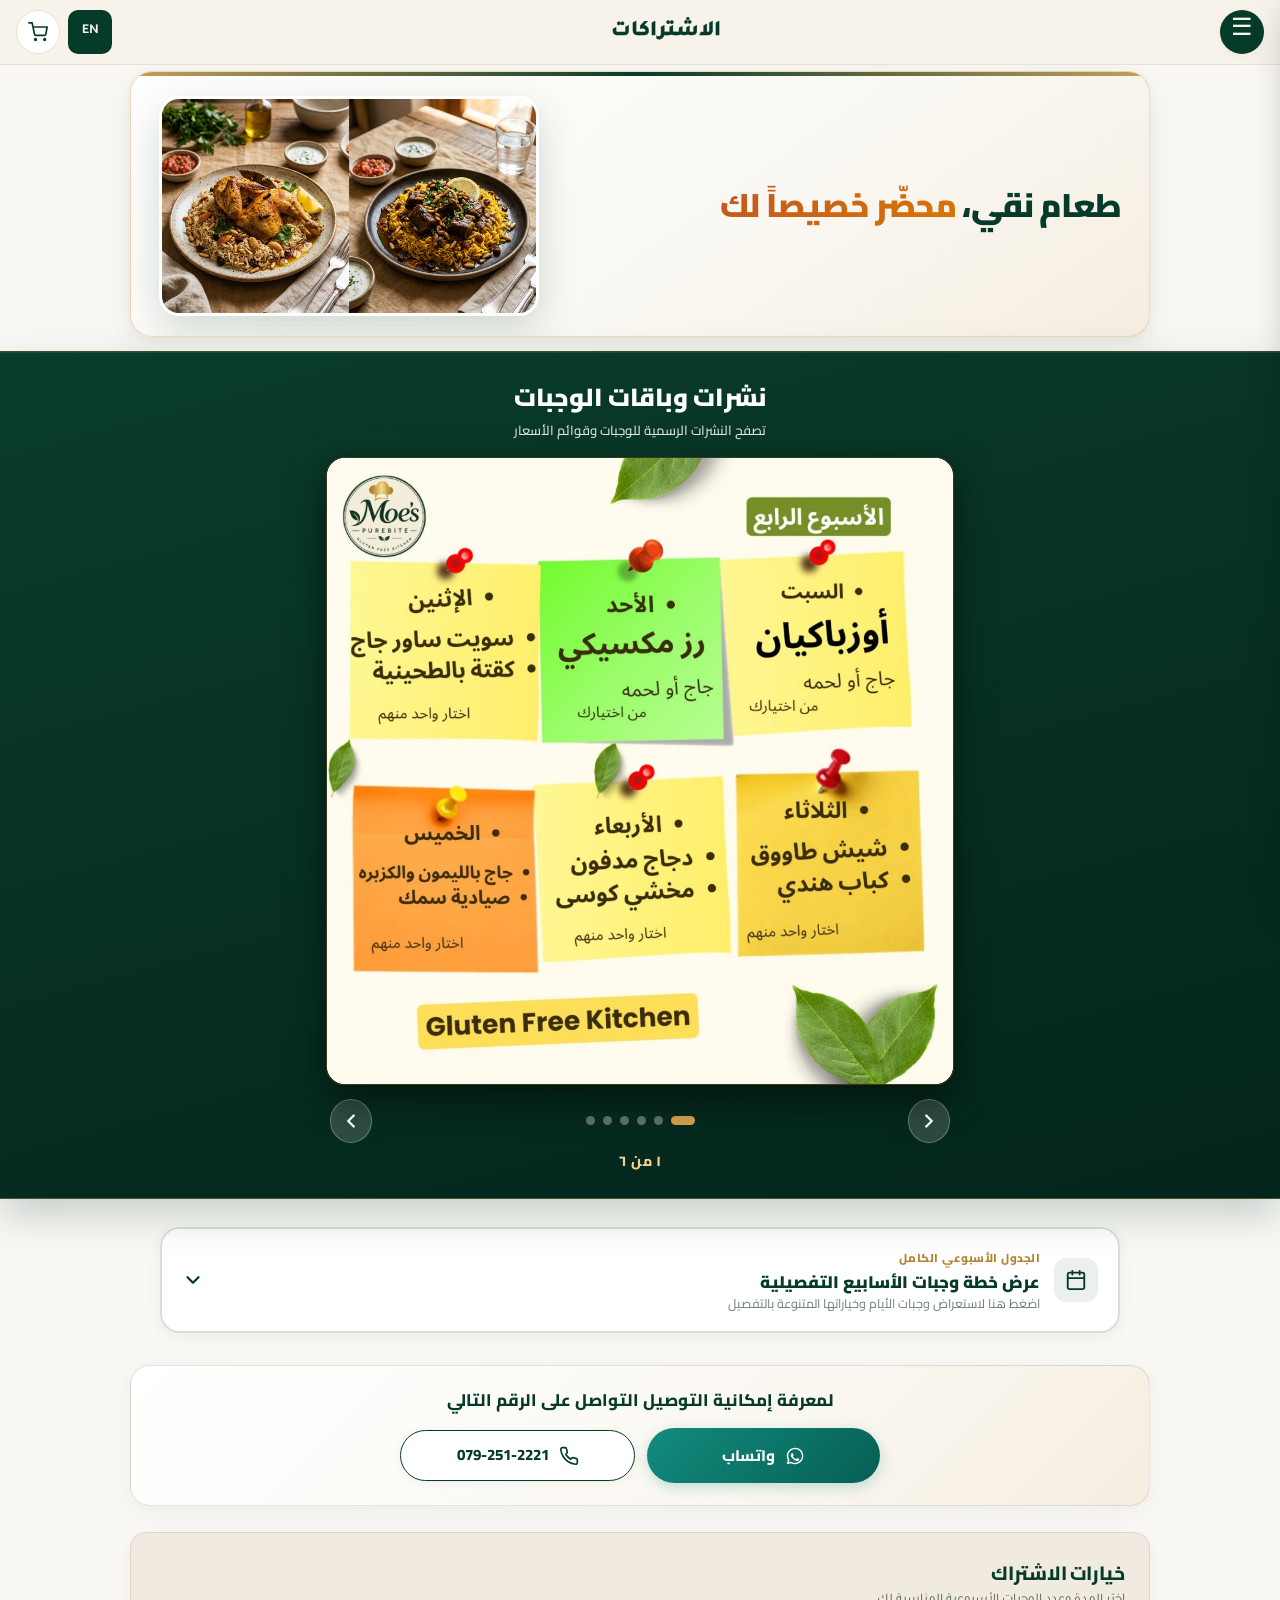
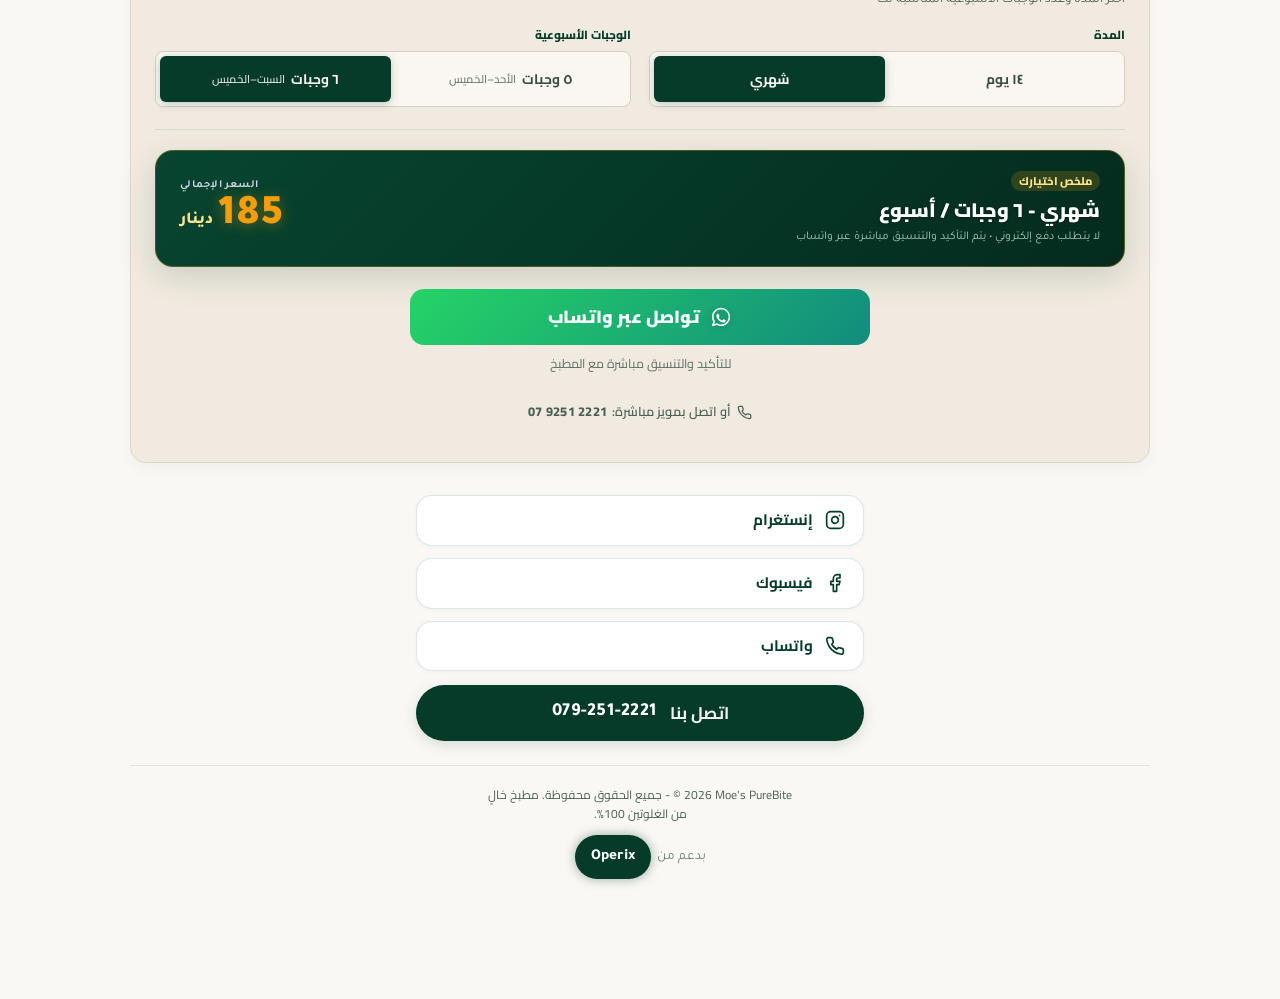
==== commit b701e59a: "refactor(subscriptions): remove extra badges, subtitle, and pills from hero section" ====
--- a/subscriptions.html
+++ b/subscriptions.html
@@ -116,47 +116,14 @@
     <!-- CHAPTER 1: Hero / Introduction (Warm Gourmet Showcase) -->
     <header class="sub-hero-editorial" aria-label="Subscription Introduction">
       <div class="sub-hero-content">
-        <div class="sub-hero-badge-wrap">
-          <span class="sub-hero-badge">
-            <span class="sub-hero-badge-sparkle">✨</span>
-            <span data-i18n="hero_badge">اشتراك الوجبات الشهرية والأسبوعية</span>
-          </span>
-        </div>
         <h1 class="sub-hero-title">
           منيو الاشتراكات <span class="sub-hero-title-highlight" data-i18n="hero_title_highlight">(خالي من الجلوتين)</span>
         </h1>
-        <p class="sub-hero-subtitle" data-i18n="hero_subtitle">
-          جداول وجبات خالية من الغلوتين ١٠٠٪ ومحضّرة أسبوعياً في مطبخنا المخصص والآمن لمرضى السيلياك.
-        </p>
-        <div class="sub-hero-trust-row">
-          <span class="sub-hero-trust-pill">
-            <span class="trust-icon-circle">✓</span>
-            <span data-i18n="hero_trust_celiac">آمن للسيلياك ١٠٠٪</span>
-          </span>
-          <span class="sub-hero-trust-pill">
-            <span class="trust-icon-circle">✓</span>
-            <span data-i18n="hero_trust_kitchen">مطبخ مخصص وآمن</span>
-          </span>
-          <span class="sub-hero-trust-pill">
-            <span class="trust-icon-circle">✓</span>
-            <span data-i18n="hero_trust_fresh">جداول متجددة أسبوعياً</span>
-          </span>
-        </div>
       </div>
 
       <div class="sub-hero-visual">
         <div class="sub-hero-photo-frame">
-          <div class="sub-hero-photo-badge-top">
-            <span class="photo-badge-pill">
-              <span class="badge-dot"></span>
-              <span data-i18n="hero_badge_dual">خيارات لحم ودجاج طازجة يومياً</span>
-            </span>
-          </div>
           <img src="assets/images/subscription_hero.jpg" alt="Moe's PureBite Authentic Meal" class="sub-hero-food-img" loading="eager" />
-          <div class="sub-hero-photo-dish-tags">
-            <span class="sub-hero-dish-chip type-chicken" data-i18n="hero_chip_chicken">مندي بالدجاج</span>
-            <span class="sub-hero-dish-chip type-meat" data-i18n="hero_chip_meat">كبسة باللحم</span>
-          </div>
         </div>
       </div>
     </header>
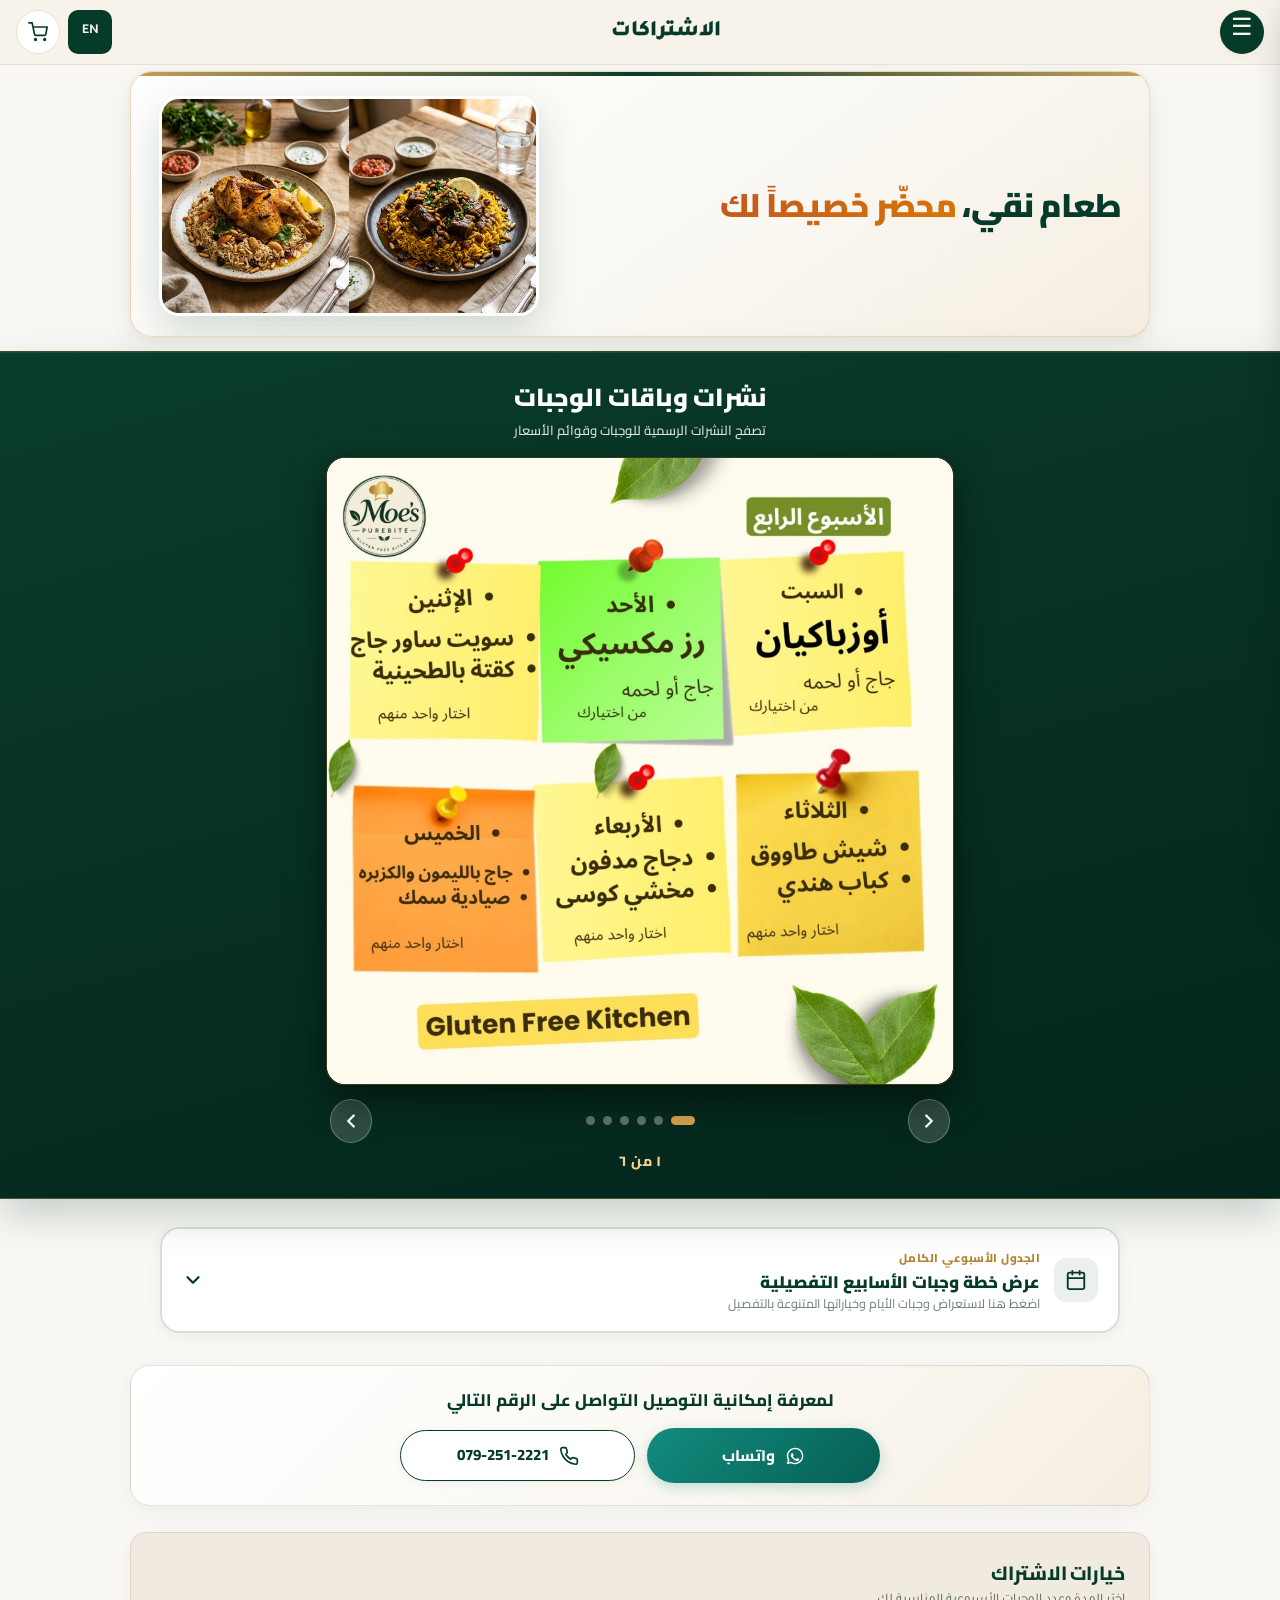
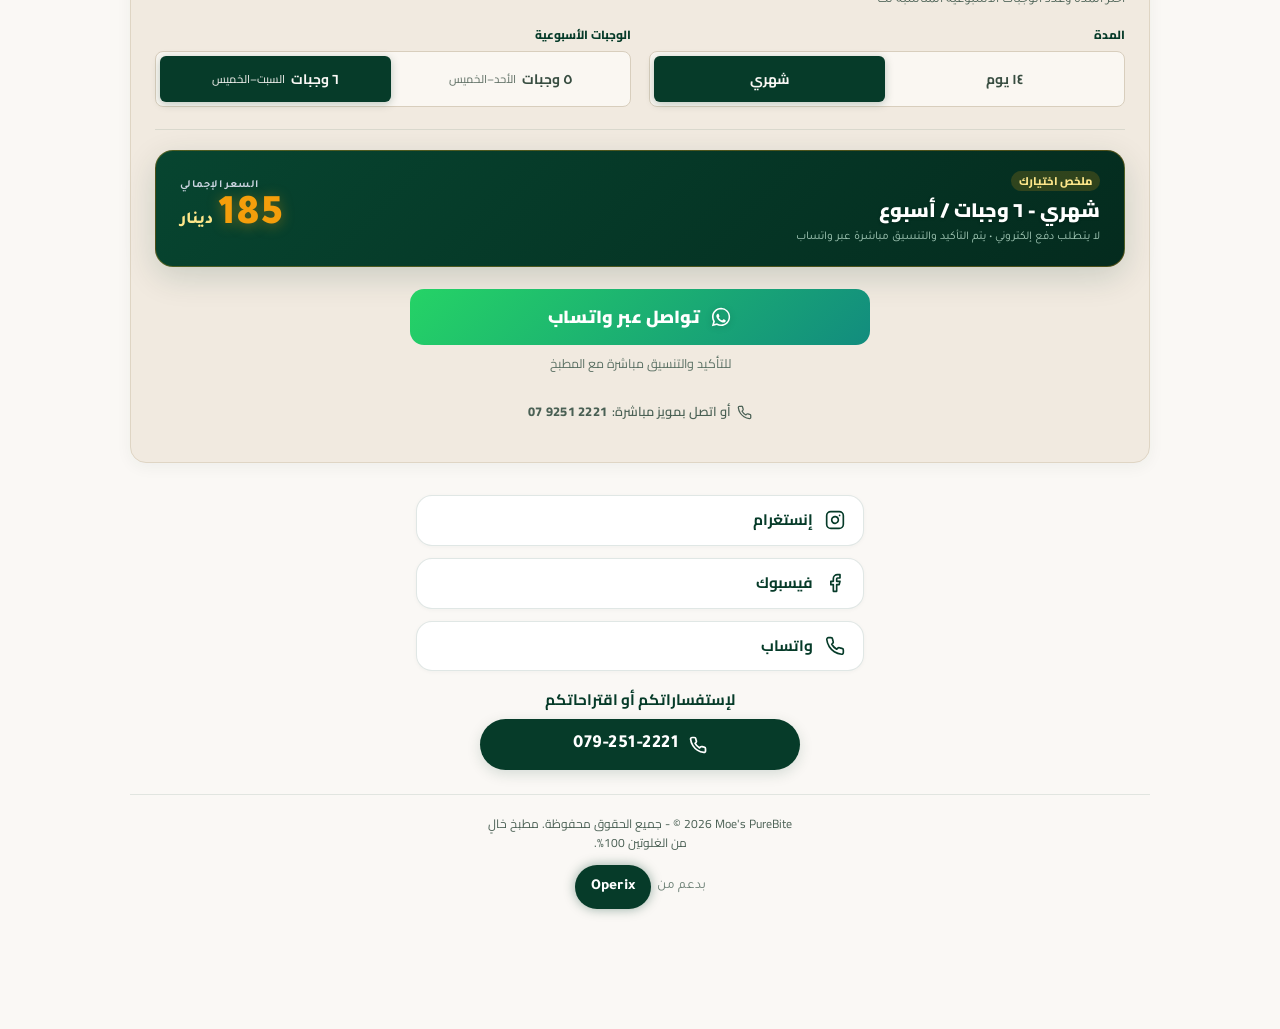
==== commit e4c14034: "feat(footer): update call us to neat inquiries and suggestions title with phone button on menu and s" ====
--- a/subscriptions.html
+++ b/subscriptions.html
@@ -454,10 +454,13 @@
         </a>
       </div>
       
-      <a href="tel:+962792512221" class="contact-phone-block-clean">
-        <span class="contact-phone-label" data-i18n="call_us">اتصل بنا</span>
-        <span class="contact-phone-number" dir="ltr">079-251-2221</span>
-      </a>
+      <div class="contact-inquiry-box">
+        <span class="contact-inquiry-title" data-i18n="inquiries_suggestions">لإستفساراتكم أو اقتراحاتكم</span>
+        <a href="tel:+962792512221" class="contact-phone-block-clean" id="sub-footer-phone-link" aria-label="079-251-2221">
+          <svg viewBox="0 0 24 24" width="18" height="18" fill="none" stroke="currentColor" stroke-width="2.3" stroke-linecap="round" stroke-linejoin="round" aria-hidden="true"><path d="M22 16.92v3a2 2 0 0 1-2.18 2 19.79 19.79 0 0 1-8.63-3.07 19.5 19.5 0 0 1-6-6 19.79 19.79 0 0 1-3.07-8.67A2 2 0 0 1 4.11 2h3a2 2 0 0 1 2 1.72 12.84 12.84 0 0 0 .7 2.81 2 2 0 0 1-.45 2.11L8.09 9.91a16 16 0 0 0 6 6l1.27-1.27a2 2 0 0 1 2.11-.45 12.84 12.84 0 0 0 2.81.7A2 2 0 0 1 22 16.92z"/></svg>
+          <span class="contact-phone-number" id="sub-footer-phone-num" dir="ltr">079-251-2221</span>
+        </a>
+      </div>
     </section>
 
     <!-- 8. Minimal Footer (Matching Main Website Storefront) -->
--- a/assets/css/main.css
+++ b/assets/css/main.css
@@ -397,26 +397,59 @@
 /* ==========================================================================
    Footer Contact Block Styles
    ========================================================================== */
-.contact-phone-block-clean {
+.contact-inquiry-box {
   display: flex;
+  flex-direction: column;
   align-items: center;
   justify-content: center;
-  gap: 12px;
+  gap: 8px;
+  width: 100%;
+  margin-top: 6px;
+}
+
+.contact-inquiry-title {
+  color: var(--c-forest);
+  font-size: 0.95rem;
+  font-weight: 700;
+  text-align: center;
+  margin: 0;
+  line-height: 1.4;
+  letter-spacing: -0.1px;
+}
+
+[dir="rtl"] .contact-inquiry-title {
+  font-family: 'Cairo', var(--font-arabic), sans-serif;
+  letter-spacing: normal;
+}
+
+.contact-phone-block-clean {
+  display: inline-flex;
+  align-items: center;
+  justify-content: center;
+  gap: 10px;
   background-color: var(--c-forest);
-  padding: 14px 28px;
+  padding: 12px 28px;
   border-radius: 50px;
   box-shadow: 0 4px 14px rgba(6, 59, 41, 0.15);
-  margin-top: 10px;
+  margin-top: 0;
   text-decoration: none;
   color: #fff;
   transition: transform 0.2s, box-shadow 0.2s, background-color 0.2s;
   cursor: pointer;
+  max-width: 320px;
+  width: 100%;
+  box-sizing: border-box;
 }
 
 .contact-phone-block-clean:hover {
   transform: translateY(-2px);
   box-shadow: 0 6px 18px rgba(6, 59, 41, 0.25);
   background-color: #0a4f38;
+}
+
+.contact-phone-block-clean svg {
+  color: #fff;
+  flex-shrink: 0;
 }
 
 .contact-phone-label {
@@ -432,3 +465,4 @@
   letter-spacing: 0.5px;
   direction: ltr;
 }
+
--- a/assets/css/subscriptions.css
+++ b/assets/css/subscriptions.css
@@ -2870,21 +2870,45 @@
   height: 20px;
 }
 
-.contact-phone-block-clean {
+.contact-inquiry-box {
   display: flex !important;
+  flex-direction: column !important;
   align-items: center !important;
   justify-content: center !important;
-  gap: 12px !important;
+  gap: 8px !important;
+  width: 100% !important;
+  margin-top: 6px !important;
+}
+
+.contact-inquiry-title {
+  color: var(--sub-forest) !important;
+  font-size: 0.95rem !important;
+  font-weight: 700 !important;
+  text-align: center !important;
+  margin: 0 !important;
+  line-height: 1.4 !important;
+}
+
+[dir="rtl"] .contact-inquiry-title {
+  font-family: 'Cairo', var(--font-arabic), sans-serif !important;
+}
+
+.contact-phone-block-clean {
+  display: inline-flex !important;
+  align-items: center !important;
+  justify-content: center !important;
+  gap: 10px !important;
   background-color: var(--sub-forest) !important;
-  padding: 14px 28px !important;
+  padding: 12px 28px !important;
   border-radius: 50px !important;
   box-shadow: 0 4px 14px rgba(6, 59, 41, 0.15) !important;
-  margin-top: 2px !important;
+  margin-top: 0 !important;
   text-decoration: none !important;
   color: #FFFFFF !important;
   transition: transform 0.2s, box-shadow 0.2s, background-color 0.2s !important;
   cursor: pointer !important;
   width: 100% !important;
+  max-width: 320px !important;
   box-sizing: border-box !important;
   border: none !important;
 }
@@ -2893,6 +2917,11 @@
   transform: translateY(-2px) !important;
   box-shadow: 0 6px 18px rgba(6, 59, 41, 0.25) !important;
   background-color: #042419 !important;
+}
+
+.contact-phone-block-clean svg {
+  color: #FFFFFF !important;
+  flex-shrink: 0 !important;
 }
 
 .contact-phone-label {
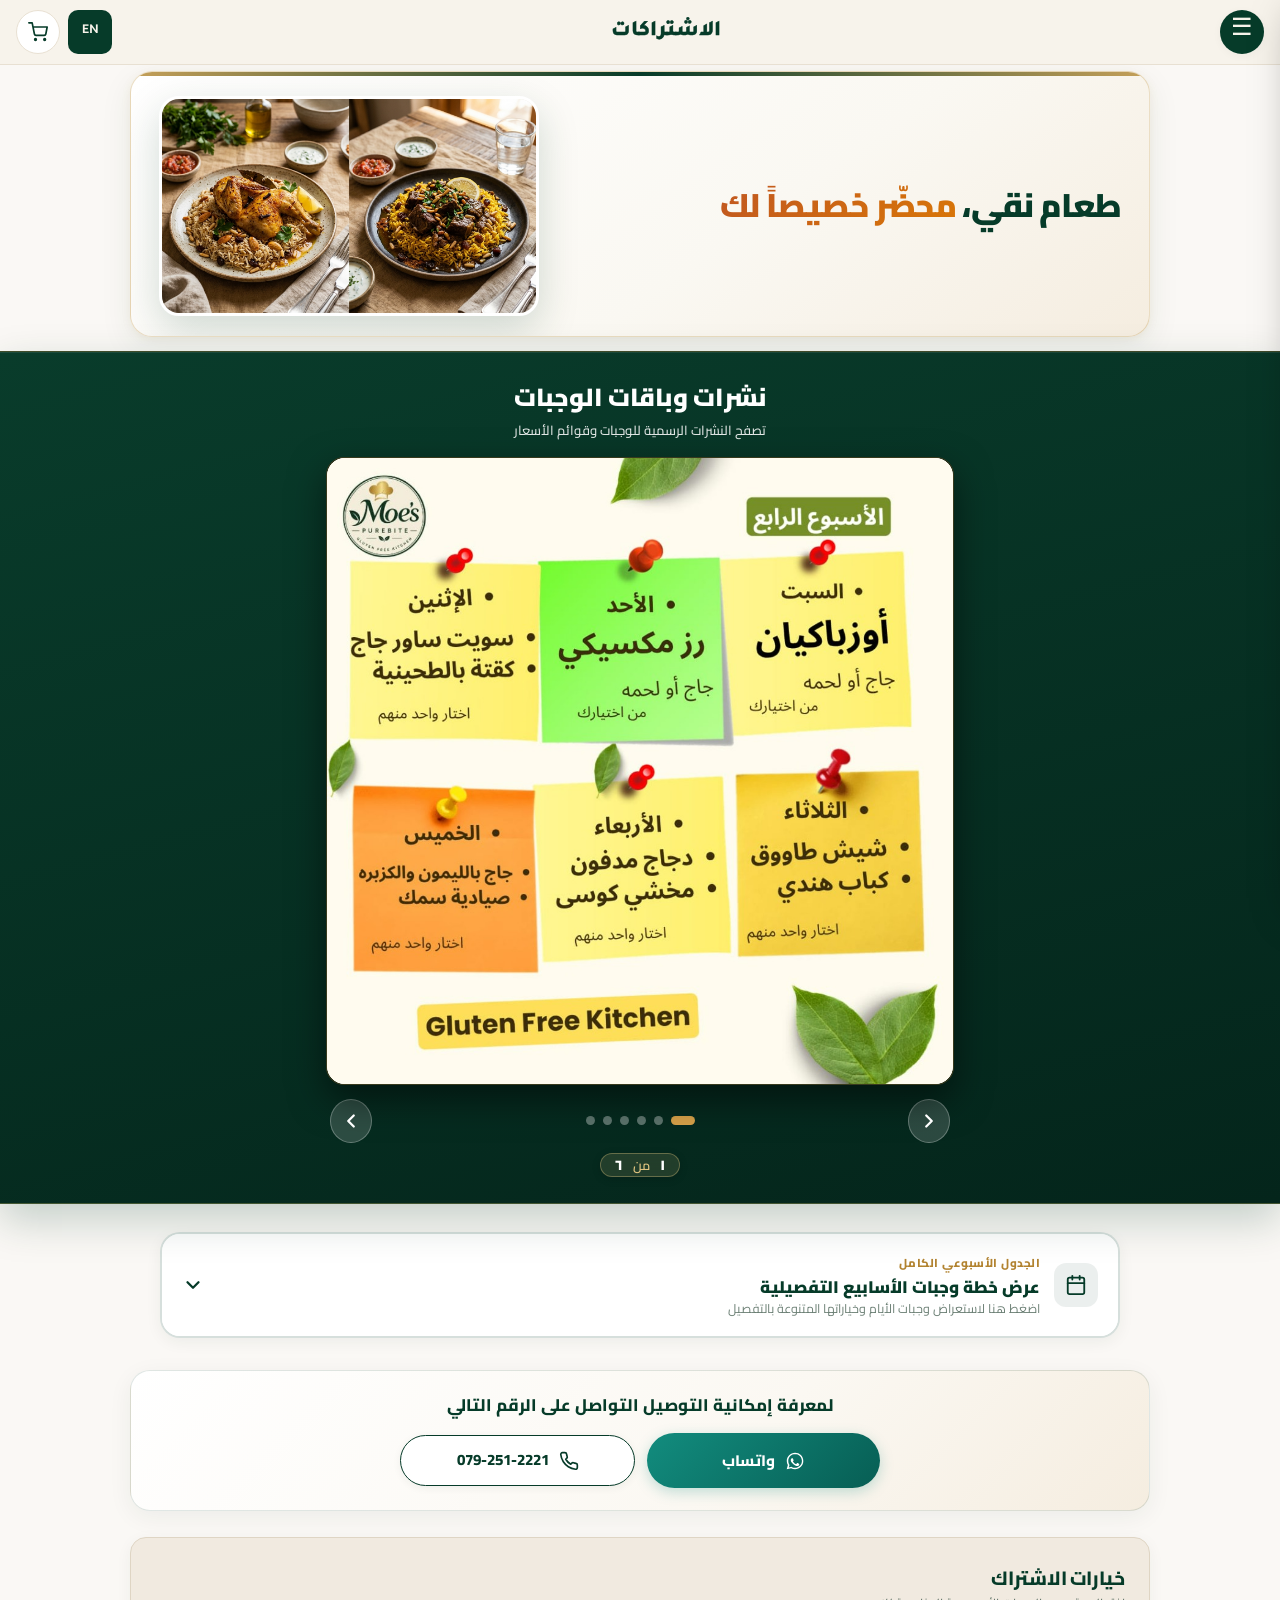
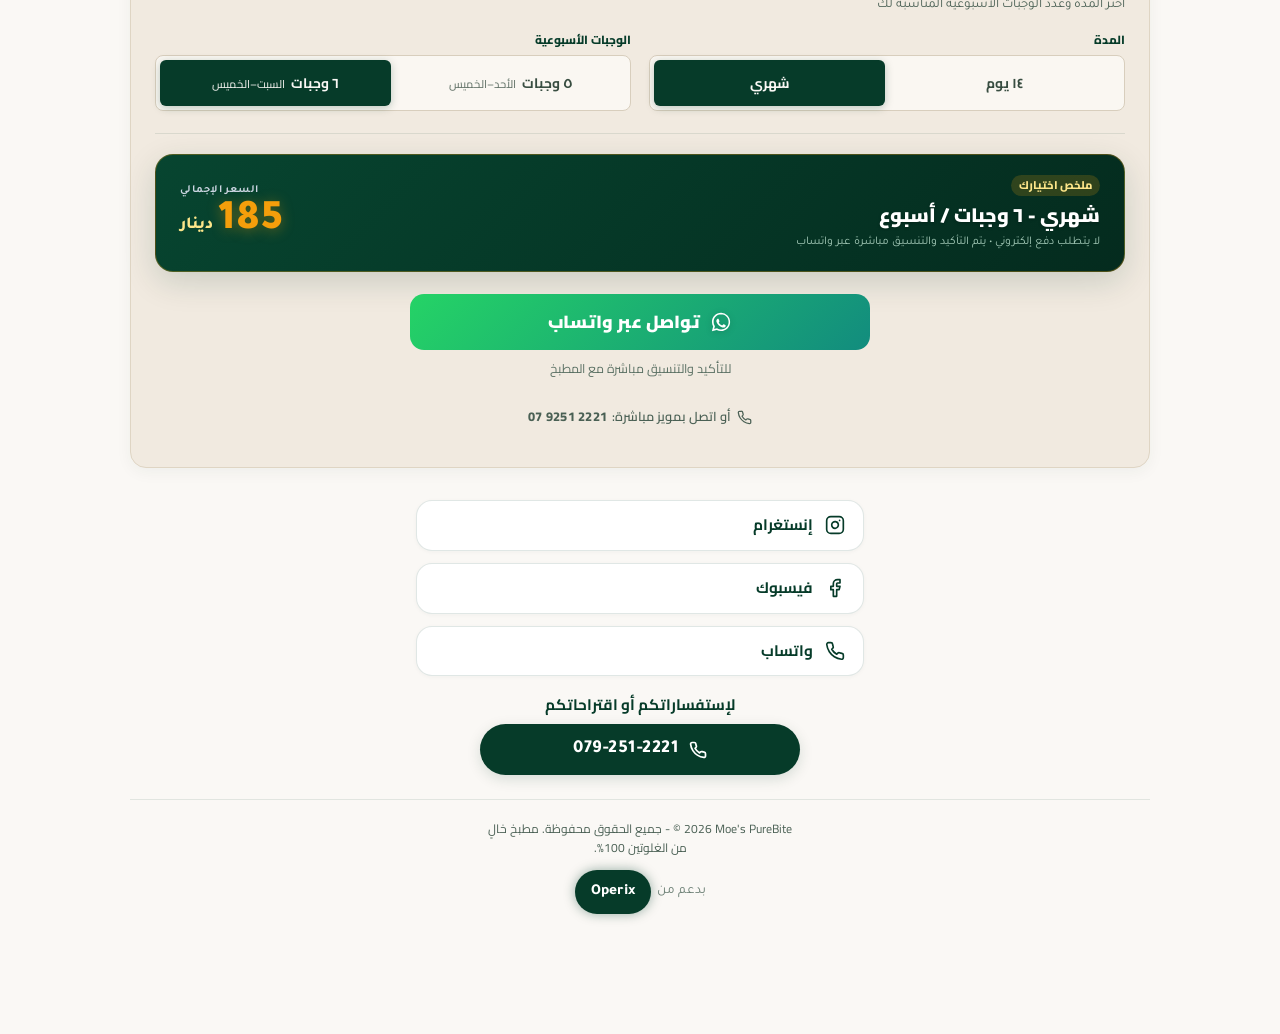
==== commit e72d1090: "fix(slider): resolve BiDi inverted counter text and upgrade to luxury badge" ====
--- a/subscriptions.html
+++ b/subscriptions.html
@@ -230,7 +230,13 @@
           </button>
         </div>
 
-        <div class="slider-counter" id="slider-counter" dir="rtl">١ من ٦</div>
+        <div class="slider-counter" id="slider-counter">
+          <div class="slider-counter-badge" id="slider-counter-badge" dir="rtl">
+            <span class="counter-num">١</span>
+            <span class="counter-sep">من</span>
+            <span class="counter-total">٦</span>
+          </div>
+        </div>
 
       </div>
     </section>
--- a/assets/css/subscriptions.css
+++ b/assets/css/subscriptions.css
@@ -3292,16 +3292,51 @@
 }
 
 .slider-counter {
-  text-align: center;
-  font-size: 0.88rem;
-  font-weight: 800;
-  color: #F5D38A;
-  margin-top: 8px;
-  letter-spacing: 0.5px;
-}
-
-[dir="rtl"] .slider-counter {
-  font-family: 'Cairo', var(--font-arabic), sans-serif;
+  display: flex !important;
+  align-items: center !important;
+  justify-content: center !important;
+  margin-top: 10px !important;
+  width: 100% !important;
+}
+
+.slider-counter-badge {
+  display: inline-flex !important;
+  align-items: center !important;
+  justify-content: center !important;
+  gap: 8px !important;
+  background: rgba(245, 211, 138, 0.12) !important;
+  border: 1px solid rgba(245, 211, 138, 0.32) !important;
+  padding: 4px 14px !important;
+  border-radius: 20px !important;
+  font-size: 0.82rem !important;
+  font-weight: 800 !important;
+  color: #F5D38A !important;
+  box-shadow: 0 2px 8px rgba(0, 0, 0, 0.16) !important;
+  letter-spacing: 0.5px !important;
+  line-height: 1 !important;
+  backdrop-filter: blur(6px) !important;
+  -webkit-backdrop-filter: blur(6px) !important;
+  user-select: none !important;
+}
+
+.slider-counter-badge .counter-num,
+.slider-counter-badge .counter-total {
+  color: #FFFFFF !important;
+  font-weight: 900 !important;
+  font-size: 0.88rem !important;
+}
+
+.slider-counter-badge .counter-sep {
+  color: #F5D38A !important;
+  font-weight: 600 !important;
+  opacity: 0.9 !important;
+  font-size: 0.8rem !important;
+  margin: 0 2px !important;
+}
+
+[dir="rtl"] .slider-counter-badge {
+  font-family: 'Cairo', var(--font-arabic), sans-serif !important;
+  letter-spacing: normal !important;
 }
 
 /* ==========================================================================
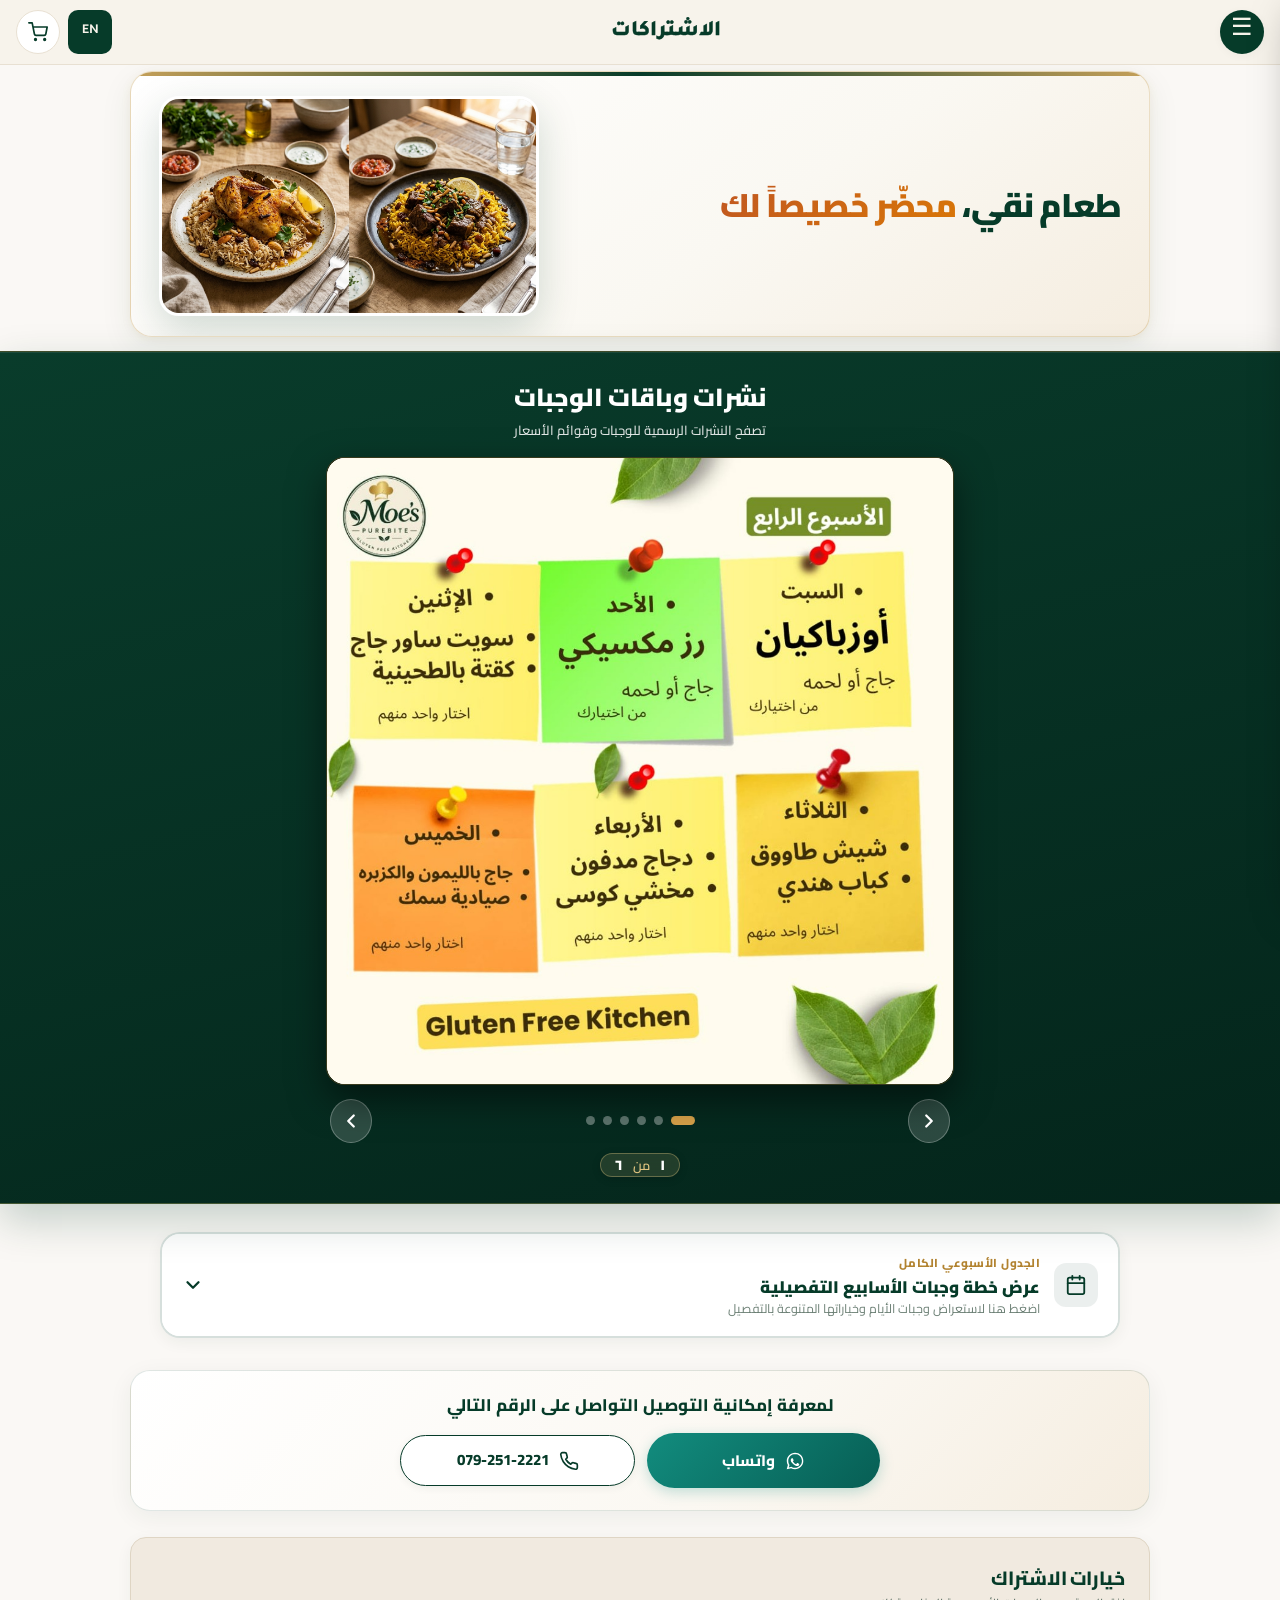
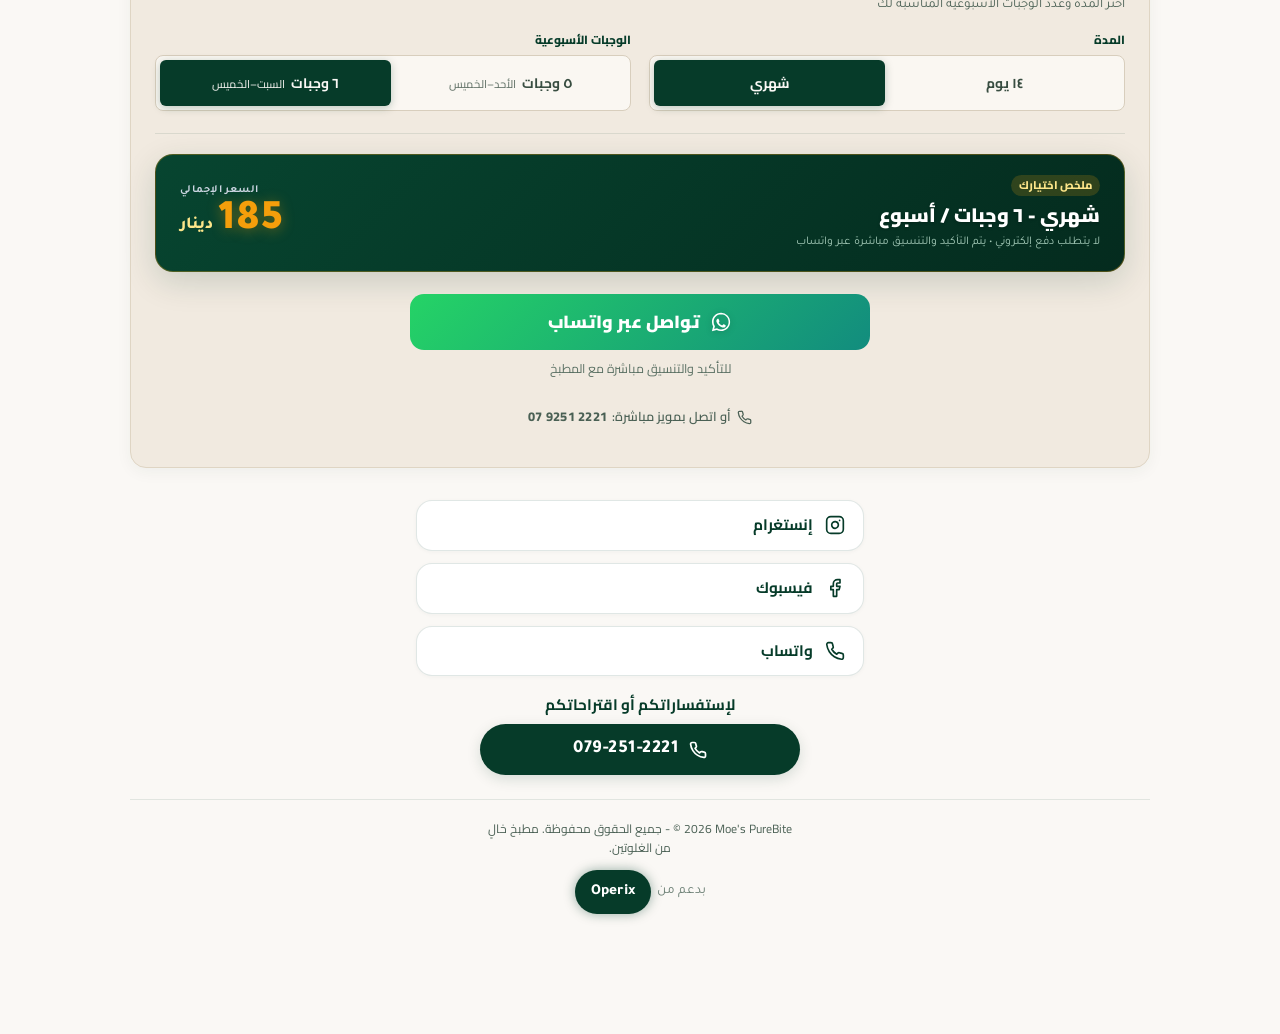
==== commit 4008259d: "fix(footer): remove 100% text from footer rights across all pages" ====
--- a/subscriptions.html
+++ b/subscriptions.html
@@ -471,7 +471,7 @@
 
     <!-- 8. Minimal Footer (Matching Main Website Storefront) -->
     <footer class="about-minimal-footer" role="contentinfo">
-      <p><span dir="ltr">© 2026 Moe's PureBite</span> - <span data-i18n="footer_rights">جميع الحقوق محفوظة. مطبخ خالٍ من الغلوتين 100%.</span></p>
+      <p><span dir="ltr">© 2026 Moe's PureBite</span> - <span data-i18n="footer_rights">جميع الحقوق محفوظة. مطبخ خالٍ من الغلوتين.</span></p>
       <div style="margin-top: 12px; font-size: 0.85rem; color: var(--sub-text-muted); display: flex; align-items: center; justify-content: center; gap: 6px;">
         <span data-i18n="powered_by">بدعم من</span>
         <a href="https://www.operixsys.online/" target="_blank" class="btn-operix" rel="noopener noreferrer">Operix</a>
@@ -494,7 +494,7 @@
   <script src="https://cdn.jsdelivr.net/npm/@supabase/supabase-js@2/dist/umd/supabase.min.js"></script>
   <script src="assets/js/supabaseClient.js"></script>
   <script src="assets/js/store.js"></script>
-  <script src="assets/js/subscriptions.js"></script>
+  <script src="assets/js/subscriptions.js?v=1.1"></script>
 
   <!-- Flyer Lightbox Modal -->
   <div id="sub-flyer-lightbox" class="sub-flyer-lightbox" aria-hidden="true" onclick="SubscriptionApp.closeFlyerLightbox()">
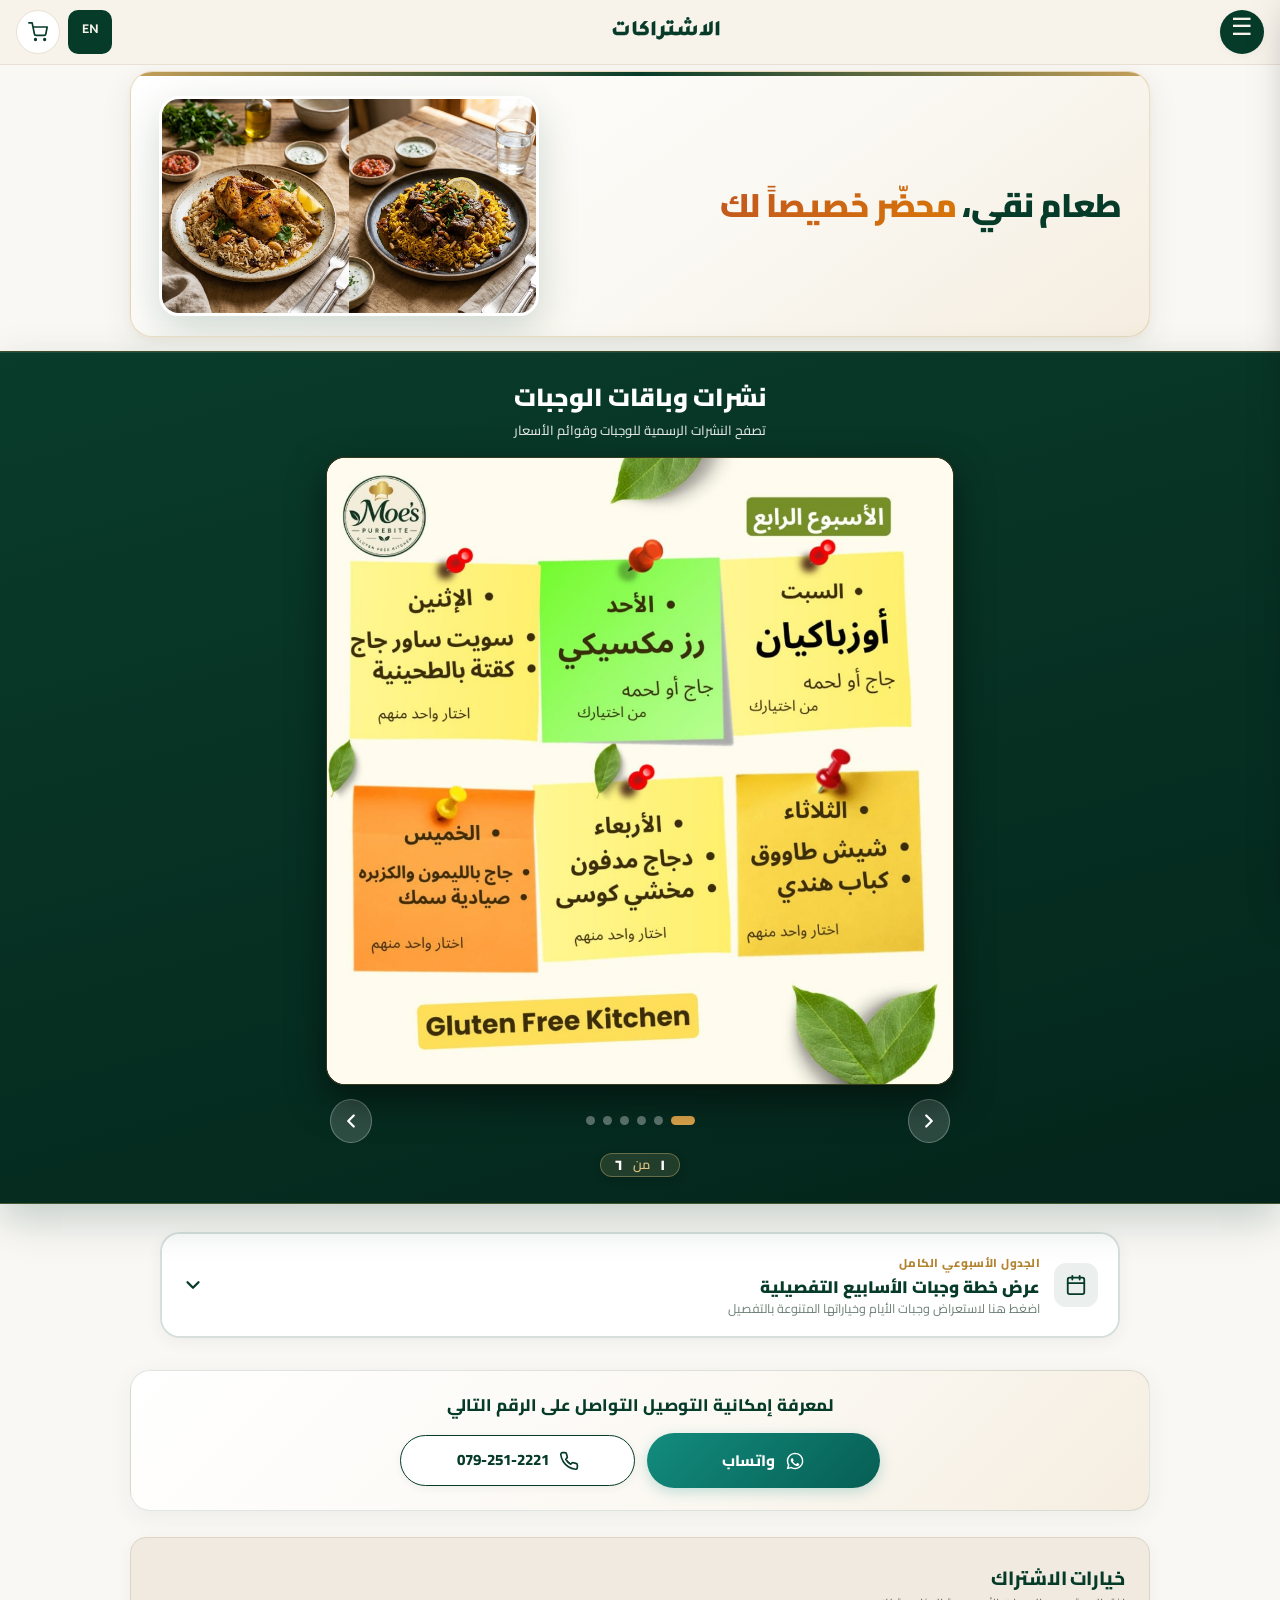
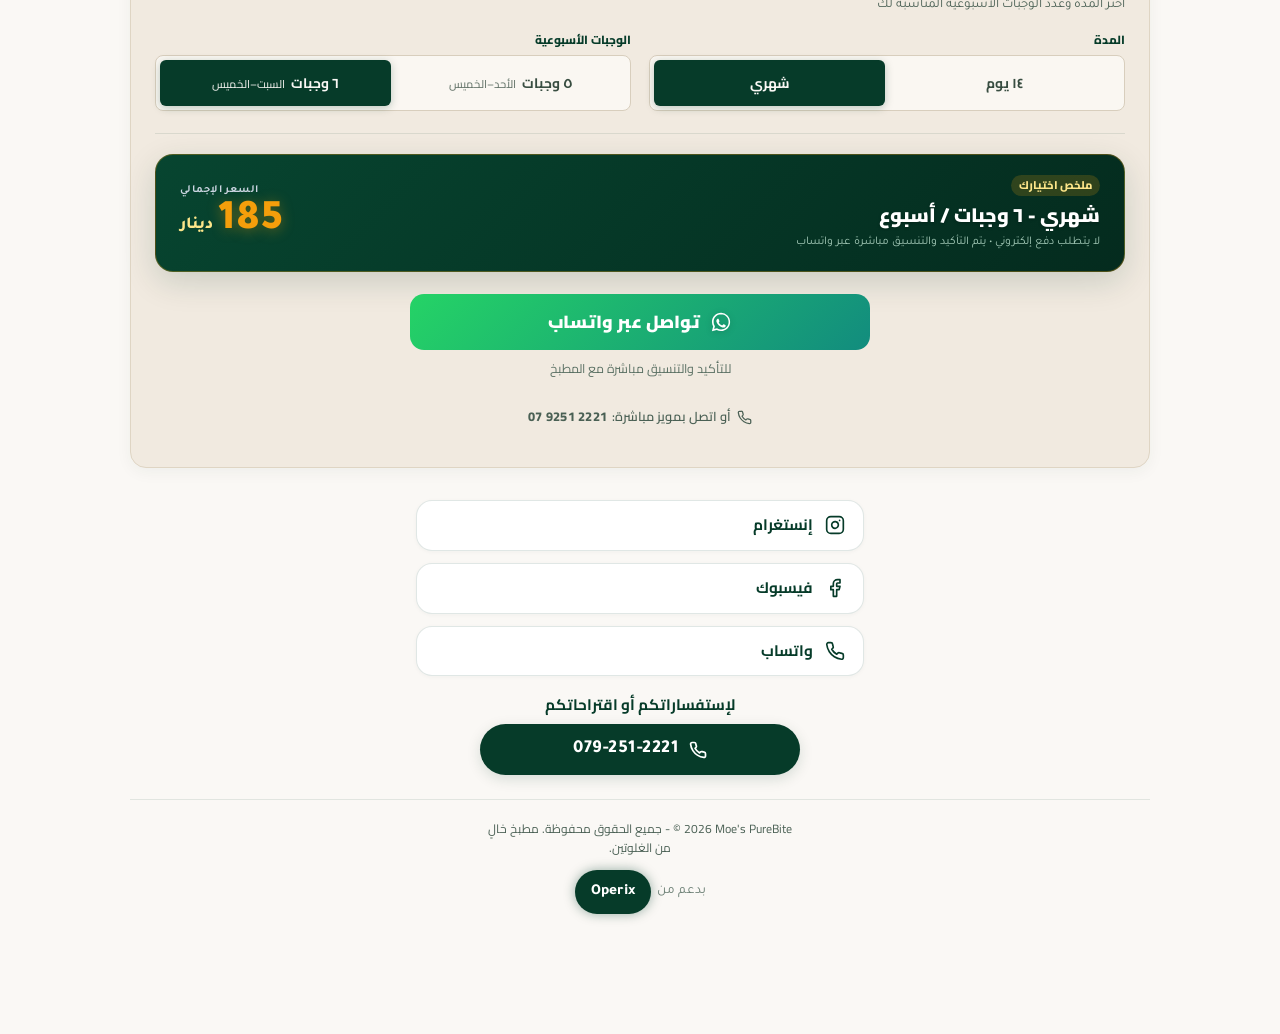
==== commit e72df56d: "feat(ux): add smooth initial loading spinners for Subscriptions and Menu pages to guarantee zero sta" ====
--- a/subscriptions.html
+++ b/subscriptions.html
@@ -64,6 +64,12 @@
       </a>
     </div>
   </header>
+
+  <!-- Initial Loading Screen for Subscriptions (Guarantees zero stale flash) -->
+  <div class="sub-initial-loader" id="sub-initial-loader" aria-live="polite">
+    <div class="sub-initial-spinner"></div>
+    <p class="sub-loader-text" id="sub-loader-text" data-i18n="loading_subscriptions">جاري تحميل أحدث جداول وباقات الاشتراكات...</p>
+  </div>
 
   <!-- Sliding Sidebar Drawer (Deep Forest Green) -->
   <nav class="sidebar-drawer" id="sidebar-drawer" aria-label="Main sidebar navigation">
--- a/assets/css/subscriptions.css
+++ b/assets/css/subscriptions.css
@@ -4284,3 +4284,54 @@
     font-size: 0.60rem;
   }
 }
+
+/* ==========================================================================
+   Subscriptions Initial Loading Overlay (Matches Home Loading Experience)
+   ========================================================================== */
+.sub-initial-loader {
+  position: fixed;
+  inset: 0;
+  background: var(--sub-bg, #FAF6F0);
+  z-index: 998;
+  display: flex;
+  flex-direction: column;
+  align-items: center;
+  justify-content: center;
+  gap: 16px;
+  padding: 20px;
+  opacity: 1;
+  visibility: visible;
+  transition: opacity 0.3s ease, visibility 0.3s ease;
+}
+
+.sub-initial-loader.hidden {
+  opacity: 0;
+  visibility: hidden;
+  pointer-events: none;
+}
+
+.sub-initial-spinner {
+  width: 44px;
+  height: 44px;
+  border: 3.5px solid rgba(6, 59, 41, 0.12);
+  border-top-color: var(--sub-amber, #E08A26);
+  border-right-color: var(--sub-forest, #063B29);
+  border-radius: 50%;
+  animation: subSpinLoader 0.75s linear infinite;
+}
+
+@keyframes subSpinLoader {
+  to {
+    transform: rotate(360deg);
+  }
+}
+
+.sub-loader-text {
+  font-family: 'Cairo', 'Tajawal', sans-serif;
+  font-size: 0.95rem;
+  font-weight: 700;
+  color: var(--sub-forest, #063B29);
+  margin: 0;
+  text-align: center;
+}
+
